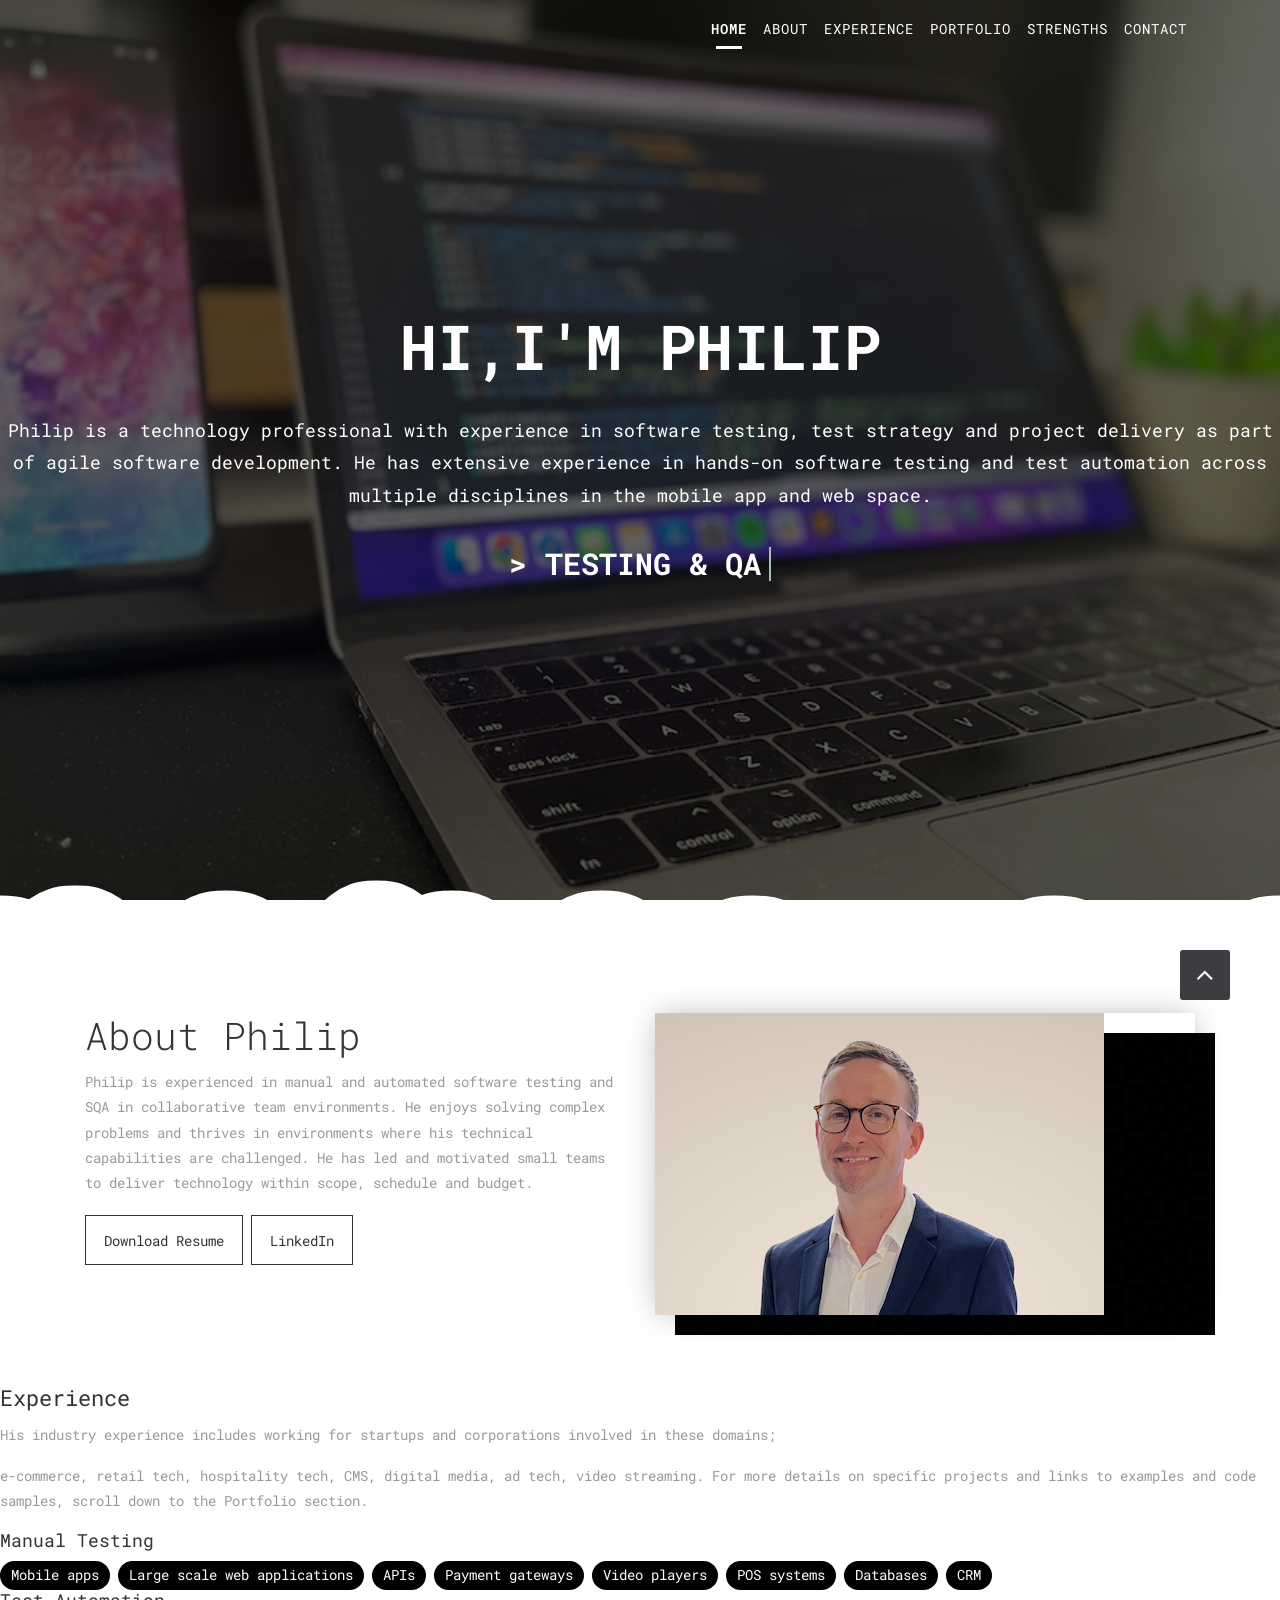
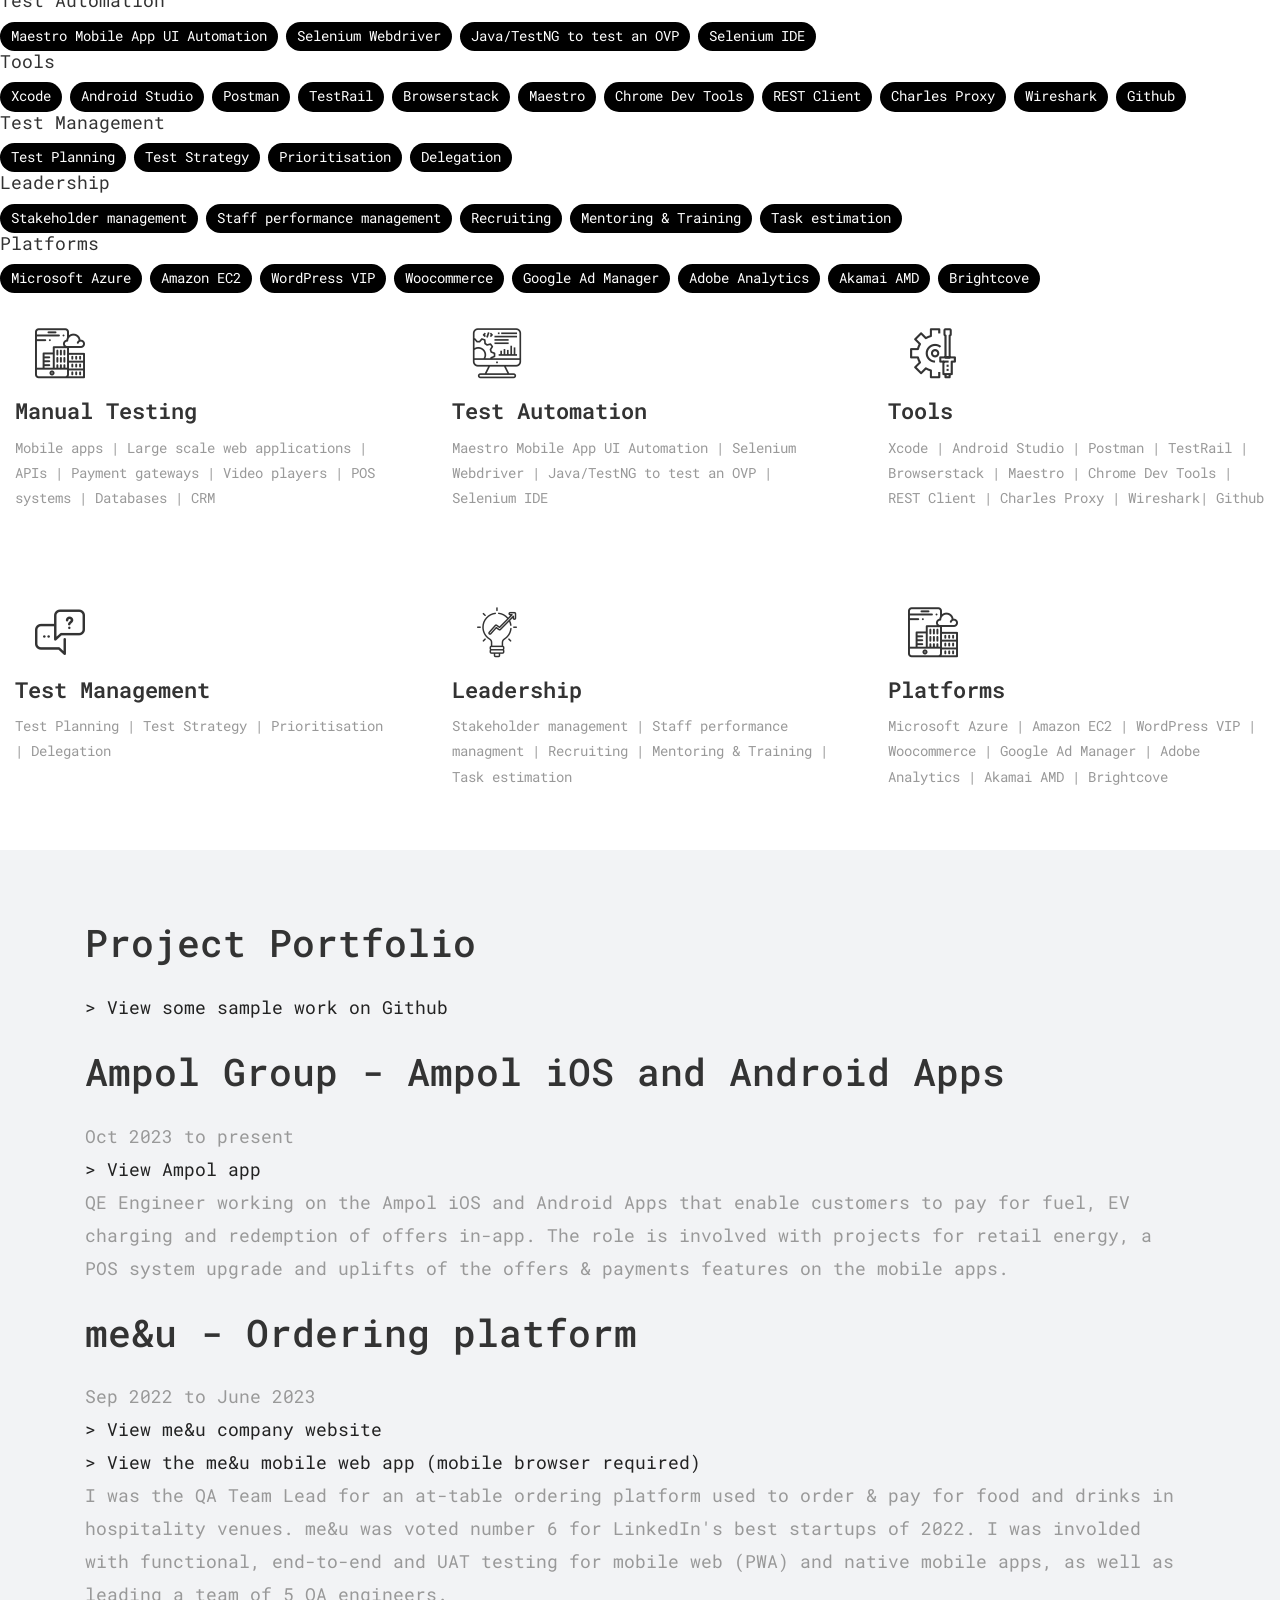
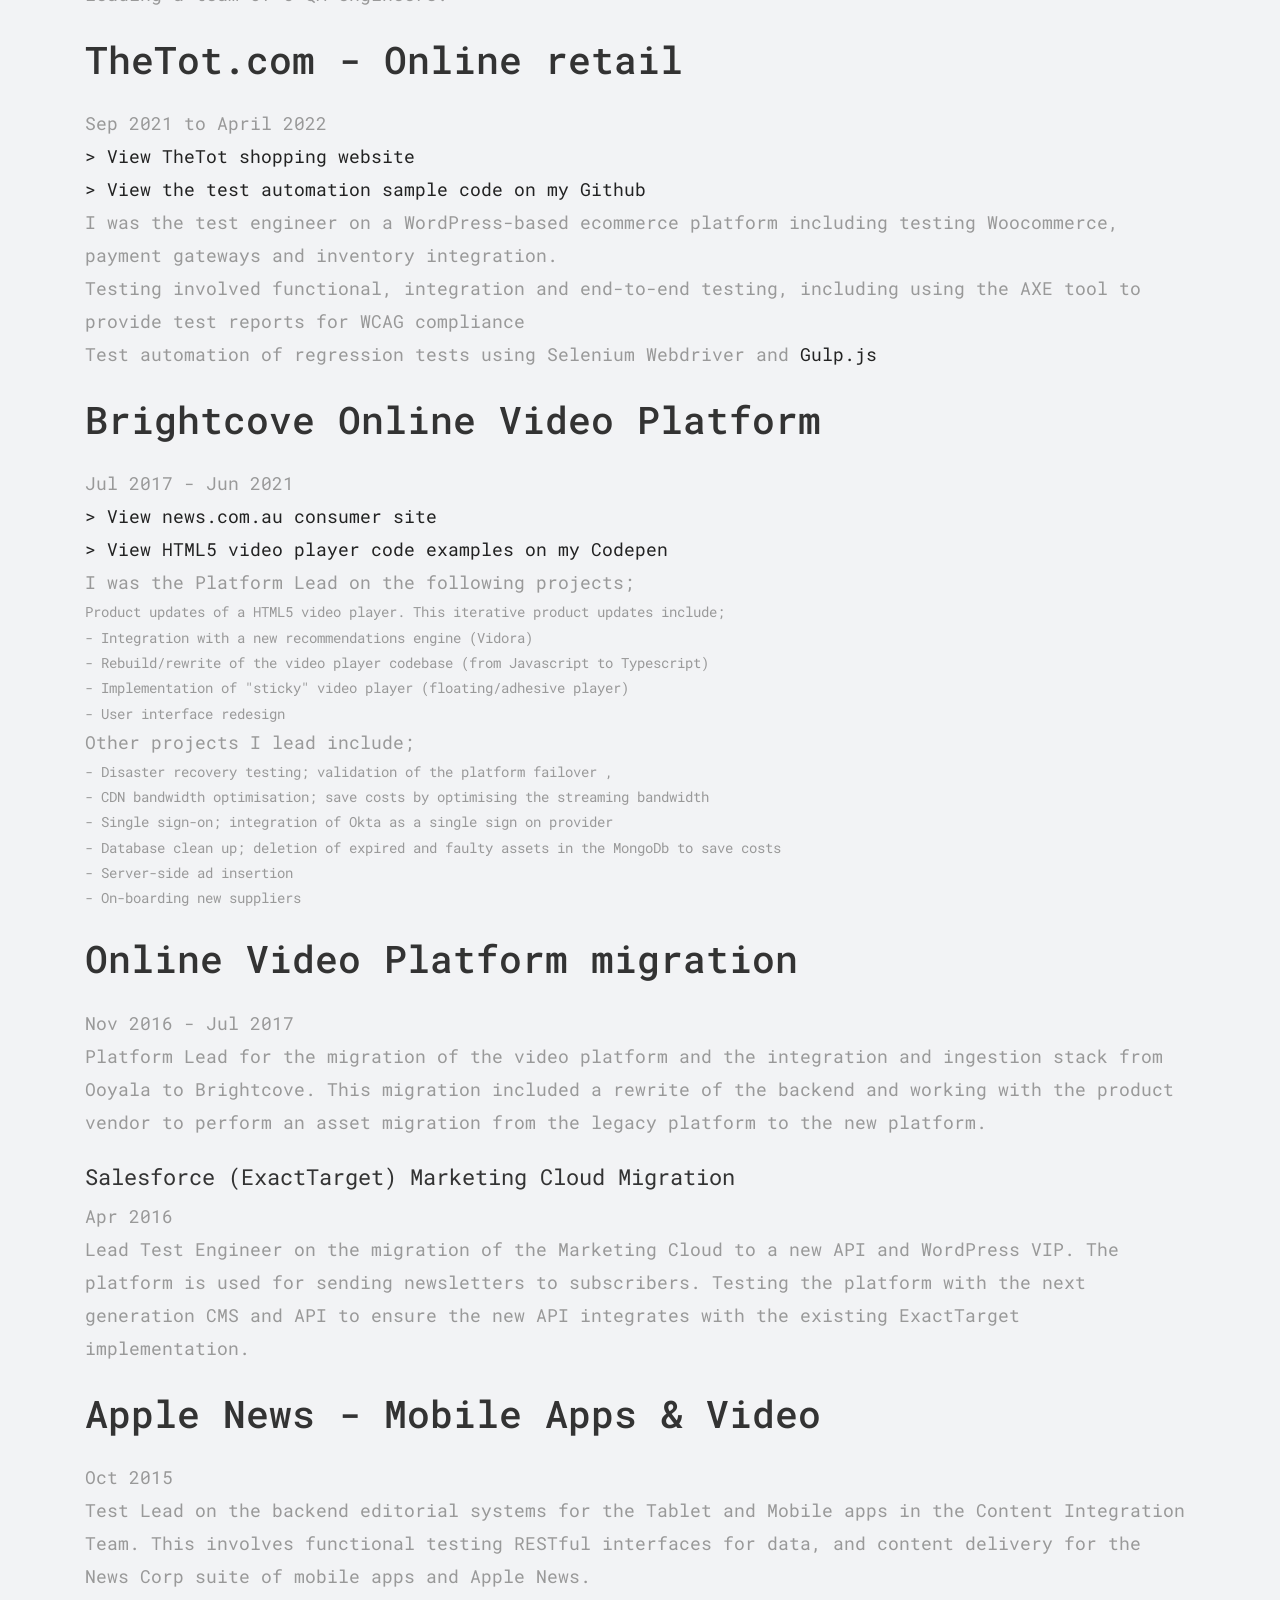
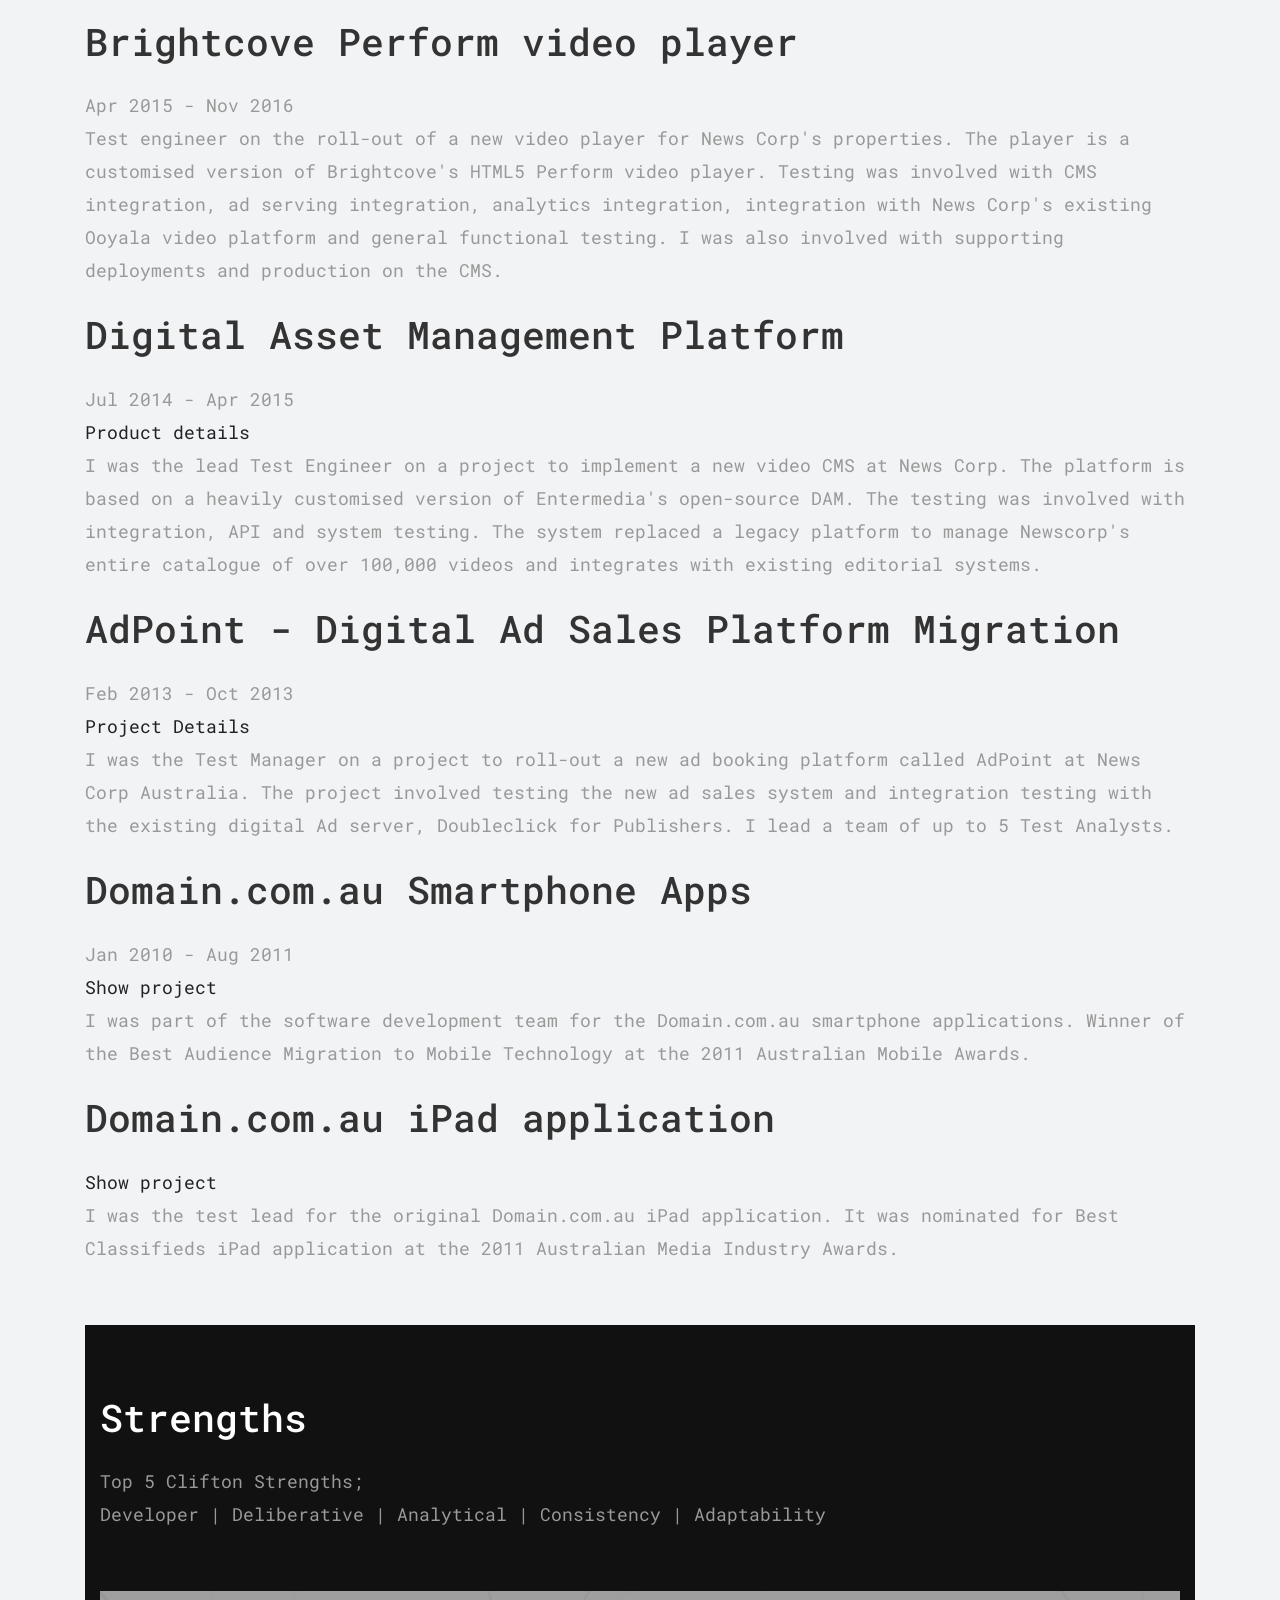
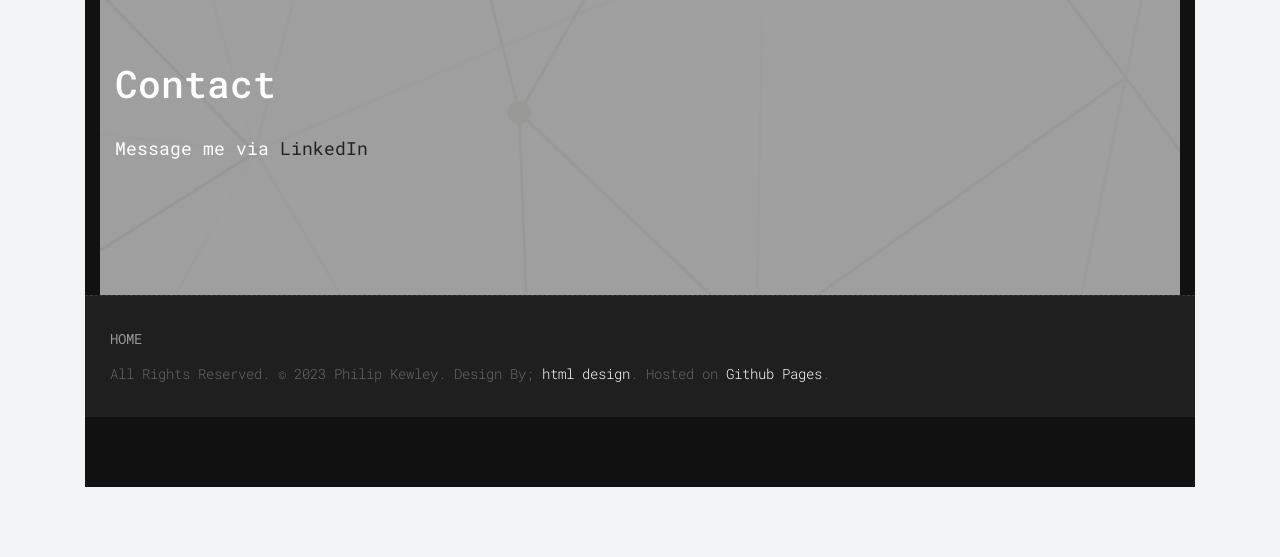
==== index_new.html @ 48ebae48 "Update meta tags and content in index_new.html" ====
<!DOCTYPE html>
<html lang="en">
<head>
	
    <!-- Basic -->
    <meta charset="utf-8">
    <meta http-equiv="X-UA-Compatible" content="IE=edge">   
   
    <!-- Mobile Metas -->
    <meta name="viewport" content="width=device-width, minimum-scale=1.0, maximum-scale=1.0, user-scalable=no">
 
     <!-- Site Metas -->
    <title>Philip Kewley | IT Professional in Sydney</title>  
    <meta name="keywords" content="Philip, Kewley, Sydney, test, qa, engineer, resume, cv, LinkedIn">
    <meta name="description" content="Philip Kewley IT Professional Sydney">
    <meta name="robots" content="index,nofollow">	
    <meta name="author" content="">

    <!-- Site Icons -->
    <link rel="icon" type="image/x-icon" href="images/favicon.ico">
    <link rel="apple-touch-icon" href="images/apple-touch-icon.png">

    <!-- Bootstrap CSS -->
    <link rel="stylesheet" href="css/bootstrap.min.css">
    <!-- Site CSS -->
    <link rel="stylesheet" href="style.css">
    <!-- Responsive CSS -->
    <link rel="stylesheet" href="css/responsive.css">
    <!-- Custom CSS -->
    <link rel="stylesheet" href="css/custom.css">
	<script src="js/modernizr.js"></script> <!-- Modernizr -->

     <!-- Google Site names for mobile -->	
     <script type="application/ld+json">
     {
      "@context" : "https://schema.org",
      "@type" : "WebSite",
      "name" : "Philip Kewley IT Professional",
      "url" : "https://philipkewley.me/"
     }
     </script>
      <!-- END Google Site names for mobile -->
	
    <!--[if lt IE 9]>
      <script src="https://oss.maxcdn.com/libs/html5shiv/3.7.0/html5shiv.js"></script>
      <script src="https://oss.maxcdn.com/libs/respond.js/1.4.2/respond.min.js"></script>
    <![endif]-->

</head>
<body id="page-top" class="politics_version">

    <!-- LOADER -->
    <div id="preloader">
        <div id="main-ld">
			<div id="loader"></div>  
		</div>
    </div><!-- end loader -->
    <!-- END LOADER -->
	
    <!-- Navigation -->
    <nav class="navbar navbar-expand-lg navbar-dark fixed-top" id="mainNav">
      <div class="container">
        <a class="navbar-brand js-scroll-trigger" href="#page-top">
	<!--		<img class="img-fluid" src="images/logo.png" alt="" />
	-->	</a>
        <button class="navbar-toggler navbar-toggler-right" type="button" data-toggle="collapse" data-target="#navbarResponsive" aria-controls="navbarResponsive" aria-expanded="false" aria-label="Toggle navigation">
          Menu
          <i class="fa fa-bars"></i>
        </button>
        <div class="collapse navbar-collapse" id="navbarResponsive">
          <ul class="navbar-nav text-uppercase ml-auto">
            <li class="nav-item">
              <a class="nav-link js-scroll-trigger active" href="#home">Home</a>
            </li>
            <li class="nav-item">
              <a class="nav-link js-scroll-trigger" href="#about">About</a>
            </li>
            <li class="nav-item">
            <a class="nav-link js-scroll-trigger" href="#Experience">Experience</a>
          </li>
           <li class="nav-item">
              <a class="nav-link js-scroll-trigger" href="#portfolio">Portfolio</a>
            </li>
            <li class="nav-item">
 <!--              <a class="nav-link js-scroll-trigger" href="#testimonials">Testimonials</a>
   -->           </li>
			<li class="nav-item">
              <a class="nav-link js-scroll-trigger" href="#strengths">Strengths</a>
            </li>
			<li class="nav-item">
              <a class="nav-link js-scroll-trigger" href="#contact">Contact</a>
            </li>
          </ul>
        </div>
      </div>
    </nav>
	
	<section id="home" class="main-banner parallaxie" style="background: url('uploads/banner-01.jpg')">
		<div class="heading">
			<h1>Hi,I'm Philip</h1>
			<p>Philip is a technology professional with experience in software testing, test strategy and project delivery as part of agile software development. He has extensive experience in hands-on software testing and test automation across multiple disciplines in the mobile app and web space. </p>
            <h3 class="cd-headline clip is-full-width">
				  <!--  <span></span>  -->
				<span class="cd-words-wrapper">
					<b class="is-visible">> Testing & QA</b>
					<b>> Test automation</b>
					<b>> Leadership</b>
					<b>> QA planning & strategy</b>
				
					
				</span>
			</h3>
		</div>
	</section>	
</div>
	</section>

	<svg id="clouds" class="hidden-xs" xmlns="http://www.w3.org/2000/svg" version="1.1" width="100%" height="100" viewBox="0 0 85 100" preserveAspectRatio="none">
        <path d="M-5 100 Q 0 20 5 100 Z
            M0 100 Q 5 0 10 100
            M5 100 Q 10 30 15 100
            M10 100 Q 15 10 20 100
            M15 100 Q 20 30 25 100
            M20 100 Q 25 -10 30 100
            M25 100 Q 30 10 35 100
            M30 100 Q 35 30 40 100
            M35 100 Q 40 10 45 100
            M40 100 Q 45 50 50 100
            M45 100 Q 50 20 55 100
            M50 100 Q 55 40 60 100
            M55 100 Q 60 60 65 100
            M60 100 Q 65 50 70 100
            M65 100 Q 70 20 75 100
            M70 100 Q 75 45 80 100
            M75 100 Q 80 30 85 100
            M80 100 Q 85 20 90 100
            M85 100 Q 90 50 95 100
            M90 100 Q 95 25 100 100
            M95 100 Q 100 15 105 100 Z">
        </path>
    </svg>

    <div id="about" class="section wb">
        <div class="container">
            <div class="row">
                <div class="col-md-6">
                    <div class="message-box">                        
                        <h2>About Philip</h2>
                        <p>Philip is experienced in manual and automated software testing and SQA in collaborative team environments. 
			He enjoys solving complex problems and thrives in environments where his technical capabilities are challenged.
			He has led and motivated small teams to deliver technology within scope, schedule and budget. </p>
						<p></p>

                        <a href="Philip_Kewley_Resume.pdf" class="sim-btn btn-hover-new" data-text="Download Resume"><span>Download Resume</span></a>
                        <a href="https://www.linkedin.com/in/philipkewley/" class="sim-btn btn-hover-new" data-text="LinkedIn"><span>LinkedIn</span></a>
                    </div><!-- end messagebox -->
                </div><!-- end col -->

                <div class="col-md-6">
                    <div class="right-box-pro wow fadeIn">
                        <img src="uploads/philip_kewley.jpg" alt="Philip Kewley" class="img-fluid img-rounded">
                    </div><!-- end media -->
                </div><!-- end col -->
            </div><!-- end row -->
        </div><!-- end container -->
    </div><!-- end section -->
	

<!-- Experience -->
<section id="experience">
    <header class="major">
        <h2>Experience</h2>
    </header>

    <p>
        His industry experience includes working for startups and corporations
        involved in these domains;
    </p>

    <p>
        e-commerce, retail tech, hospitality tech, CMS, digital media, ad tech,
        video streaming. For more details on specific projects and links to
        examples and code samples, scroll down to the Portfolio section.
    </p>

    <h3>Manual Testing</h3>

    <div class="experience-pills">
        <span>Mobile apps</span>
        <span>Large scale web applications</span>
        <span>APIs</span>
        <span>Payment gateways</span>
        <span>Video players</span>
        <span>POS systems</span>
        <span>Databases</span>
        <span>CRM</span>
    </div>


    <h3>Test Automation</h3>

    <div class="experience-pills">
        <span>Maestro Mobile App UI Automation</span>
        <span>Selenium Webdriver</span>
        <span>Java/TestNG to test an OVP</span>
        <span>Selenium IDE</span>
    </div>


    <h3>Tools</h3>

    <div class="experience-pills">
        <span>Xcode</span>
        <span>Android Studio</span>
        <span>Postman</span>
        <span>TestRail</span>
        <span>Browserstack</span>
        <span>Maestro</span>
        <span>Chrome Dev Tools</span>
        <span>REST Client</span>
        <span>Charles Proxy</span>
        <span>Wireshark</span>
        <span>Github</span>
    </div>


    <h3>Test Management</h3>

    <div class="experience-pills">
        <span>Test Planning</span>
        <span>Test Strategy</span>
        <span>Prioritisation</span>
        <span>Delegation</span>
    </div>


    <h3>Leadership</h3>

    <div class="experience-pills">
        <span>Stakeholder management</span>
        <span>Staff performance management</span>
        <span>Recruiting</span>
        <span>Mentoring &amp; Training</span>
        <span>Task estimation</span>
    </div>


    <h3>Platforms</h3>

    <div class="experience-pills">
        <span>Microsoft Azure</span>
        <span>Amazon EC2</span>
        <span>WordPress VIP</span>
        <span>Woocommerce</span>
        <span>Google Ad Manager</span>
        <span>Adobe Analytics</span>
        <span>Akamai AMD</span>
        <span>Brightcove</span>
    </div>
</section>


<!-- manual testing -->
            <div class="row">
				<div class="col-md-4">
                    <div class="services-inner-box">
						<div class="ser-icon">
							<i class="flaticon-development"></i>
						</div>
						<h2>Manual Testing</h2>
						<p> Mobile apps | Large scale web applications | APIs | Payment gateways | Video players | POS systems | Databases | CRM</p>
					</div>
                </div><!-- end col -->

<!-- test automation -->                
            <div class="col-md-4">
                    <div class="services-inner-box">
						<div class="ser-icon">
							<i class="flaticon-seo"></i>
						</div>
						<h2>Test Automation</h2>
						<p>Maestro Mobile App UI Automation | Selenium Webdriver | Java/TestNG to test an OVP | Selenium IDE </p>
					</div>
                </div><!-- end col -->

<!-- tools -->				
                <div class="col-md-4">
                    <div class="services-inner-box">
						<div class="ser-icon">
							<i class="flaticon-process"></i>
						</div>
						<h2>Tools</h2>
						<p>Xcode | Android Studio | Postman | TestRail | Browserstack | Maestro | Chrome Dev Tools | REST Client | Charles Proxy | Wireshark| Github</p>
					</div>
                </div><!-- end col -->

<!-- Test Management -->
    
                <div class="col-md-4">
                    <div class="services-inner-box">
						<div class="ser-icon">
							<i class="flaticon-discuss-issue"></i>
						</div>
						<h2>Test Management</h2>
						<p>Test Planning | Test Strategy | Prioritisation | Delegation</p>
					</div>
                </div><!-- end col -->

<!-- Leadership -->	
    			<div class="col-md-4">
                    <div class="services-inner-box">
						<div class="ser-icon">
							<i class="flaticon-idea"></i>
						</div>
						<h2>Leadership</h2>
						<p>Stakeholder management | Staff performance managment | Recruiting | Mentoring & Training | Task estimation 
                        </p>
					</div>
                </div><!-- end col -->


<!-- platforms -->				   
                <div class="col-md-4">
                    <div class="services-inner-box">
						<div class="ser-icon">
							<i class="flaticon-development"></i>
						</div>
						<h2>Platforms</h2>
						<p>Microsoft Azure | Amazon EC2 | WordPress VIP | Woocommerce | Google Ad Manager | Adobe Analytics | Akamai AMD | Brightcove</p>
					</div>
                </div><!-- end col -->

          </div><!-- end row -->
       </div><!-- end container -->
   </div><!-- end section -->
	
	<div id="portfolio" class="section lb">
		<div class="container">
			<div class="section-title text-left">
                <h3>Project Portfolio</h3>
		<p><a href="https://github.com/kewlep" target="_blank" rel="noopener">> View some sample work on Github</a></p><br>
		<h3>Ampol Group - Ampol iOS and Android Apps</h3>
<p>Oct 2023 to present</p>
<p><a href="https://www.ampol.com.au/app" target="_blank" rel="noopener">> View Ampol app</a></p>

<p> QE Engineer working on the Ampol iOS and Android Apps that enable customers to pay for fuel, EV charging and redemption of offers in-app. The role is involved with projects for retail energy, a POS system upgrade and uplifts of the offers & payments features on the mobile apps.</p>
<br>

				
		<h3>me&u - Ordering platform</h3>
<p>Sep 2022 to June 2023</p>
<p><a href="http://www.meandu.com" target="_blank" rel="noopener">> View me&u company website</a></p>
<p><a href="https://app.meandu.com/order/meandu-opera?r=au" target="_blank" rel="noopener">> View the me&u mobile web app (mobile browser required)</a></p>

<p>I was the QA Team Lead for an at-table ordering platform used to order & pay for food and drinks in hospitality venues. me&u was voted number 6 for LinkedIn's best startups of 2022. I was involded with functional, end-to-end and UAT testing for mobile web (PWA) and native mobile apps, as well as leading a team of 5 QA engineers.</p>
<br>		
				
				
               <h3>TheTot.com - Online retail</h3>
<p>Sep 2021 to April 2022</p>
<p><a href="http://www.thetot.com" target="_blank" rel="noopener">> View TheTot shopping website</a></p>
<p><a href="https://github.com/kewlep" target="_blank" rel="noopener">> View the test automation sample code on my Github</a></p>
<p>I was the test engineer on a WordPress-based ecommerce platform including testing Woocommerce, payment gateways and inventory integration.</p>
<p>Testing involved functional, integration and end-to-end testing, including using the AXE tool to provide test reports for WCAG compliance</p>   
<p>Test automation of regression tests using Selenium Webdriver and <a href="https://gulpjs.com/" target="_blank" rel="noopener">Gulp.js</a></p>
</p>
<br>
<h3>Brightcove Online Video Platform </h3>
<p>Jul 2017 - Jun 2021</p>
<p><a href="https://www.news.com.au/video" target="_blank" rel="noopener">> View news.com.au consumer site</a></p>
<p><a href="https://codepen.io/philqley" target="_blank" rel="noopener">> View HTML5 video player code examples on my Codepen</a></p>
<p>I was the Platform Lead on the following projects;</p>
<ul>
<li>Product updates of a HTML5 video player. This iterative product updates include;</li>
</ul>
<ul>
<li>- Integration with a new recommendations engine (Vidora)</li>
<li>- Rebuild/rewrite of the video player codebase (from Javascript to Typescript)</li>
<li>- Implementation of "sticky" video player (floating/adhesive player)</li>
<li>- User interface redesign</li>
</ul>
<p>Other projects I lead include;</p>
<ul>
<li>- Disaster recovery testing; validation of the platform failover ,&nbsp;</li>
<li>- CDN bandwidth optimisation; save costs by optimising the streaming bandwidth</li>
<li>- Single sign-on; integration of Okta as a single sign on provider</li>
<li>- Database clean up; deletion of expired and faulty assets in the MongoDb to save costs</li>
<li>- Server-side ad insertion</li>
<li>- On-boarding new suppliers</li>
<br>
</ul>
<h3>Online Video Platform migration</h3>
<p>Nov 2016 - Jul 2017</p>
<p>Platform Lead for the migration of the video platform and the integration and ingestion stack from Ooyala to Brightcove. This migration included a rewrite of the backend and working with the product vendor to perform an asset migration from the legacy platform to the new platform.</p>
<br>
<h2>Salesforce (ExactTarget) Marketing Cloud Migration</h2>
<p>Apr 2016</p>
<p>Lead Test Engineer on the migration of the Marketing Cloud to a new API and WordPress VIP. The platform is used for sending newsletters to subscribers. Testing the platform with the next generation CMS and API to ensure the new API integrates with the existing ExactTarget implementation.</p>
<br>
<h3>Apple News - Mobile Apps &amp; Video</h3>
<p>Oct 2015</p>
<p>Test Lead on the backend editorial systems for the Tablet and Mobile apps in the Content Integration Team. This involves functional testing RESTful interfaces for data, and content delivery for the News Corp suite of mobile apps and Apple News.</p>
<br>
<h3>Brightcove Perform video player</h3>
<p>Apr 2015 - Nov 2016</p>
<p>Test engineer on the roll-out of a new video player for News Corp's properties. The player is a customised version of Brightcove's HTML5 Perform video player. Testing was involved with CMS integration, ad serving integration, analytics integration, integration with News Corp's existing Ooyala video platform and general functional testing. I was also involved with supporting deployments and production on the CMS.</p>
<br>
<h3>Digital Asset Management Platform</h3>
<p>Jul 2014 - Apr 2015</p>
<p><a href="http://entermediasoftware.com/" target="_blank" rel="noopener">Product details</a></p>
<p>I was the lead Test Engineer on a project to implement a new video CMS at News Corp. The platform is based on a heavily customised version of Entermedia's open-source DAM. The testing was involved with integration, API and system testing. The system replaced a legacy platform to manage Newscorp's entire catalogue of over 100,000 videos and integrates with existing editorial systems.</p>
<br>
<h3>AdPoint - Digital Ad Sales Platform Migration</h3>
<p>Feb 2013 - Oct 2013</p>
<p><a href="http://www.adoperationsonline.com/2013/10/09/news-corp-australia-goes-live-with-lineup-systems-adpoint-to-drive-digital-sales/" target="_blank" rel="noopener">Project Details</a></p>
<p>I was the Test Manager on a project to roll-out a new ad booking platform called AdPoint at News Corp Australia. The project involved testing the new ad sales system and integration testing with the existing digital Ad server, Doubleclick for Publishers. I lead a team of up to 5 Test Analysts.</p>
<br>
<h3>Domain.com.au Smartphone Apps</h3>
<p>Jan 2010 - Aug 2011</p>
<p><a href="http://mobileawards.com.au/MA2011/entry_details.asp?ID=10222&amp;Category_ID=4620" target="_blank" rel="noopener">Show project</a></p>
<p>I was part of the software development team for the Domain.com.au smartphone applications. Winner of the Best Audience Migration to Mobile Technology at the 2011 Australian Mobile Awards.</p>
<br>
<h3>Domain.com.au iPad application</h3>
<p><a href="http://www.aimia.com.au/
	/awards/aimia-awards/hall-of-fame/18th-aimia-awards/18th-aimia-awards-finalists/best-classifieds" target="_blank" rel="noopener">Show project</a></p>
<p>I was the test lead for the original Domain.com.au iPad application. It was nominated for Best Classifieds iPad application at the 2011 Australian Media Industry Awards.</p>

</div><!-- end title -->
			



<!--			<div class="gallery-menu row">
				<div class="col-md-12">
					<div class="button-group filter-button-group text-left">
						<button class="active" data-filter="*">All</button>
						<button data-filter=".gal_a">Video</button>
						<button data-filter=".gal_b">Media</button>
						<button data-filter=".gal_c">Ecommerce</button>
					</div>
				</div>
			</div>
			
			<div class="gallery-list row">
				<div class="col-md-4 col-sm-6 gallery-grid gal_a gal_b">
					<div class="gallery-single fix">
						<img src="uploads/gallery_img-01.jpg" class="img-fluid" alt="Image">
						<div class="img-overlay">
							<a href="uploads/gallery_img-01.jpg" data-rel="prettyPhoto[gal]" class="hoverbutton global-radius"><i class="fa fa-picture-o"></i></a>
						</div>
					</div>
				</div>
				
				<div class="col-md-4 col-sm-6 gallery-grid gal_c gal_b">
					<div class="gallery-single fix">
						<img src="uploads/gallery_img-02.jpg" class="img-fluid" alt="Image">
						<div class="img-overlay">
							<a href="uploads/gallery_img-02.jpg" data-rel="prettyPhoto[gal]" class="hoverbutton global-radius"><i class="fa fa-picture-o"></i></a>
						</div>
					</div>
				</div>
				
				<div class="col-md-4 col-sm-6 gallery-grid gal_a gal_c">
					<div class="gallery-single fix">
						<img src="uploads/gallery_img-03.jpg" class="img-fluid" alt="Image">
						<div class="img-overlay">
							<a href="uploads/gallery_img-03.jpg" data-rel="prettyPhoto[gal]" class="hoverbutton global-radius"><i class="fa fa-picture-o"></i></a>
						</div>
					</div>
				</div>
				
				<div class="col-md-4 col-sm-6 gallery-grid gal_b gal_a">
					<div class="gallery-single fix">
						<img src="uploads/gallery_img-04.jpg" class="img-fluid" alt="Image">
						<div class="img-overlay">
							<a href="uploads/gallery_img-04.jpg" data-rel="prettyPhoto[gal]" class="hoverbutton global-radius"><i class="fa fa-picture-o"></i></a>
						</div>
					</div>
				</div>
				
				<div class="col-md-4 col-sm-6 gallery-grid gal_a gal_c">
					<div class="gallery-single fix">
						<img src="uploads/gallery_img-05.jpg" class="img-fluid" alt="Image">
						<div class="img-overlay">
							<a href="uploads/gallery_img-05.jpg" data-rel="prettyPhoto[gal]" class="hoverbutton global-radius"><i class="fa fa-picture-o"></i></a>
						</div>
					</div>
				</div>
				
				<div class="col-md-4 col-sm-6 gallery-grid gal_c gal_a">
					<div class="gallery-single fix">
						<img src="uploads/gallery_img-06.jpg" class="img-fluid" alt="Image">
						<div class="img-overlay">
							<a href="uploads/gallery_img-06.jpg" data-rel="prettyPhoto[gal]" class="hoverbutton global-radius"><i class="fa fa-picture-o"></i></a>
						</div>
					</div>
				</div>
			</div>
			</div>
		</div>
	</div>
	
<!--	 <div id="testimonials" class="section wb">
        <div class="container">
            <div class="section-title text-left">
                <h3>Testimonials</h3>
                <p>We thanks for all our awesome testimonials! There are hundreds of our happy customers! </p>
            </div> end title -->

<!--            <div class="row">
                <div class="col-md-12 col-sm-12">
                    <div class="testi-carousel owl-carousel owl-theme">
                        <div class="testimonial clearfix">
                            <div class="desc">
                                <h3><i class="fa fa-quote-left"></i> Wonderful Support!</h3>
                                <p class="lead">They have got my project on time with the competition with a sed highly skilled, and experienced & professional team.</p>
                            </div>
                            <div class="testi-meta">
                                <img src="uploads/testi_01.png" alt="" class="img-fluid alignleft">
                                <h4>James Fernando <small>- Manager of Racer</small></h4>
                            </div>
                         

                        <div class="testimonial clearfix">
                            <div class="desc">
                                <h3><i class="fa fa-quote-left"></i> Awesome Services!</h3>
                                <p class="lead">Explain to you how all this mistaken idea of denouncing pleasure and praising pain was born and I will give you completed.</p>
                            </div>
                            <div class="testi-meta">
                                <img src="uploads/testi_02.png" alt="" class="img-fluid alignleft">
                                <h4>Jacques Philips <small>- Designer</small></h4>
                            </div>
                             end testi-meta -->
 <!--                       </div>
                         end testimonial -->

 <!--                       <div class="testimonial clearfix">
                            <div class="desc">
                                <h3><i class="fa fa-quote-left"></i> Great & Talented Team!</h3>
                                <p class="lead">The master-builder of human happines no one rejects, dislikes avoids pleasure itself, because it is very pursue pleasure. </p>
                            </div>
                            <div class="testi-meta">
                                <img src="uploads/testi_03.png" alt="" class="img-fluid alignleft">
                                <h4>Venanda Mercy <small>- Newyork City</small></h4>
                            </div>
                            end testi-meta -->
       <div id="blog" class="section db">
        <div class="container">
            <div class="section-title text-left">
                <h3>Strengths</h3>
               
                <p>  Top 5 Clifton Strengths; </p>
		    
		   <p> 
            <!-- Top 5 <a href="https://www.gallup.com/cliftonstrengths/en/253715/34-cliftonstrengths-themes.aspx">Clifton strengths</a> results from survey; end title -->
		    </p>
		    			<p> Developer | Deliberative | Analytical | Consistency | Adaptability
            </div><!-- end title -->

    <div id="contact" class="section db">
        <div class="container">
            <div class="section-title text-left">
                <h3>Contact</h3>
               
		    
		    
<!-- 		    <p>Email; 
		    
		    
			<p> Email address <id="email"></p> -->
            <p> Message me via <a href="https://www.linkedin.com/in/philipkewley/">LinkedIn</a></p>
            </div><!-- end title -->

<!--            <div class="row">
                <div class="col-md-12">
                    <div class="contact_form">
                        <div id="message"></div>
                        <form id="contactForm" name="sentMessage" novalidate="novalidate">
							<div class="row">
								<div class="col-md-6">
									<div class="form-group">
										<input class="form-control" id="name" type="text" placeholder="Your Name" required="required" data-validation-required-message="Please enter your name.">
										<p class="help-block text-danger"></p>
									</div>
									<div class="form-group">
										<input class="form-control" id="email" type="email" placeholder="Your Email" required="required" data-validation-required-message="Please enter your email address.">
										<p class="help-block text-danger"></p>
									</div>
									<div class="form-group">
										<input class="form-control" id="phone" type="tel" placeholder="Your Phone" required="required" data-validation-required-message="Please enter your phone number.">
										<p class="help-block text-danger"></p>
									</div>
								</div>
								<div class="col-md-6">
									<div class="form-group">
										<textarea class="form-control" id="message" placeholder="Your Message" required="required" data-validation-required-message="Please enter a message."></textarea>
										<p class="help-block text-danger"></p>
									</div>
								</div>
								<div class="clearfix"></div>
								<div class="col-lg-12 text-center">
									<div id="success"></div>
									<button id="sendMessageButton" class="sim-btn btn-hover-new" data-text="Send Message" type="submit">Send Message</button>
								</div>
							</div>
						</form>
                    </div>
                </div> end col -->
            </div><!-- end row -->
        </div><!-- end container -->
   </div><!-- end section -->

    <div class="copyrights">
        <div class="container">
            <div class="footer-distributed">
                <div class="footer-left">
                    <p class="footer-links">
                        <a href="#">Home</a>
                        
                    </p>
                    <p class="footer-company-name">All Rights Reserved. &copy; 2023 Philip Kewley. Design By; 
					<a href="https://html.design/">html design</a>. Hosted on <a href="https://github.com/kewlep">Github Pages</a>.</p>
                </div>
            </div>
        </div><!-- end container -->
    </div><!-- end copyrights -->

    <a href="#" id="scroll-to-top" class="dmtop global-radius"><i class="fa fa-angle-up"></i></a>

    <!-- ALL JS FILES -->
    <script src="js/all.js"></script>
	<!-- Camera Slider -->
	<script src="js/jquery.mobile.customized.min.js"></script>
	<script src="js/jquery.easing.1.3.js"></script> 
	<script src="js/parallaxie.js"></script>
	<script src="js/headline.js"></script>
	<!-- Contact form JavaScript -->
    <script src="js/jqBootstrapValidation.js"></script>
    <script src="js/contact_me.js"></script>
    <!-- ALL PLUGINS -->
    <script src="js/custom.js"></script>
    <script src="js/jquery.vide.js"></script>

</body>
</html>
---- style.css ----
/*------------------------------------------------------------------
    Version: 1.0
-------------------------------------------------------------------*/

/*------------------------------------------------------------------
    IMPORT FONTS
-------------------------------------------------------------------*/

@import url('https://fonts.googleapis.com/css?family=Roboto+Mono:300,400,500,700');

/*------------------------------------------------------------------
    IMPORT FILES
-------------------------------------------------------------------*/

@import url(css/animate.css);
@import url(css/camera.css);
@import url(css/flaticon.css);
@import url(css/prettyPhoto.css);
@import url(css/owl.carousel.css);
@import url(css/font-awesome.min.css);

/*------------------------------------------------------------------
    SKELETON
-------------------------------------------------------------------*/

body {
    color: #999999;
    font-size: 14px;
    font-family: 'Roboto Mono', monospace;
    line-height: 1.80857;
}

html, body{
	height: 100%;
}

body.demos .section {
    background: url(images/bg.png) repeat top center #f2f3f5;
}

body.demos .section-title img {
    max-width: 280px;
    display: block;
    margin: 10px auto;
}

body.demos .service-widget h3 {
    border-bottom: 1px solid #ededed;
    font-size: 18px;
    padding: 20px 0;
    background-color: #ffffff;
}

body.demos .service-widget {
    margin: 0 0 30px;
    padding: 30px;
    background-color: #fff
}

body.demos .container-fluid {
    max-width: 1080px
}

a {
    color: #1f1f1f;
    text-decoration: none !important;
    outline: none !important;
    -webkit-transition: all .3s ease-in-out;
    -moz-transition: all .3s ease-in-out;
    -ms-transition: all .3s ease-in-out;
    -o-transition: all .3s ease-in-out;
    transition: all .3s ease-in-out;
}

h1,
h2,
h3,
h4,
h5,
h6 {
    letter-spacing: 0;
    font-weight: normal;
    position: relative;
    padding: 0 0 10px 0;
    font-weight: normal;
    line-height: 120% !important;
    color: #333333;
    margin: 0
}

h1 {
    font-size: 24px
}

h2 {
    font-size: 22px
}

h3 {
    font-size: 18px
}

h4 {
    font-size: 16px
}

h5 {
    font-size: 14px
}

h6 {
    font-size: 13px
}

h1 a,
h2 a,
h3 a,
h4 a,
h5 a,
h6 a {
    color: #212121;
    text-decoration: none!important;
    opacity: 1
}

h1 a:hover,
h2 a:hover,
h3 a:hover,
h4 a:hover,
h5 a:hover,
h6 a:hover {
    opacity: .8
}

a {
    color: #222222;
    text-decoration: none;
    outline: none;
}

a,
.btn {
    text-decoration: none !important;
    outline: none !important;
    -webkit-transition: all .3s ease-in-out;
    -moz-transition: all .3s ease-in-out;
    -ms-transition: all .3s ease-in-out;
    -o-transition: all .3s ease-in-out;
    transition: all .3s ease-in-out;
}

.btn-custom {
    margin-top: 20px;
    background-color: transparent !important;
    border: 2px solid #ddd;
    padding: 12px 40px;
    font-size: 16px;
}

.lead {
    font-size: 18px;
    line-height: 30px;
    color: #767676;
    margin: 0;
    padding: 0;
}

blockquote {
    margin: 20px 0 20px;
    padding: 30px;
}

ul, li, ol{
	margin: 0px;
	list-style: none;
	padding: 0px;
}


/*------------------------------------------------------------------
    WP CORE
-------------------------------------------------------------------*/

.first {
    clear: both
}

.last {
    margin-right: 0
}

.alignnone {
    margin: 5px 20px 20px 0;
}

.aligncenter,
div.aligncenter {
    display: block;
    margin: 5px auto 5px auto;
}

.alignright {
    float: right;
    margin: 10px 0 20px 20px;
}

.alignleft {
    float: left;
    margin: 10px 20px 20px 0;
}

a img.alignright {
    float: right;
    margin: 10px 0 20px 20px;
}

a img.alignnone {
    margin: 10px 20px 20px 0;
}

a img.alignleft {
    float: left;
    margin: 10px 20px 20px 0;
}

a img.aligncenter {
    display: block;
    margin-left: auto;
    margin-right: auto
}

.wp-caption {
    background: #fff;
    border: 1px solid #f0f0f0;
    max-width: 96%;
    /* Image does not overflow the content area */
    padding: 5px 3px 10px;
    text-align: center;
}

.wp-caption.alignnone {
    margin: 5px 20px 20px 0;
}

.wp-caption.alignleft {
    margin: 5px 20px 20px 0;
}

.wp-caption.alignright {
    margin: 5px 0 20px 20px;
}

.wp-caption img {
    border: 0 none;
    height: auto;
    margin: 0;
    max-width: 98.5%;
    padding: 0;
    width: auto;
}

.wp-caption p.wp-caption-text {
    font-size: 11px;
    line-height: 17px;
    margin: 0;
    padding: 0 4px 5px;
}


/* Text meant only for screen readers. */

.screen-reader-text {
    clip: rect(1px, 1px, 1px, 1px);
    position: absolute !important;
    height: 1px;
    width: 1px;
    overflow: hidden;
}

.screen-reader-text:focus {
    background-color: #f1f1f1;
    border-radius: 3px;
    box-shadow: 0 0 2px 2px rgba(0, 0, 0, 0.6);
    clip: auto !important;
    color: #21759b;
    display: block;
    font-size: 14px;
    font-size: 0.875rem;
    font-weight: bold;
    height: auto;
    left: 5px;
    line-height: normal;
    padding: 15px 23px 14px;
    text-decoration: none;
    top: 5px;
    width: auto;
    z-index: 100000;
    /* Above WP toolbar. */
}


/*------------------------------------------------------------------
    HEADER
-------------------------------------------------------------------*/

.navbar-dark{
	
}

.navbar-dark .navbar-nav .nav-link{
	color: #ffffff;
	letter-spacing: 1px;
	font-size: 14px;
	position: relative;
}
.navbar-dark .navbar-nav .nav-link:hover{
	color: #ffffff;
}
.navbar-dark .navbar-nav .nav-link.active{
	font-weight: 600;
}
.navbar-dark .navbar-nav .nav-link::after {
    content: '';
    width: 0;
    height: 3px;
    background: #ffffff;
    position: absolute;
    bottom: 0;
    left: 0;
	right: 0;
	text-align: center;
	margin: 0 auto;
    border-radius: 0px;
    -webkit-transition: all .5s;
    transition: all .5s;
    z-index: -1;
}
.navbar-dark .navbar-nav .nav-link.active::after {
	width: 50%;
}

/*------------------------------------------------------------------
    SECTIONS
-------------------------------------------------------------------*/

.main-banner{
	height: 100%;
	position: relative;
}

.main-banner{
	display: table;
    width: 100%;
	text-align: center;
}
.main-banner::after {
    content: " ";
    position: absolute;
    top: 0;
    bottom: 0;
    left: 0;
    right: 0;
    background-color: #000;
    z-index: 0;
    opacity: .6;
}
.heading{
	color: #fff;
	display: table-cell;
	vertical-align: middle;
	position: relative;
	z-index: 1;
}
.heading h1{
	color: #ffffff;
	font-weight: 700;
	font-size: 62px;
	text-transform: uppercase;
}
.heading p{
	font-size: 18px;
	padding: 20px 0px;
}

.heading h3{
	color: ffffff;
}

.cd-words-wrapper {
  display: inline-block;
  position: relative;
  text-align: left;
}
.cd-words-wrapper b {
  display: inline-block;
  position: absolute;
  white-space: nowrap;
  left: 0;
  top: 0;
}
.cd-words-wrapper b.is-visible {
  position: relative;
}
.no-js .cd-words-wrapper b {
  opacity: 0;
}
.no-js .cd-words-wrapper b.is-visible {
  opacity: 1;
}

/* -------------------------------- 

xclip 

-------------------------------- */
.cd-headline.clip span {
  display: inline-block;
  padding: .2em 0;
  color: #ffffff;
  font-size: 30px;
}
.cd-headline.clip span b{
	text-transform: uppercase;
}
.cd-headline.clip .cd-words-wrapper {
  overflow: hidden;
  vertical-align: top;
}
.cd-headline.clip .cd-words-wrapper::after {
  /* line */
  content: '';
  position: absolute;
  top: 0;
  right: 0;
  width: 2px;
  height: 100%;
  background-color: #aebcb9;
}
.cd-headline.clip b {
  opacity: 0;
}
.cd-headline.clip b.is-visible {
  opacity: 1;
}


#mainNav.navbar-shrink {
    padding-top: 10px;
    padding-bottom: 10px;
    background-color: #333333;
}

#clouds{
	margin-top: -5%;
	position: relative;
	z-index: 1;
}
#clouds path {
    fill: #ffffff;
    bottom: -10px;
    overflow: hidden;
    stroke: #ffffff;
}

.section {
    display: block;
    position: relative;
    overflow: hidden;
    padding: 70px 0;
}

.noover {
    overflow: visible;
}

.noover .btn-dark {
    border: 0 !important;
}

.nopad {
    padding: 0;
}

.nopadtop {
    padding-top: 0;
}

.section.wb {
    background-color: #ffffff;
}

.section.lb {
    background-color: #f2f3f5;
}

.section.db {
    background-color: #111111;
}

.section.color1 {
    background-color: #448AFF;
}

.first-section {
    display: block;
    position: relative;
    overflow: hidden;
    padding: 16em 0 13em;
}

.first-section h2 {
    color: #ffffff;
    font-size: 68px;
    font-weight: 300;
    text-transform: capitalize;
    display: block;
    margin: 0;
    padding: 0 0 30px;
    position: relative;
}

.first-section .lead {
    font-size: 21px;
    font-weight: 300;
    padding: 0 0 40px;
    margin: 0;
    line-height: inherit;
    color: #ffffff;
}

.macbookright {
    width: 980px;
    position: absolute;
    right: -15%;
    bottom: -6%;
}

.section-title {
    display: block;
    position: relative;
    margin-bottom: 60px;
}

.section-title p {
    color: #999;
    font-weight: 400;
    font-size: 18px;
    line-height: 33px;
    margin: 0;
}

.section-title h3 {
    font-size: 38px;
    font-weight: 500;
    line-height: 62px;
    margin: 0 0 25px;
    padding: 0;
    text-transform: none;
}

.section.colorsection p,
.section.colorsection h3,
.section.db h3 {
    color: #ffffff;
}



.btn-hover-new{
	color: #333333;
	-webkit-transition: all 0.5s;
	-moz-transition: all 0.5s;
	-o-transition: all 0.5s;
	transition: all 0.5s;
	position: relative;
	border: 1px solid #333333;
	overflow: hidden;
	padding: 0px 18px;
	display: inline-block;
}

.sim-btn{
	line-height: 50px;
	height: 50px;
	text-align: center;
	margin-right: auto;
	margin-left: auto;
	margin-top: 0px;
	cursor: pointer;
}

.btn-hover-new::after {
    content: attr(data-text);
    position: absolute;
    width: 100%;
    height: 100%;
    top: 0;
    left: 0;
    opacity: 0;
    -webkit-transform: translate(-30%, 0);
    transform: translate(-30%, 0);
    -webkit-transition: all 0.3s;
    -moz-transition: all 0.3s;
    -o-transition: all 0.3s;
    transition: all 0.3s;
}

.btn-hover-new span {
    -webkit-transition: all 0.3s;
    -moz-transition: all 0.3s;
    -o-transition: all 0.3s;
    transition: all 0.3s;
}

.btn-hover-new:hover{
	color: #ffffff;
	background-color: #333333;
}
.btn-hover-new:hover > span {
    opacity: 0;
    -webkit-transform: translate(0px,40px);
    transform: translate(0px,40px);
}
.btn-hover-new:hover::after {
    opacity: 1;
    -webkit-transform: translate(0, 0);
    transform: translate(0, 0);
}




.right-box-pro{
	position: relative;
	-webkit-box-shadow: 0px 0px 30px -4px rgba(0, 0, 0, 0.3);
	box-shadow: 0px 0px 30px -4px rgba(0, 0, 0, 0.3);
}
.right-box-pro img{
	position: relative;
	z-index: 2;
}
.right-box-pro::before {
    content: "";
    background: url(images/country-quilt-dark.png);
    width: 100%;
    height: 100%;
    position: absolute;
    bottom: -20px;
    right: -20px;
    z-index: 0;
}



.services-inner-box{
	padding: 15px;
	background: #ffffff;
	margin-bottom: 30px;
}
.ser-icon{
	width: 90px;
	height: 90px;
	text-align: center;
	line-height: 90px;
}
.ser-icon i{
	font-size: 50px;
	color: #333333;
}
.services-inner-box h2{
	font-size: 22px;
	font-weight: 600;
}


/*------------------------------------------------------------------
    PORTFOLIO
-------------------------------------------------------------------*/

.item-h2,
.item-h1 {
    height: 100% !important;
    height: auto !important;
}

.isotope-item {
    z-index: 2;
    padding: 0;
}

.isotope-hidden.isotope-item {
    pointer-events: none;
    z-index: 1;
}

.isotope,
.isotope .isotope-item {
    /* change duration value to whatever you like */
    -webkit-transition-duration: 0.8s;
    -moz-transition-duration: 0.8s;
    transition-duration: 0.8s;
}

.isotope {
    -webkit-transition-property: height, width;
    -moz-transition-property: height, width;
    transition-property: height, width;
}

.isotope .isotope-item {
    -webkit-transition-property: -webkit-transform, opacity;
    -moz-transition-property: -moz-transform, opacity;
    transition-property: transform, opacity;
}

.portfolio-filter ul {
    padding: 0;
    z-index: 2;
    display: block;
    position: relative;
    margin: 0;
}

.portfolio-filter ul li {
    border-radius: 0;
    display: inline-block;
    margin: 0 5px 0 0;
    text-decoration: none;
    text-transform: uppercase;
    vertical-align: middle;
}

.portfolio-filter ul li:last-child:after {
    content: "";
}

.portfolio-filter ul li .btn-dark {
    box-shadow: none;
    background-color: transparent;
    border: 1px solid #e6e7e6 !important;
    color: #1f1f1f;
    font-weight: 400;
    font-size: 13px;
    padding: 10px 30px;
}

.da-thumbs {
    list-style: none;
    position: relative;
    padding: 0;
}

.da-thumbs .pitem {
    margin: 0;
    padding: 15px;
    position: relative;
}

.da-thumbs .pitem a,
.da-thumbs .pitem a img {
    display: block;
    position: relative;
}

.da-thumbs .pitem a {
    overflow: hidden;
}

.da-thumbs .pitem a div {
    position: absolute;
    background-color: rgba(0, 0, 0, 0.8);
    width: 100%;
    height: 100%;
}

.da-thumbs .pitem a div h3 {
    display: block;
    color: #ffffff;
    font-size: 20px;
    padding: 30px 15px;
    text-transform: capitalize;
    font-weight: normal;
}

.da-thumbs .pitem a div h3 small {
    display: block;
    color: #ffffff;
    margin-top: 5px;
    font-size: 13px;
    font-weight: 300;
}

.da-thumbs .pitem a div i {
    background-color: #1f1f1f;
    position: absolute;
    color: #ffffff !important;
    bottom: 0;
    font-size: 15px;
    z-index: 12;
    right: 0;
    width: 40px;
    height: 40px;
    line-height: 40px;
    text-align: center;
}


/*------------------------------------------------------------------
    TESTIMONIALS
-------------------------------------------------------------------*/

.logos img {
    margin: auto;
    display: block;
    text-align: center;
    width: 100%;
    opacity: 0.3;
}

.logos img:hover {
    opacity: 0.5;
}

.desc h3 i {
    color: #cccccc;
    font-size: 37px;
    vertical-align: middle;
    margin-right: 12px;
}

.desc {
    padding: 30px;
    position: relative;
    background: #000;
    border: 1px solid #111111;
}

.testi-meta {
    display: block;
    margin-top: 20px;
}

.testimonial h4 {
    font-size: 18px;
    color: #333333;
    padding: 13px 0 0;
}

.testimonial img {
    max-width: 55px;
}

.testimonial small {
    margin-top: 7px;
    font-size: 16px;
    display: block;
}

.testimonial {
    background-color: transparent;
}

.testimonial h3 {
    padding: 0 0 10px;
    font-size: 20px;
    font-weight: 600;
	color: #ffffff;
}

.testimonial small,
.testimonial .lead {
    background-color: transparent;
    color: #aaa;
    display: block;
    font-size: 16px;
    font-style: normal;
    line-height: 30px;
    margin: 0;
    padding: 0;
    position: relative;
}

.testimonial p:after {
    display: none;
}


/*------------------------------------------------------------------
    PRICING TABLES
-------------------------------------------------------------------*/

.pricing-table {
    margin: 50px 0 0 0;
    background: #fff;
    box-shadow: 0 5px 14px rgba(0, 0, 0, 0.1);
}

.pricing-table i {
    width: 30px;
    color: #c2c2c2;
    display: inline-block;
    margin-right: 10px;
    padding-right: 5px;
    border-right: 1px solid #ececec;
}

.pricing-table .btn-dark {
    padding: 10px 24px;
    font-size: 15px;
}

.pricing-table strong {
    font-weight: 600;
    margin-right: 6px;
    color: #1f1f1f;
}

.pricing-table-header {
    padding: 30px 0 25px 0;
    background: #ffffff;
}

.pricing-table-header h2 {
    font-size: 31px;
    margin: 0;
    padding: 0;
    font-weight: 300;
}

.pricing-table-header h3 {
    font-size: 15px;
    font-weight: 600;
    color: #aaaaaa;
    margin-top: 10px;
    text-transform: uppercase;
}

.pricing-table-space {
    height: 10px;
}

.pricing-table-text {
    margin: 15px 30px 0 30px;
    padding: 0 10px 15px 10px;
    border-bottom: 1px solid #ececec;
    font-weight: 300;
    line-height: 30px;
    color: #c2c2c2;
    font-size: 16px;
}

.pricing-table-text p {
    font-weight: 400;
}

.pricing-table-features {
    margin: 15px 30px 0 30px;
    padding: 0 10px 15px 30px;
    border-bottom: 1px solid #ececec;
    text-align: left;
    line-height: 30px;
    font-size: 16px;
    color: #c2c2c2;
}

.pricing-table-highlighted h3,
.pricing-table-highlighted h2 {
    color: #ffffff !important;
}

.pricing-table-sign-up {
    margin-top: 25px;
    padding-bottom: 30px;
}


/* Highlighted table */

.pricing-table-highlighted {
    margin-top: 0;
}

.m130 {
    margin-top: 130px;
}

.nav-pills {
    border: 1px solid #e1e1e1;
}

.nav-pills > li {
    width: 50%;
    padding: 10px;
    float: left;
    margin: 0 !important;
}

.nav-pills > li > a {
    margin: 0!important;
    text-align: center;
    background-color: #f4f4f4;
}


/*------------------------------------------------------------------
    ICON BOXES
-------------------------------------------------------------------*/

.icon-wrapper {
    position: relative;
    cursor: pointer;
    display: block;
    z-index: 1;
}

.icon-wrapper i {
    width: 75px;
    height: 75px;
    text-align: center;
    line-height: 75px;
    font-size: 28px;
    background-color: #f2f3f5;
    color: #1f1f1f;
    margin-top: 0;
}

.small-icons.icon-wrapper:hover i,
.small-icons.icon-wrapper:hover i:hover,
.small-icons.icon-wrapper i {
    width: auto !important;
    height: auto !important;
    line-height: 1 !important;
    padding: 0 !important;
    color: #e3e3e3 !important;
    background-color: transparent !important;
    background: none !important;
    margin-right: 10px !important;
    vertical-align: middle;
    font-size: 24px !important;
}

.small-icons.icon-wrapper h3 {
    font-size: 18px;
    padding-bottom: 5px;
}

.small-icons.icon-wrapper p {
    padding: 0;
    margin: 0;
}

.icon-wrapper h3 {
    font-size: 21px;
    padding: 0 0 15px;
    margin: 0;
}

.icon-wrapper p {
    margin-bottom: 0;
    padding-left: 95px;
}

.icon-wrapper p small {
    display: block;
    color: #999;
    margin-top: 10px;
    text-transform: none;
    font-weight: 600;
    font-size: 16px;
}

.icon-wrapper p small:after {
    content: "\f105";
    font-family: FontAwesome;
    margin-left: 5px;
    font-size: 11px;
}


/*------------------------------------------------------------------
    MESSAGE BOXES
-------------------------------------------------------------------*/

.event_dit{
	margin-top: 20px;
}
.event_dit ul {
	float: left;
	width: 100%;
	padding-bottom: 15px;
	margin-bottom: 0px;
	position: relative;
	line-height: 12px;
}
.event_dit ul li{
	float: left;
	position: relative;
}

.event_dit ul li a{
	padding: 0px 5px;
	font-size: 14px;
	line-height: 25px;
	transition: all 0.3s ease-in-out;
	-webkit-transition: all 0.3s ease-in-out;
	-moz-transition: all 0.3s ease-in-out;
	-o-transition: all 0.3s ease-in-out;
	-moz-transition: all 0.3s ease-in-out;
}

.event_dit ul li a:hover{
	color: #333333;
}

.service-widget h3 {
    font-size: 21px;
    color: #ffffff;
    padding: 20px 0 12px;
    margin: 0;
}

.participate-wrap figure{
	overflow: hidden;
	position: relative;
}
.participate-wrap figure::before{
	background-color: #333333;
	content: "";
	position: absolute;
	border-radius: 100%;
	top: 0px;
	left: 0px;
	right: 0px;
	bottom: 0px;
	margin: auto;
	width: 0px;
	height: 0px;
	opacity: 0.7;
	transition: all 0.3s ease-in-out;
	-webkit-transition: all 0.3s ease-in-out;
	-moz-transition: all 0.3s ease-in-out;
	-o-transition: all 0.3s ease-in-out;
	-moz-transition: all 0.3s ease-in-out;
}

.participate-wrap figure figcaption{
	position: absolute;
	width: 100%;
	top: 0px;
	text-align: center;
	margin-top: -20px;
	opacity: 0;
	transition: all 0.3s ease-in-out;
	-webkit-transition: all 0.3s ease-in-out;
	-moz-transition: all 0.3s ease-in-out;
	-o-transition: all 0.3s ease-in-out;
	-moz-transition: all 0.3s ease-in-out;
}

.participate-wrap figure figcaption .global-radius{
	background: #ffffff;
	width: 38px;
	height: 38px;
	display: inline-block;
	text-align: center;
	line-height: 38px;
}

.participate-wrap:hover figure::before{
	width: 100%;
	height: 100%;
	border-radius: 0px;
}

.participate-wrap:hover figure figcaption {
	top: 50%;
	opacity: 1;
}

.service-widget h3 a,
.section.wb .service-widget h3,
.section.lb .service-widget h3 {
    color: #1f1f1f;
}

.service-widget p {
    margin-bottom: 0;
    padding-bottom: 0;
}

.message-box h4 {
    text-transform: uppercase;
    padding: 0;
    margin: 0 0 5px;
    font-weight: 600;
    letter-spacing: 0.5px;
    font-size: 15px;
    color: #999;
}

.message-box h2 {
    font-size: 38px;
    font-weight: 300;
    padding: 0 0 10px;
    margin: 0;
    line-height: 62px;
    margin-top: 0;
    text-transform: none;
}

.message-box p {
    margin-bottom: 20px;
}

.message-box .lead {
    padding-top: 10px;
	font-size: 16px;
	font-style: italic;
	color: #999;
	padding-bottom: 10px;
	padding-left: 15px;
}

.post-media {
    position: relative;
}

.post-media img {
    width: 100%;
}

.post-media_pp{
	overflow: hidden;
	position: relative;
}

.service-widget{
	margin-bottom: 30px;
}

.hover-up{
	background: #076799;
}

.service-widget .post-media_pp .hover-up{
	padding: 30px;
	position: absolute;
	left: 110%;
	width: 100%;
	top: 0;
	height: 100%;
	transition: all .35s ease-in-out;
	opacity: 0;
}
.service-widget .post-media_pp:hover .hover-up{
	opacity: 1;
	left: 0;
}

.section.wb .hover-up h3{
	font-size: 32px;
	color: #ffffff;
}

.section.wb .hover-up p{
	color: #cccccc;
}

.playbutton {
    position: absolute;
    color: #ffffff !important;
    top: 40%;
    font-size: 60px;
    z-index: 12;
    left: 0;
    right: 0;
    text-align: center;
    margin: -20px auto;
}

.hoverbutton {
    background-color: #333333;
    position: absolute;
    color: #ffffff !important;
    top: 70%;
    font-size: 21px;
    z-index: 12;
    left: 0;
    opacity: 0;
    right: 0;
    width: 50px;
    height: 50px;
    line-height: 50px;
    text-align: center;
    margin: -20px auto;
}

.service-widget:hover .hoverbutton {
    opacity: 1;
}

hr.hr1 {
    position: relative;
    margin: 60px 0;
    border: 1px dashed #f2f3f5;
}

hr.hr2 {
    position: relative;
    margin: 17px 0;
    border: 1px dashed #f2f3f5;
}

hr.hr3 {
    position: relative;
    margin: 25px 0 30px 0;
    border: 1px dashed #f2f3f5;
}

hr.invis {
    border-color: transparent;
}

hr.invis1 {
    margin: 10px 0;
    border-color: transparent;
}

.section.parallax hr.hr1 {
    border-color: rgba(255, 255, 255, 0.1);
}

.sep1 {
    display: block;
    position: absolute;
    content: '';
    width: 40px;
    height: 40px;
    bottom: -20px;
    left: 50%;
    margin-left: -14px;
    background-color: #1f1f1f;
    -ms-transform: rotate(45deg);
    -webkit-transform: rotate(45deg);
    transform: rotate(45deg);
    z-index: 1;
}

.sep2 {
    display: block;
    position: absolute;
    content: '';
    width: 40px;
    height: 40px;
    top: -20px;
    left: 50%;
    margin-left: -14px;
    background-color: #1f1f1f;
    -ms-transform: rotate(45deg);
    -webkit-transform: rotate(45deg);
    transform: rotate(45deg);
    z-index: 1;
}


/* Divider Styles */

.divider-wrapper {
    width: 100%;
    box-shadow: 0 5px 14px rgba(0, 0, 0, 0.1);
    height: 540px;
    margin: 0 auto;
    position: relative;
}

.divider-wrapper:hover {
    cursor: none;
}

.divider-bar {
    position: absolute;
    width: 10px;
    left: 50%;
    top: -10px;
    bottom: -15px;
}

.code-wrapper {
    border: 1px solid #ffffff;
    display: block;
    overflow: hidden;
    width: 100%;
    height: 100%;
    position: relative;
    background: url("uploads/code.jpg") no-repeat;
}

.design-wrapper {
    overflow: hidden;
    position: absolute;
    top: 0;
    left: 0;
    right: 0;
    bottom: 0;
    -webkit-transform: translateX(50%);
    transform: translateX(50%);
}

.design-image {
    display: block;
    width: 100%;
    height: 100%;
    position: relative;
    -webkit-transform: translateX(-50%);
    transform: translateX(-50%);
    background: url("uploads/design.jpg") no-repeat;
}

.filter-button-group{
	border: 1px solid #e4e4e4;
	border-radius: 0px;
	margin: 10px 0px;
	display: inline-block;
}

.filter-button-group button.active{
	background: #333333;
	color: #fff;
	box-shadow: 2px 20px 45px 5px rgba(0,0,0,.2);	
}

.filter-button-group button{
	color: #333;
	letter-spacing: 1px;
	text-transform: uppercase;
	font-weight: 600;
	font-size: 14px;
	cursor: pointer;
	background: #fff;
	padding: 12px 40px;
	border: none;
	border-radius: 0px;
}


.gallery-single{
	margin: 30px 15px;;
}

.gallery-single {
	position: relative;
	overflow: hidden;
	-webkit-box-shadow: 0 0 10px #ccc;
	box-shadow: 0 0 10px #ccc;
}

.gallery-list .img-overlay {
    position: absolute;
    top: 10px;
    left: 10px;
    right: 10px;
    bottom: 10px;
    background: rgba(51, 51, 51, 0.80);
    color: #35424C;
    opacity: 0;
    -webkit-transition: all .5s;
    transition: all .5s;
    z-index: 2;
    -webkit-transform: translateY(10px);
    transform: translateY(10px);
}

.gallery-list .gallery-single:hover .img-overlay {
    opacity: 1;
    -webkit-transform: translateY(0);
    transform: translateY(0);
}

.gallery-list .gallery-single:hover .img-overlay .hoverbutton{
	opacity: 1;
	top: 50%;
}


.post-box .date{
	display: inline-block;
	position: absolute;
	top: 15px;
	right: 15px;
	background: #333333;
	color: #fff;
	padding: 10px 15px;
	text-align: center;
}

.post-thumb{
	position: relative;
}

.post-box{
	-webkit-box-shadow: 0px 5px 35px 0px rgba(148, 146, 245, 0.15);
	box-shadow: 0px 5px 35px 0px rgba(148, 146, 245, 0.15);
	background: #ffffff;
}

.post-box:hover .post-thumb::before{
	opacity: .6;
	-webkit-transform: translateY(0);
	transform: translateY(0);
}


.post-box .post-thumb::before{
	content: "";
	position: absolute;
	top: 0;
	right: 0;
	bottom: 0;
	left: 0;
	background-color: rgba(51, 51, 51, 0.80);
	opacity: 0;
	-webkit-transition: all .5s;
	transition: all .5s;
	-webkit-transform: translateY(10px);
	transform: translateY(10px);
}

.post-info{
	padding: 0px 15px 40px 15px;
	background: #ffffff;
	text-align: left;
	margin-top: 40px;
}

.post-info p{
	margin: 0px;
}

.post-info h4{
	font-size: 20px;
	font-weight: 700;
}

.post-info ul{
	display: block;
	text-align: center;
	margin-bottom: 15px;
}
.post-info ul li{
	display: inline-block;
	text-align: center;
}


/*------------------------------------------------------------------
    FEATURES
-------------------------------------------------------------------*/

.customwidget h1 {
    font-size: 44px;
    color: #ffffff;
    padding: 15px 0 25px;
    margin: 0;
    line-height: 1 !important;
    font-weight: 300;
}

.customwidget ul {
    padding: 0;
    display: block;
    margin-bottom: 30px;
}

.customwidget li i {
    margin-right: 5px;
}

.customwidget li {
    color: #ffffff;
    margin-right: 10px;
}

.image-center img {
    position: relative;
    margin: 0 0 -208px;
    z-index: 10;
    padding-right: 30px;
    text-align: center;
}

.customwidget p {
    font-style: italic;
    font-size: 18px;
    padding: 0 0 10px;
}

.img-center img {
    width: 100%;
    box-shadow: 0 5px 14px rgba(0, 0, 0, 0.1);
}

.img-center {
    margin: auto;
}

#features li p {
    margin-bottom: 0;
    padding-bottom: 0;
}

#features li {
    display: table;
    width: 100%;
    margin: 35px 0;
    cursor: pointer;
}

.features-left,
.features-right {
    padding: 0 10px;
}

.features-right li:last-child,
.features-left li:last-child {
    margin-bottom: 0px;
    padding-bottom: 0 !important;
}

.features-right li i,
.features-left li i {
    width: 68px;
    height: 68px;
    line-height: 68px;
    display: table;
    border-radius: 50%;
    font-size: 26px;
    background-color: #f2f3f5;
    margin: 0 auto 22px;
    position: relative;
    text-align: center;
    z-index: 55;
    transition: .4s;
    padding: 0;
}

#features i img {
    display: table;
    margin: 0 auto;
}

.features-left li i:before,
.features-right li i:before {
    text-align: center;
}

.features-right li i .ico-current,
.features-left li i .ico-current {
    opacity: 1;
    transition: .4s;
    visibility: visible;
}

.features-right li i .ico-hover,
.features-left li i .ico-hover {
    opacity: 0;
    transition: .4s;
    visibility: hidden;
    top: 19px;
}

.features-right li:hover .ico-current,
.features-left li:hover .ico-current {
    opacity: 0;
    transition: .4s;
    visibility: hidden;
}

.features-right li:hover .ico-hover,
.features-left li:hover .ico-hover {
    opacity: 1;
    transition: .4s;
    visibility: visible;
}

.features-right i {
    float: left;
}

.fr-inner {
    margin-left: 90px;
}

.features-left i {
    float: right;
}

.fl-inner {
    text-align: right;
    margin-right: 90px;
}

#features h4 {
    text-transform: capitalize;
    margin: 0;
    font-size: 19px;
}


/*------------------------------------------------------------------
    CONTACT
-------------------------------------------------------------------*/

.bootstrap-select {
    width: 100% \0;
    /*IE9 and below*/
}

.bootstrap-select > .dropdown-toggle {
    width: 100%;
    padding-right: 25px;
}

.has-error .bootstrap-select .dropdown-toggle,
.error .bootstrap-select .dropdown-toggle {
    border-color: #b94a48;
}

.bootstrap-select.fit-width {
    width: auto !important;
}

.bootstrap-select:not([class*="col-"]):not([class*="form-control"]):not(.input-group-btn) {
    width: 100%;
}

.bootstrap-select .dropdown-toggle:focus {
    outline: thin dotted #333333 !important;
    outline: 5px auto -webkit-focus-ring-color !important;
    outline-offset: -2px;
}

.bootstrap-select.form-control {
    margin-bottom: 0;
    padding: 0;
    border: none;
}

.bootstrap-select.form-control:not([class*="col-"]) {
    width: 100%;
}

.bootstrap-select.form-control.input-group-btn {
    z-index: auto;
}

.bootstrap-select.btn-group:not(.input-group-btn),
.bootstrap-select.btn-group[class*="col-"] {
    float: none;
    display: inline-block;
    margin-left: 0;
}

.bootstrap-select.btn-group.dropdown-menu-right,
.bootstrap-select.btn-group[class*="col-"].dropdown-menu-right,
.row .bootstrap-select.btn-group[class*="col-"].dropdown-menu-right {
    float: right;
}

.form-inline .bootstrap-select.btn-group,
.form-horizontal .bootstrap-select.btn-group,
.form-group .bootstrap-select.btn-group {
    margin-bottom: 0;
}

.form-group-lg .bootstrap-select.btn-group.form-control,
.form-group-sm .bootstrap-select.btn-group.form-control {
    padding: 0;
}

.form-inline .bootstrap-select.btn-group .form-control {
    width: 100%;
}

.bootstrap-select.btn-group.disabled,
.bootstrap-select.btn-group > .disabled {
    cursor: not-allowed;
}

.bootstrap-select.btn-group.disabled:focus,
.bootstrap-select.btn-group > .disabled:focus {
    outline: none !important;
}

.bootstrap-select.btn-group .dropdown-toggle .filter-option {
    display: inline-block;
    overflow: hidden;
    width: 100%;
    text-align: left;
}

.bootstrap-select.btn-group .dropdown-toggle .fa-angle-down {
    position: absolute;
    top: 30% !important;
    right: -5px;
    vertical-align: middle;
}

.bootstrap-select.btn-group[class*="col-"] .dropdown-toggle {
    width: 100%;
}

.bootstrap-select.btn-group .dropdown-menu {
    border: 1px solid #ededed;
    box-shadow: none;
    box-sizing: border-box;
    min-width: 100%;
    padding: 20px 10px;
    z-index: 1035;
}

.dropdown-menu > li > a {
    background-color: transparent !important;
    color: #bcbcbc !important;
    font-size: 15px;
    padding: 10px 20px;
}

.bootstrap-select.btn-group .dropdown-menu.inner {
    position: static;
    float: none;
    border: 0;
    padding: 0;
    margin: 0;
    border-radius: 0;
    -webkit-box-shadow: none;
    box-shadow: none;
}

.bootstrap-select.btn-group .dropdown-menu li {
    position: relative;
}

.bootstrap-select.btn-group .dropdown-menu li.active small {
    color: #fff;
}

.bootstrap-select.btn-group .dropdown-menu li.disabled a {
    cursor: not-allowed;
}

.bootstrap-select.btn-group .dropdown-menu li a {
    cursor: pointer;
}

.bootstrap-select.btn-group .dropdown-menu li a.opt {
    position: relative;
    padding-left: 2.25em;
}

.bootstrap-select.btn-group .dropdown-menu li a span.check-mark {
    display: none;
}

.bootstrap-select.btn-group .dropdown-menu li a span.text {
    display: inline-block;
}

.bootstrap-select.btn-group .dropdown-menu li small {
    padding-left: 0.5em;
}

.bootstrap-select.btn-group .dropdown-menu .notify {
    position: absolute;
    bottom: 5px;
    width: 96%;
    margin: 0 2%;
    min-height: 26px;
    padding: 3px 5px;
    background: #f5f5f5;
    border: 1px solid #e3e3e3;
    -webkit-box-shadow: inset 0 1px 1px rgba(0, 0, 0, 0.05);
    box-shadow: inset 0 1px 1px rgba(0, 0, 0, 0.05);
    pointer-events: none;
    opacity: 0.9;
    -webkit-box-sizing: border-box;
    -moz-box-sizing: border-box;
    box-sizing: border-box;
}

.bootstrap-select.btn-group .no-results {
    padding: 3px;
    background: #f5f5f5;
    margin: 0 5px;
    white-space: nowrap;
}

.bootstrap-select.btn-group.fit-width .dropdown-toggle .filter-option {
    position: static;
}

.bootstrap-select.btn-group.fit-width .dropdown-toggle .caret {
    position: static;
    top: auto;
    margin-top: 4px;
}

.bootstrap-select.btn-group.show-tick .dropdown-menu li.selected a span.check-mark {
    position: absolute;
    display: inline-block;
    right: 15px;
    margin-top: 5px;
}

.bootstrap-select.btn-group.show-tick .dropdown-menu li a span.text {
    margin-right: 34px;
}

.bootstrap-select.show-menu-arrow.open > .dropdown-toggle {
    z-index: 1036;
}

.bootstrap-select.show-menu-arrow .dropdown-toggle:before {
    content: '';
    border-left: 7px solid transparent;
    border-right: 7px solid transparent;
    border-bottom: 7px solid rgba(204, 204, 204, 0.2);
    position: absolute;
    bottom: -4px;
    left: 9px;
    display: none;
}

.bootstrap-select.show-menu-arrow .dropdown-toggle:after {
    content: '';
    border-left: 6px solid transparent;
    border-right: 6px solid transparent;
    border-bottom: 6px solid white;
    position: absolute;
    bottom: -4px;
    left: 10px;
    display: none;
}

.bootstrap-select.show-menu-arrow.dropup .dropdown-toggle:before {
    bottom: auto;
    top: -3px;
    border-top: 7px solid rgba(204, 204, 204, 0.2);
    border-bottom: 0;
}

.bootstrap-select.show-menu-arrow.dropup .dropdown-toggle:after {
    bottom: auto;
    top: -3px;
    border-top: 6px solid white;
    border-bottom: 0;
}

.bootstrap-select.show-menu-arrow.pull-right .dropdown-toggle:before {
    right: 12px;
    left: auto;
}

.bootstrap-select.show-menu-arrow.pull-right .dropdown-toggle:after {
    right: 13px;
    left: auto;
}

.bootstrap-select.show-menu-arrow.open > .dropdown-toggle:before,
.bootstrap-select.show-menu-arrow.open > .dropdown-toggle:after {
    display: block;
}

.bs-searchbox,
.bs-actionsbox,
.bs-donebutton {
    padding: 4px 8px;
}

.bs-actionsbox {
    float: left;
    width: 100%;
    -webkit-box-sizing: border-box;
    -moz-box-sizing: border-box;
    box-sizing: border-box;
}

.bs-actionsbox .btn-group button {
    width: 50%;
}

.bs-donebutton {
    float: left;
    width: 100%;
    -webkit-box-sizing: border-box;
    -moz-box-sizing: border-box;
    box-sizing: border-box;
}

.bs-donebutton .btn-group button {
    width: 100%;
}

.bs-searchbox + .bs-actionsbox {
    padding: 0 8px 4px;
}

.bs-searchbox .form-control {
    margin-bottom: 0;
    width: 100%;
}

select.bs-select-hidden,
select.selectpicker {
    display: none !important;
}

select.mobile-device {
    position: absolute !important;
    top: 0;
    left: 0;
    display: block !important;
    width: 100%;
    height: 100% !important;
    opacity: 0;
}


/*# sourceMappingURL=bootstrap-select.css.map */

.bootstrap-select > .btn {
    background: rgba(0, 0, 0, 0) none repeat scroll 0 0;
    font-size: 15px;
    height: 33px;
    box-shadow: none !important;
    border: 0 !important;
    padding: 0;
    width: 100%;
    color: #bcbcbc !important;
}

.contact_form {
    border: 1px solid #ededed;
    box-shadow: 0 5px 14px rgba(0, 0, 0, 0.1);
    background-color: #f2f3f5;
    padding: 40px 30px;
}

.contact_form .form-control {
    background-color: #333333;
    margin-bottom: 30px;
    border: 1px solid #ebebeb;
    box-sizing: border-box;
    color: #bcbcbc;
    font-size: 16px;
    outline: 0 none;
    padding: 10px 25px;
    height: 55px;
    resize: none;
    box-shadow: none !important;
    width: 100%;
	border-radius: 0px;
}

.contact_form textarea {
    color: #bcbcbc;
    padding: 20px 25px !important;
    height: 160px !important;
}

.contact_form .form-control::-webkit-input-placeholder {
    color: #bcbcbc;
}

.contact_form .form-control::-moz-placeholder {
    opacity: 1;
    color: #bcbcbc;
}

.contact_form .form-control::-ms-input-placeholder {
    color: #bcbcbc;
}

#contact {
    background: url(images/bg.png) no-repeat center center #333333;
}


#contact .section-title p{
	color: #ffffff;
}

.contact_form textarea.form-control{
	min-height: 225px;
}

.form-group{
	position: relative;
}

.help-block{
	position: absolute;
	top: 100%;
	left: 0px;
}

/*------------------------------------------------------------------
    FOOTER
-------------------------------------------------------------------*/

.cac {
    background-color: #232323;
    -webkit-transition: all .3s ease-in-out;
    -moz-transition: all .3s ease-in-out;
    -ms-transition: all .3s ease-in-out;
    -o-transition: all .3s ease-in-out;
    transition: all .3s ease-in-out;
}

.cac:hover a h3 {
    color: #fff !important;
}

.cac a h3 {
    color: #999;
}

.cac h3 {
    padding: 60px 0;
    margin: 0;
    font-weight: 400;
    font-size: 20px;
    text-transform: capitalize;
    line-height: !important;
}

.footer {
    padding: 90px 0 80px !important;
    color: #999;
    background-color: #1f1f1f;
}

.footer .widget-title {
    position: relative;
    display: block;
    margin-bottom: 30px;
}

.footer .widget-title small {
    color: #999;
    display: block;
    padding: 0 58px;
    text-transform: uppercase;
}

.footer .widget-title h3 {
    color: #fff;
    font-weight: 300;
    font-size: 21px;
    padding: 0;
    margin: 0;
    line-height: 1 !important;
}

.footer-links {
    list-style: none;
    padding: 0;
}

.footer-links a {
    color: #999;
}

.footer-links a:hover,
.footer a:hover {
    color: #333333 !important;
}

.footer-links li {
    margin-bottom: 10px;
    display: block;
    width: 100%;
    border-bottom: 1px dashed rgba(255, 255, 255, 0.1);
    padding-bottom: 10px;
}

.twitter-widget li {
    margin-bottom: 0;
    border: 0 !important;
}

.twitter-widget li i {
    border-right: 0 !important;
    margin-right: 0;
}

.footer-links li:last-child {
    margin-bottom: 0;
    padding-bottom: 0;
    border: 0;
}

.footer-links i {
    display: inline-block;
    width: 25px;
    margin-right: 10px;
    border-right: 1px dashed rgba(255, 255, 255, 0.1);
}

.copyrights {
    border-top: 1px dashed rgba(255, 255, 255, 0.1);
    background-color: #1f1f1f;
    box-sizing: border-box;
    width: 100%;
    text-align: left;
    padding: 30px 0px;
    overflow: hidden;
}


/* Footer left */

.footer-distributed .footer-left {
    float: left;
}

.footer-distributed .footer-links {
    margin: 0 0 10px;
    text-transform: uppercase;
    padding: 0;
}

.footer-distributed .footer-links a {
    display: inline-block;
    line-height: 1.8;
    margin: 0 10px 0 10px;
    text-decoration: none;
}

.footer-distributed .footer-company-name {
    font-weight: 300;
    margin: 0 10px;
    color: #666;
    padding: 0;
}


/* Footer right */

.footer-distributed .footer-right {
    float: right;
}


/* The search form */

.footer-distributed form {
    position: relative;
}

.footer-distributed form input {
    display: block;
    border-radius: 3px;
    box-sizing: border-box;
    background-color: #181818;
    border: none;
    font: inherit;
    font-size: 15px;
    font-weight: normal;
    color: #999;
    width: 400px;
    padding: 18px 50px 18px 18px;
}

.footer-distributed form input:focus {
    outline: none;
}


/* Changing the placeholder color */

.footer-distributed form input::-webkit-input-placeholder {
    color: #999;
}

.footer-distributed form input::-moz-placeholder {
    opacity: 1;
    color: #999;
}

.footer-distributed form input:-ms-input-placeholder {
    color: #999;
}


/* The magnify glass icon */

.footer-distributed form i {
    width: 18px;
    height: 18px;
    position: absolute;
    top: 16px;
    right: 18px;
    color: #999;
    font-size: 18px;
    margin-top: 6px;
}

.footer-distributed .footer-company-name a{
	color: #ffffff;
}

.footer-distributed .footer-company-name a:hover{
	color: #cccccc;
}

/*------------------------------------------------------------------
    MISC
-------------------------------------------------------------------*/

.dmtop.show {
    bottom: 50px;
}

.progress {
    background-color: #f2f3f5;
    border-radius: 0;
    box-shadow: none;
    height: 5px;
    margin-bottom: 20px;
    overflow: hidden;
}

.skills h3 {
    color: #999999;
    font-size: 15px;
}

.dmtop {
    background-color: #3C3D41;
    z-index: 100;
    width: 50px;
    height: 50px;
    line-height: 47px;
    position: fixed;
    bottom: -100px;
    border-radius: 3px;
    right: 50px;
    text-align: center;
    font-size: 28px;
    color: #ffffff !important;
    cursor: pointer;
    -webkit-transition: all .7s ease-in-out;
    -moz-transition: all .7s ease-in-out;
    -o-transition: all .7s ease-in-out;
    -ms-transition: all .7s ease-in-out;
    transition: all .7s ease-in-out;
}

.icon_wrap {
    background-color: #1f1f1f;
    width: 100px;
    height: 100px;
    display: block;
    line-height: 100px;
    font-size: 34px;
    color: #ffffff;
    margin: 0 auto;
    text-align: center;
    padding: 0 !important;
    border: 0 !important;
}

.stat-wrap h3 {
    font-size: 18px;
    font-weight: 400;
    color: #999 !important;
    margin: 0 !important;
    padding: 0 !important;
    line-height: 1 !important:
}

.stat-wrap p {
    font-size: 38px;
    color: #ffffff;
    margin: 0;
    font-weight: 300;
    padding: 4px 0 0;
    line-height: 1 !important:
}

#preloader {
    width: 100%;
    height: 100%;
    top: 0;
    right: 0;
    bottom: 0;
    left: 0;
    background: #333333;
    z-index: 11000;
    position: fixed;
    display: block
}


#main-ld {
  width: 70px;
  height: 70px;
  overflow: hidden;
  position: absolute;
  top: calc(50% - 17px);
  left: calc(50% - 35px);
}
#loader {
  width: 70px;
  height: 70px;
  border-style: solid;
  border-top-color: #FFF;
  border-right-color: #FFF;
  border-left-color: transparent;
  border-bottom-color: transparent;
  border-radius: 50%;
  box-sizing: border-box;
  animation: rotate 3s ease-in-out infinite;
  transform: rotate(-200deg)
}
@keyframes rotate {
  0% { border-width: 10px; }
  25% { border-width: 3px; }
  50% { 
    transform: rotate(115deg); 
    border-width: 10px;
  }
  75% { border-width: 3px;}
  100% { border-width: 10px;}
}

/*------------------------------------------------------------------
    BUTTONS
-------------------------------------------------------------------*/

.navbar-default .btn-light {
    padding: 0 20px;
    margin-left: 15px;
}

.btn {
    border: 0 !important;
}

.btn-light {
    padding: 10px 40px;
    font-size: 18px;
    border: 2px solid #ffffff !important;
    color: #ffffff;
    background-color: transparent;
}

.btn-dark {
    padding: 13px 40px;
    font-size: 18px;
    border: 1px solid #ececec !important;
    color: #1f1f1f;
    background-color: transparent;
}

.btn-light:hover,
.btn-light:focus {
    border-color: rgba(255, 255, 255, 0.6);
    color: rgba(255, 255, 255, 0.6);
}

.experience-pills span {
    display: inline-block;
    background: #000;
    color: #fff;
    padding: 5px 11px;
    border-radius: 999px;
    font-size: 0.85rem;
    line-height: 1.4;
    white-space: nowrap;
    transition: background-color 0.2s ease, transform 0.2s ease;
}

.experience-pills span:hover {
    background: #333;
    transform: translateY(-1px);
}
---- css/responsive.css ----
/******************************************
    Version: 1.0
/****************************************** */

@media only screen and (min-width: 992px) and (max-width: 1199px) {}
@media (min-width: 768px) and (max-width: 991px) {
	#mainNav {
		background-color: #333333;
	}
	.navbar-dark .navbar-brand{
		width: 55%;
	}
	.navbar-dark .navbar-nav .nav-link::after{
		display: none;
	}
	.navbar-dark .navbar-toggler{
		color: rgba(255,255,255);
		border-color: rgba(255,255,255);
	}
	.heading h1{
		font-size: 28px;
	}
	.heading p{
		font-size: 14px;
	}
	.cd-headline.clip span{
		font-size: 20px;
	}
	.section-title h3{
		font-size: 28px;
	}
	.section-title p{
		font-size: 14px;
	}
	#clouds{
		margin-top: -35%;
	}
	.message-box{
		margin-bottom: 30px;
	}
	.filter-button-group button{
		padding: 12px 27px;
	}
	.filter-button-group{
		text-align: center !important;
	}
	.post-box{
		margin-bottom: 30px;
	}
	.footer-distributed .footer-left{
		text-align: center;
	}
}
@media (max-width: 767px) {
	#mainNav {
		background-color: #333333;
	}
	.navbar-dark .navbar-brand{
		width: 55%;
	}
	.navbar-dark .navbar-nav .nav-link::after{
		display: none;
	}
	.navbar-dark .navbar-toggler{
		color: rgba(255,255,255);
		border-color: rgba(255,255,255);
	}
	.heading h1{
		font-size: 28px;
	}
	.heading p{
		font-size: 14px;
	}
	.cd-headline.clip span{
		font-size: 20px;
	}
	.section-title h3{
		font-size: 28px;
	}
	.section-title p{
		font-size: 14px;
	}
	#clouds{
		margin-top: -35%;
	}
	.message-box{
		margin-bottom: 30px;
	}
	.filter-button-group button{
		padding: 12px 27px;
	}
	.filter-button-group{
		text-align: center !important;
	}
	.post-box{
		margin-bottom: 30px;
	}
	.footer-distributed .footer-left{
		text-align: center;
	}
}
@media only screen and (min-width: 280px) and (max-width: 599px) {
	#mainNav {
		background-color: #333333;
	}
	.navbar-dark .navbar-brand{
		width: 55%;
	}
	.navbar-dark .navbar-nav .nav-link::after{
		display: none;
	}
	.navbar-dark .navbar-toggler{
		color: rgba(255,255,255);
		border-color: rgba(255,255,255);
	}
	.heading h1{
		font-size: 28px;
	}
	.heading p{
		font-size: 14px;
	}
	.cd-headline.clip span{
		font-size: 20px;
	}
	.section-title h3{
		font-size: 28px;
	}
	.section-title p{
		font-size: 14px;
	}
	#clouds{
		margin-top: -35%;
	}
	.message-box{
		margin-bottom: 30px;
	}
	.filter-button-group button{
		padding: 12px 27px;
	}
	.filter-button-group{
		text-align: center !important;
	}
	.post-box{
		margin-bottom: 30px;
	}
	.footer-distributed .footer-left{
		text-align: center;
	}
	
}
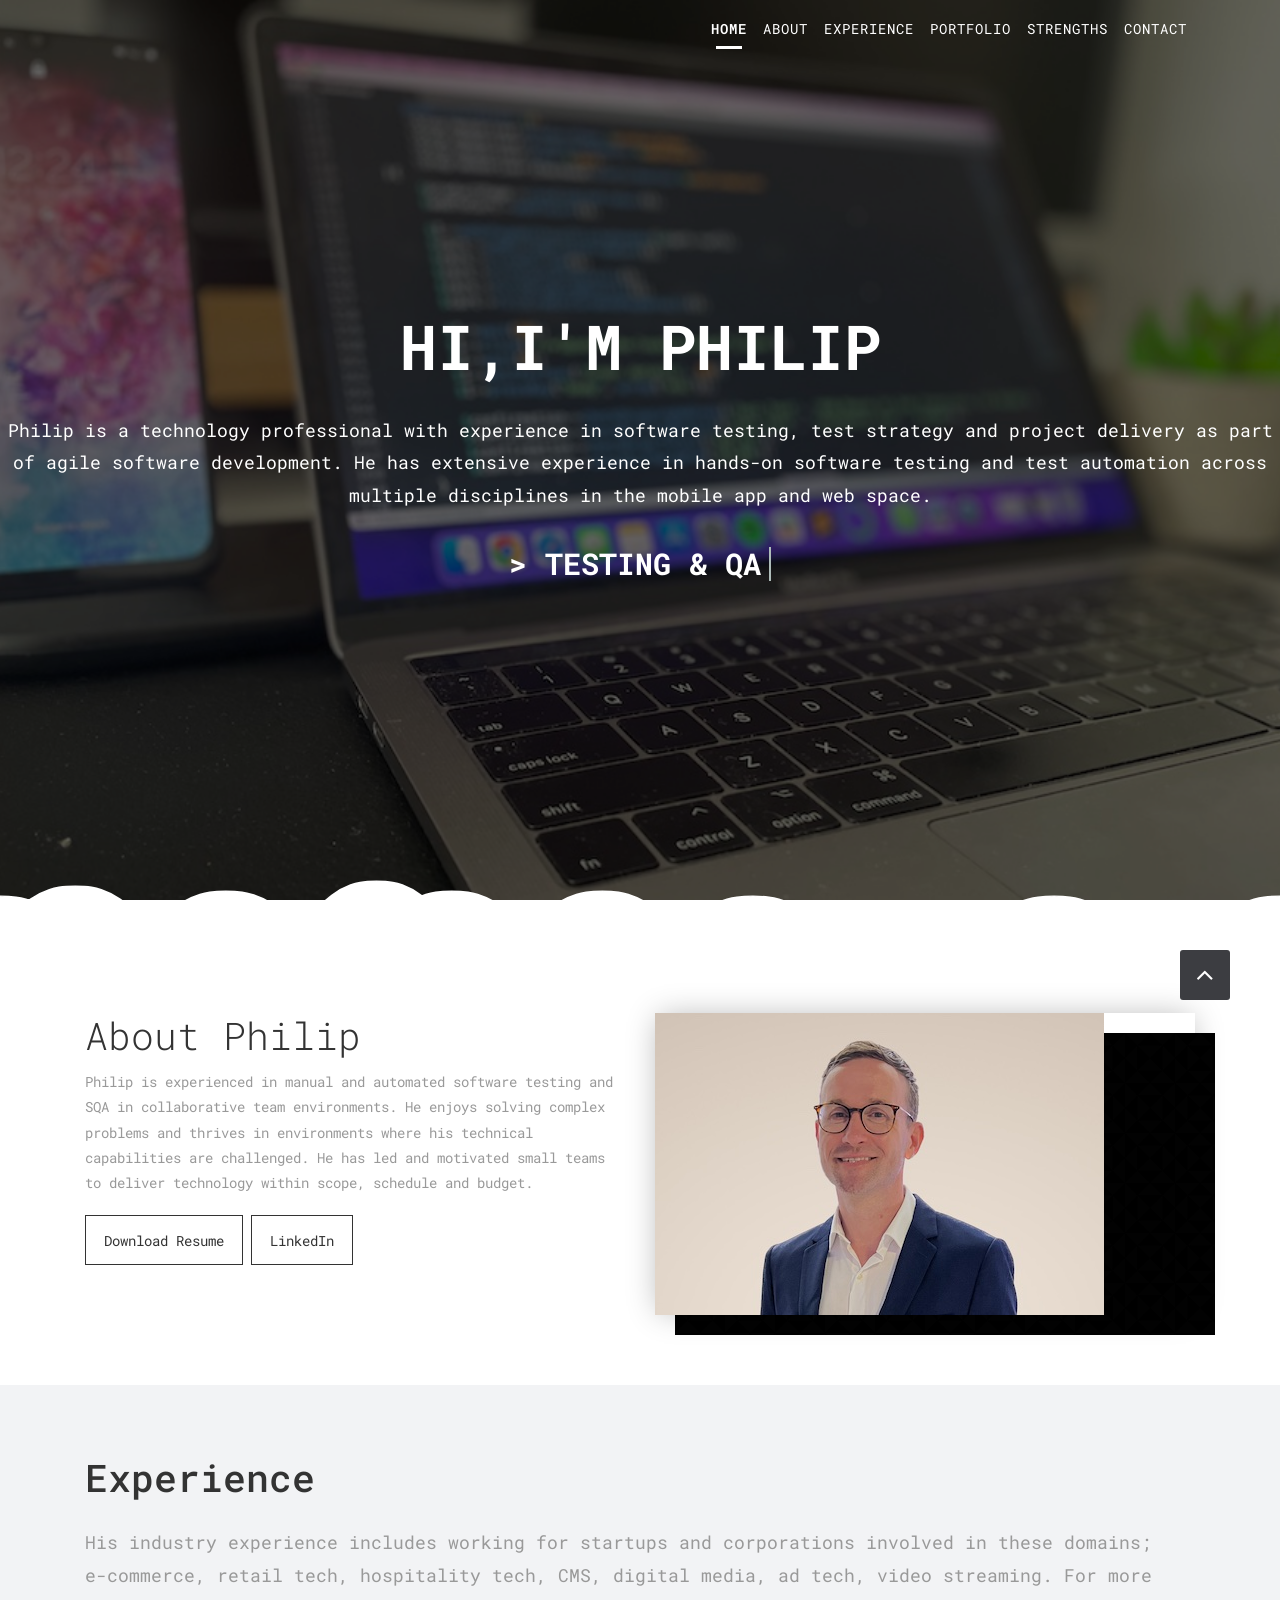
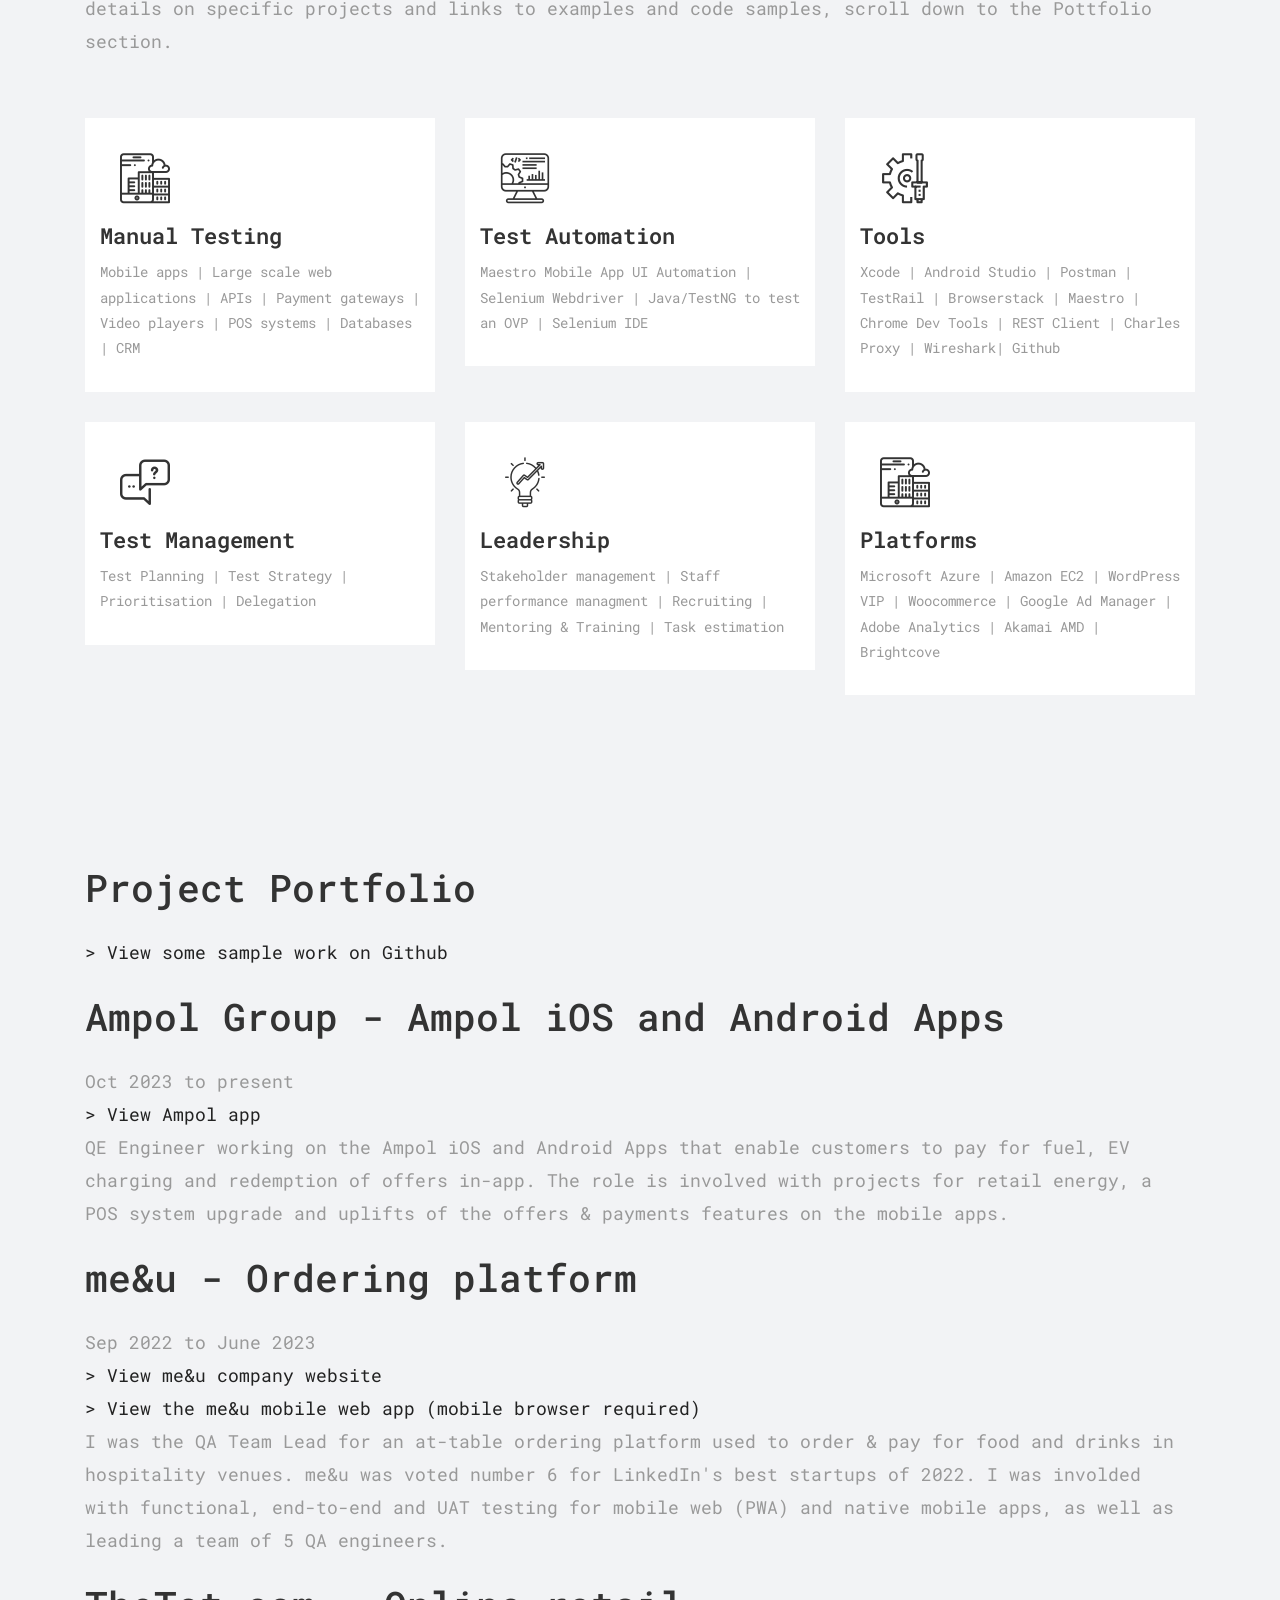
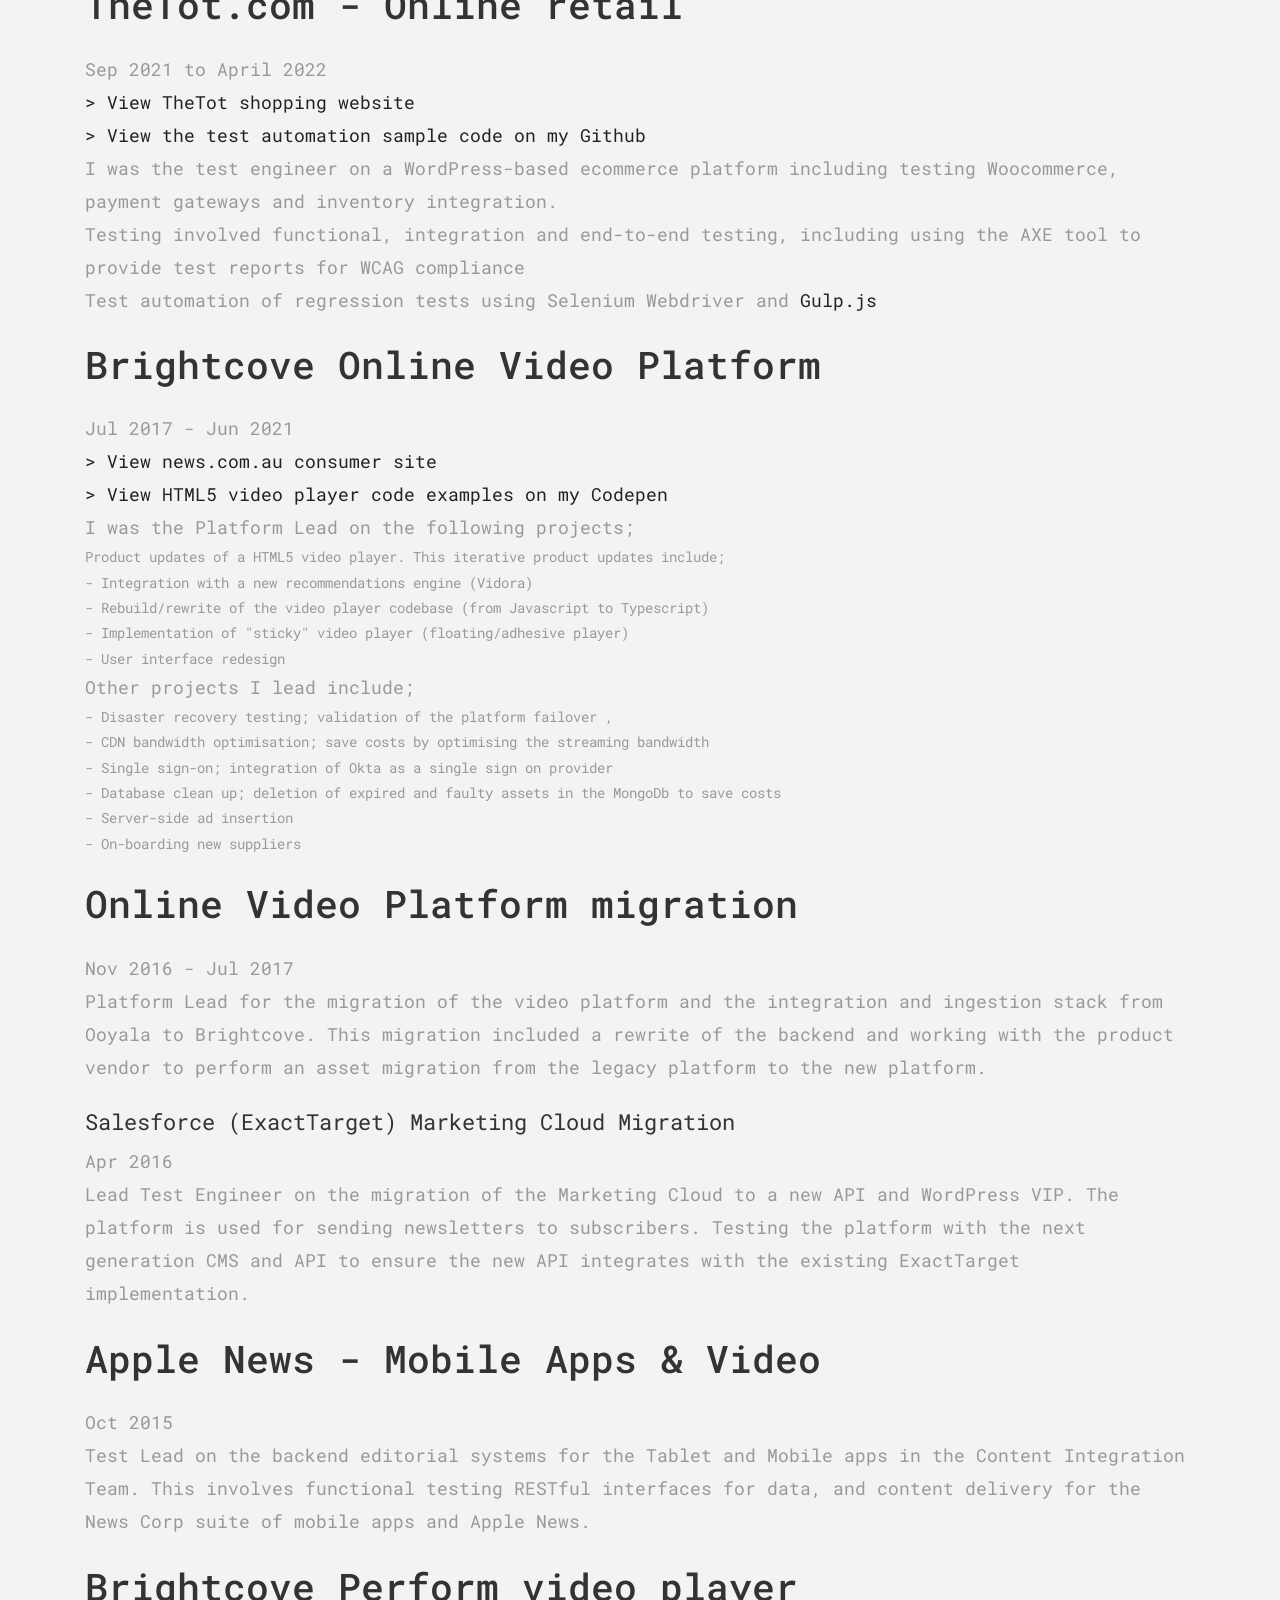
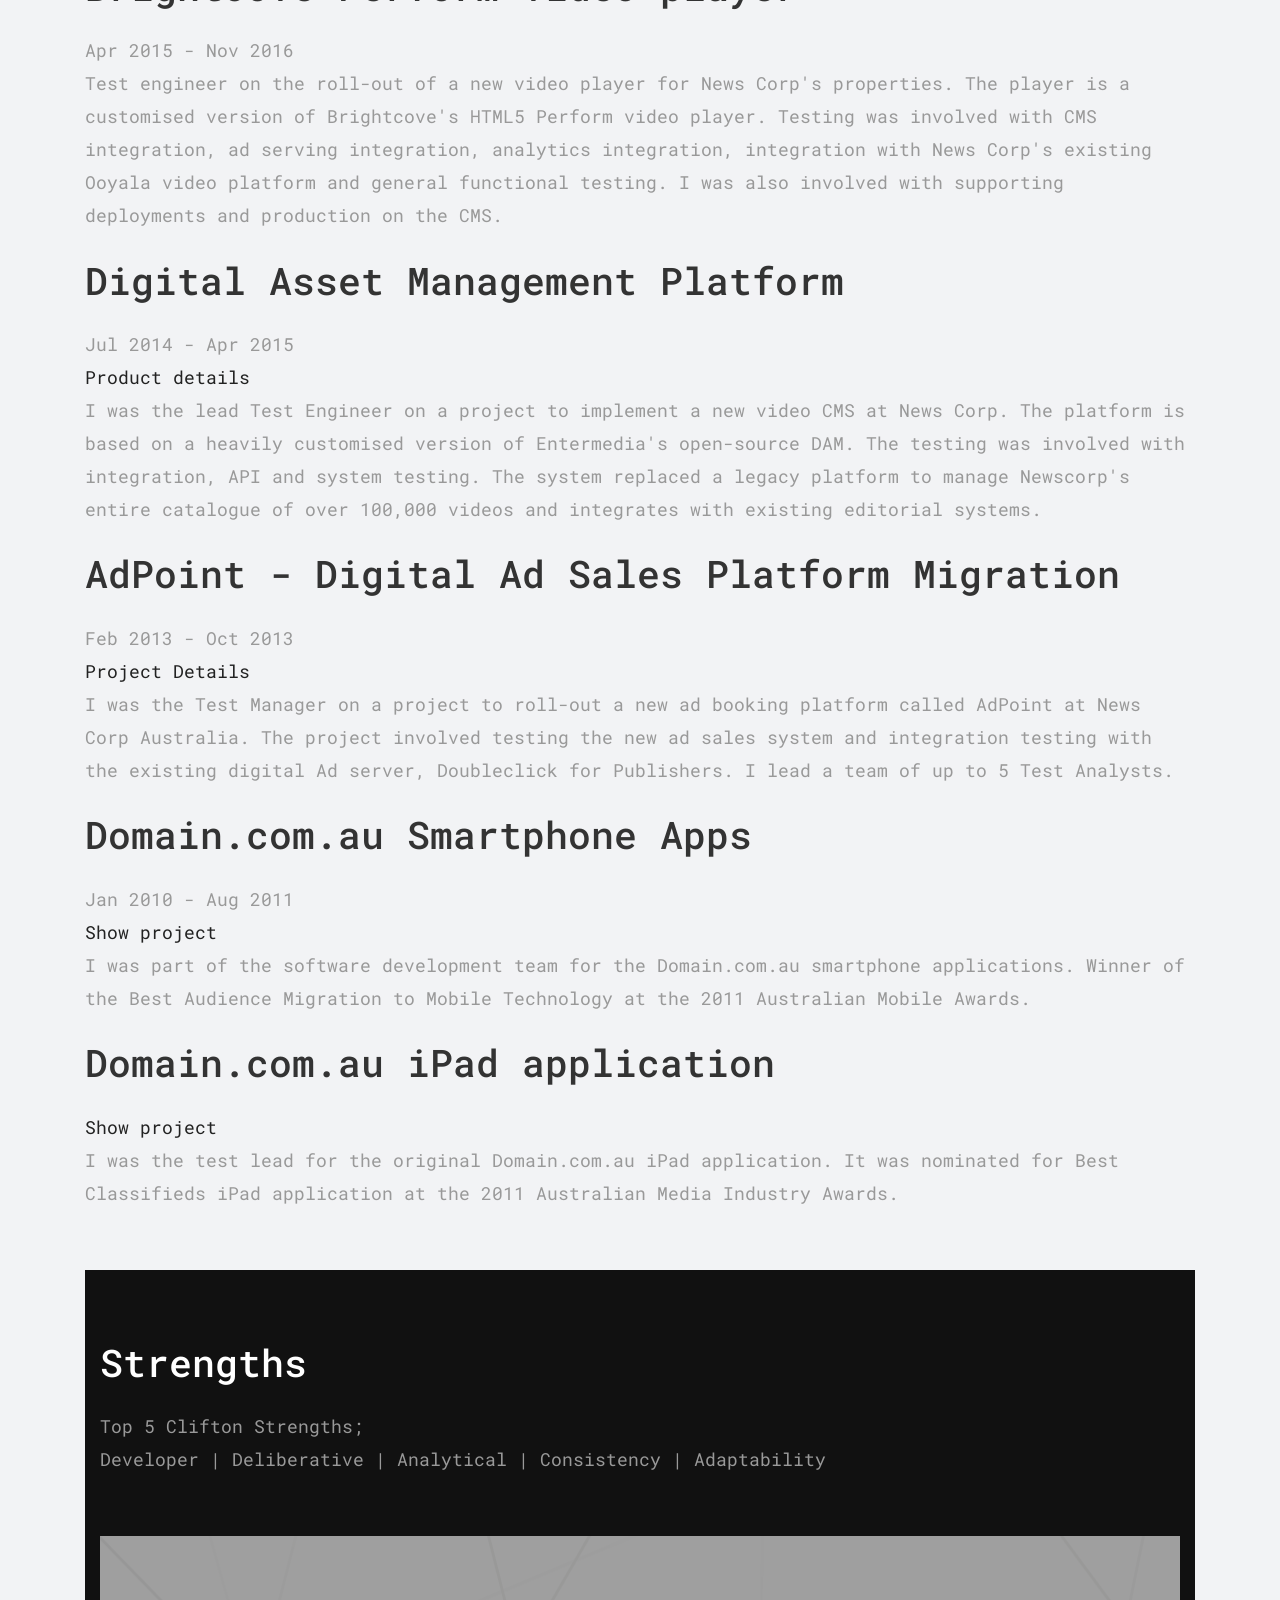
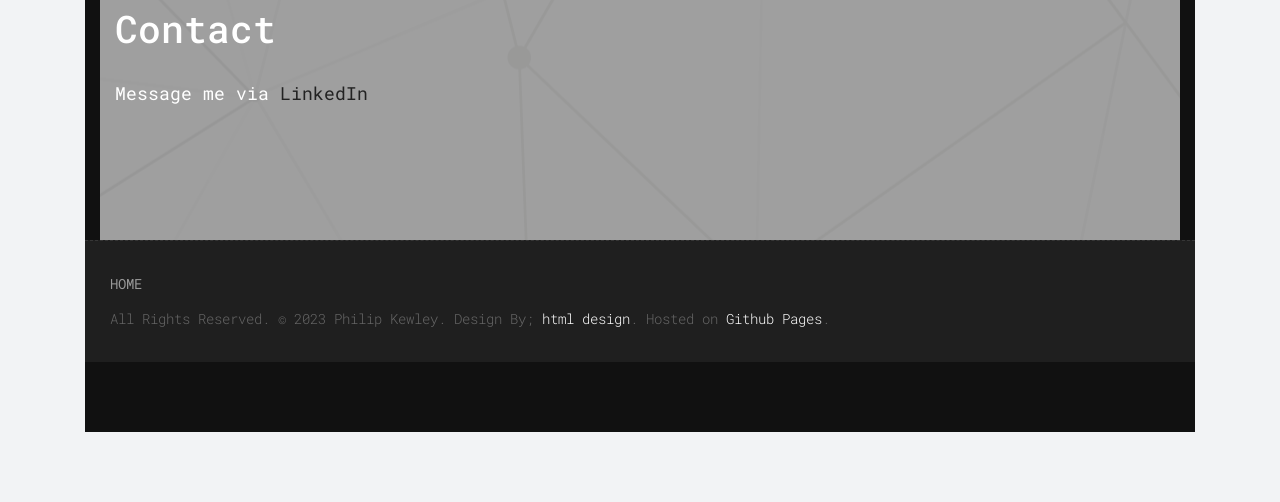
==== commit 963ee564: "Replace experience section with updated content Removed the old experience section and added a new o" ====
--- a/index_new.html
+++ b/index_new.html
@@ -165,100 +165,14 @@
         </div><!-- end container -->
     </div><!-- end section -->
 	
-
-<!-- Experience -->
-<section id="experience">
-    <header class="major">
-        <h2>Experience</h2>
-    </header>
-
-    <p>
-        His industry experience includes working for startups and corporations
-        involved in these domains;
-    </p>
-
-    <p>
-        e-commerce, retail tech, hospitality tech, CMS, digital media, ad tech,
-        video streaming. For more details on specific projects and links to
-        examples and code samples, scroll down to the Portfolio section.
-    </p>
-
-    <h3>Manual Testing</h3>
-
-    <div class="experience-pills">
-        <span>Mobile apps</span>
-        <span>Large scale web applications</span>
-        <span>APIs</span>
-        <span>Payment gateways</span>
-        <span>Video players</span>
-        <span>POS systems</span>
-        <span>Databases</span>
-        <span>CRM</span>
-    </div>
-
-
-    <h3>Test Automation</h3>
-
-    <div class="experience-pills">
-        <span>Maestro Mobile App UI Automation</span>
-        <span>Selenium Webdriver</span>
-        <span>Java/TestNG to test an OVP</span>
-        <span>Selenium IDE</span>
-    </div>
-
-
-    <h3>Tools</h3>
-
-    <div class="experience-pills">
-        <span>Xcode</span>
-        <span>Android Studio</span>
-        <span>Postman</span>
-        <span>TestRail</span>
-        <span>Browserstack</span>
-        <span>Maestro</span>
-        <span>Chrome Dev Tools</span>
-        <span>REST Client</span>
-        <span>Charles Proxy</span>
-        <span>Wireshark</span>
-        <span>Github</span>
-    </div>
-
-
-    <h3>Test Management</h3>
-
-    <div class="experience-pills">
-        <span>Test Planning</span>
-        <span>Test Strategy</span>
-        <span>Prioritisation</span>
-        <span>Delegation</span>
-    </div>
-
-
-    <h3>Leadership</h3>
-
-    <div class="experience-pills">
-        <span>Stakeholder management</span>
-        <span>Staff performance management</span>
-        <span>Recruiting</span>
-        <span>Mentoring &amp; Training</span>
-        <span>Task estimation</span>
-    </div>
-
-
-    <h3>Platforms</h3>
-
-    <div class="experience-pills">
-        <span>Microsoft Azure</span>
-        <span>Amazon EC2</span>
-        <span>WordPress VIP</span>
-        <span>Woocommerce</span>
-        <span>Google Ad Manager</span>
-        <span>Adobe Analytics</span>
-        <span>Akamai AMD</span>
-        <span>Brightcove</span>
-    </div>
-</section>
-
+ <!--    Experience Title -->
+    <div id="Experience" class="section lb">
+        <div class="container">
+            <div class="section-title text-left">
+                <h3>Experience</h3>
+                <p>His industry experience includes working for startups and corporations involved in these domains;</p>
+                <p>e-commerce, retail tech, hospitality tech, CMS, digital media, ad tech, video streaming. For more details on specific projects and links to examples and code samples, scroll down to the Pottfolio section.</p>
+            </div><!-- end title -->
 
 <!-- manual testing -->
             <div class="row">
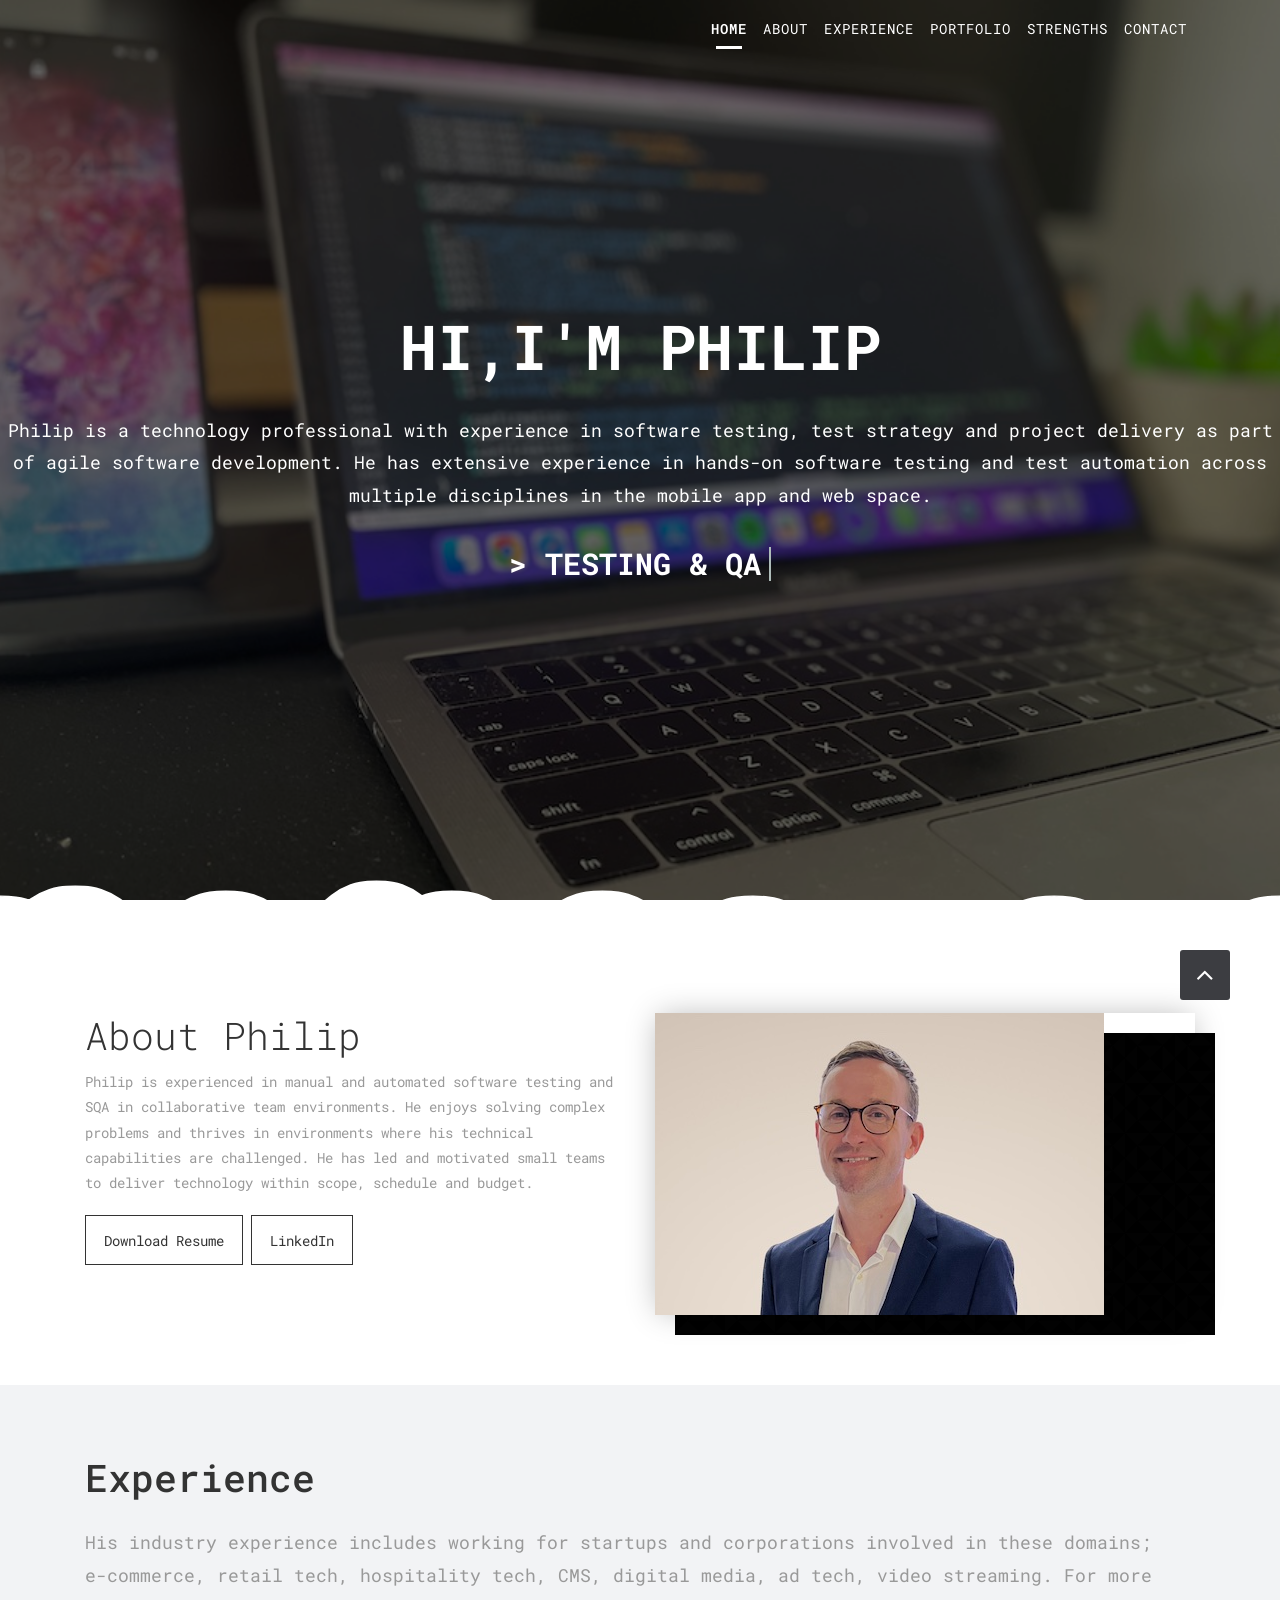
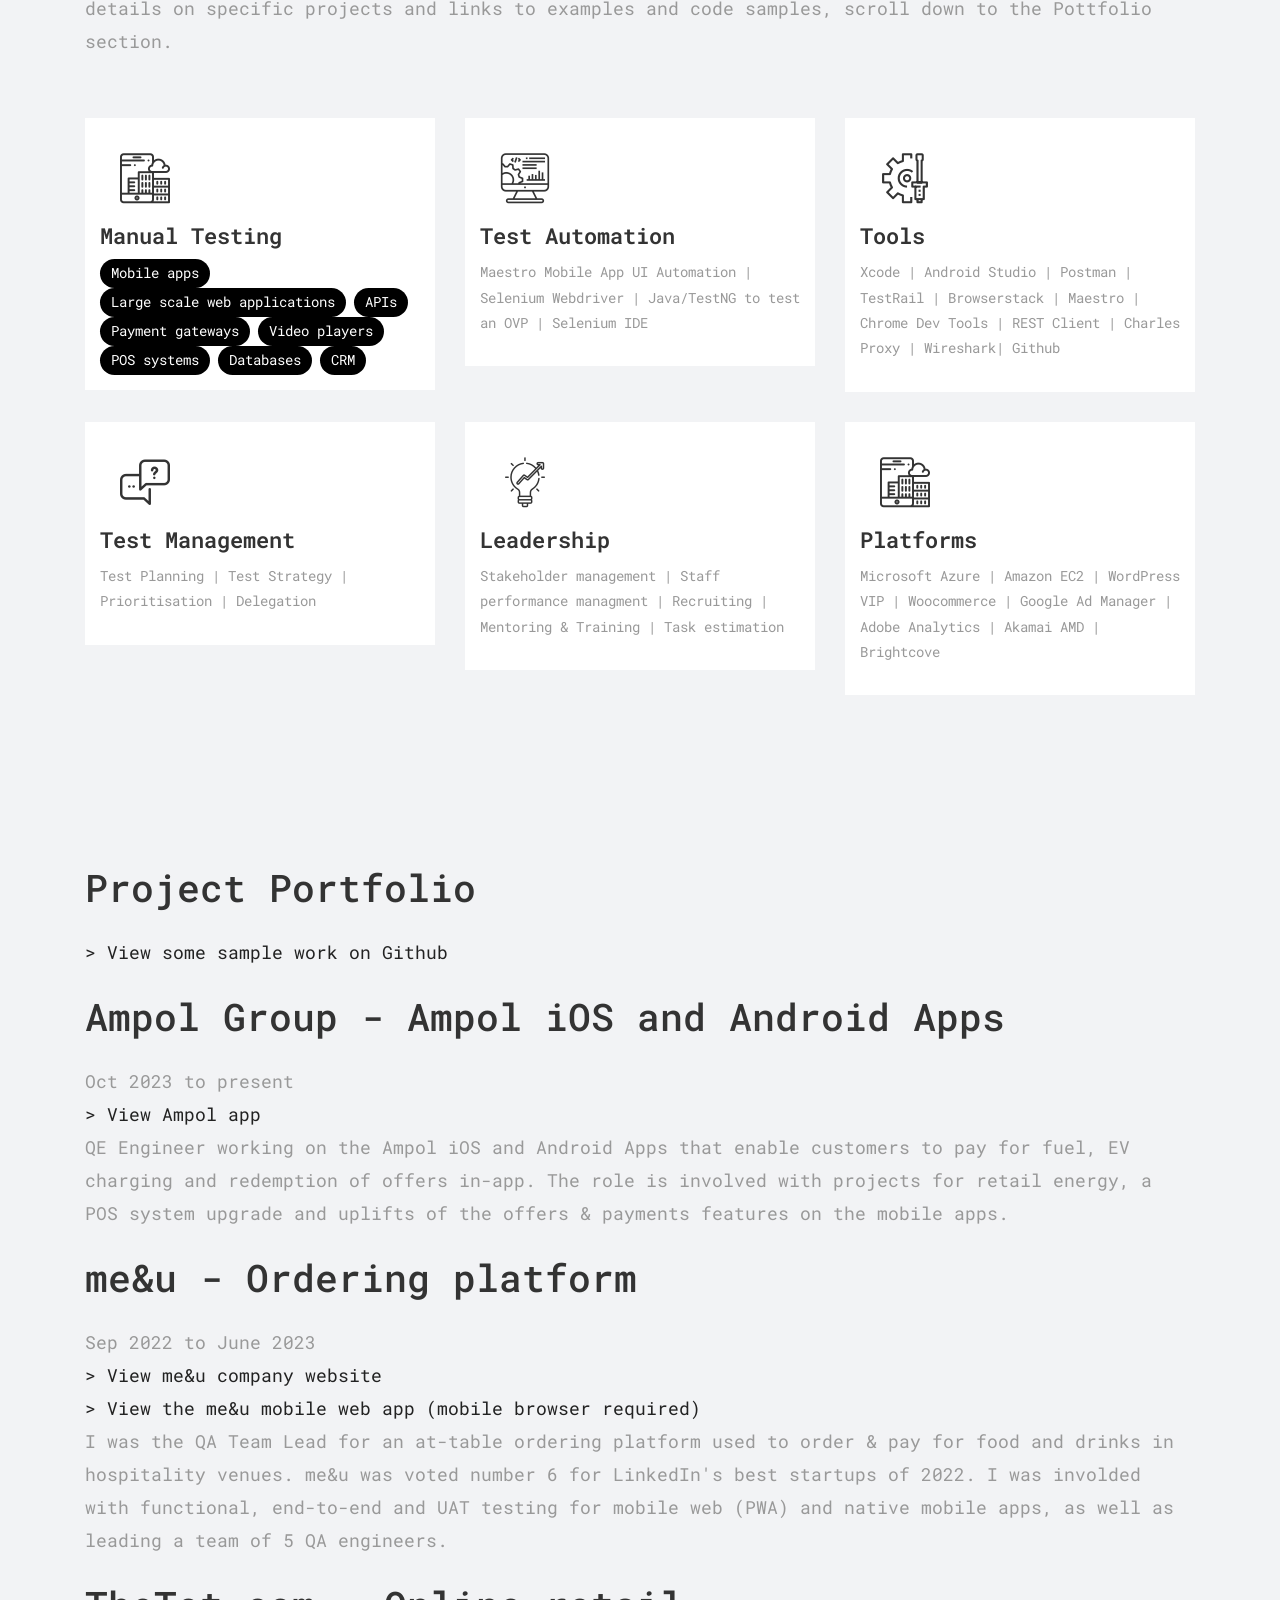
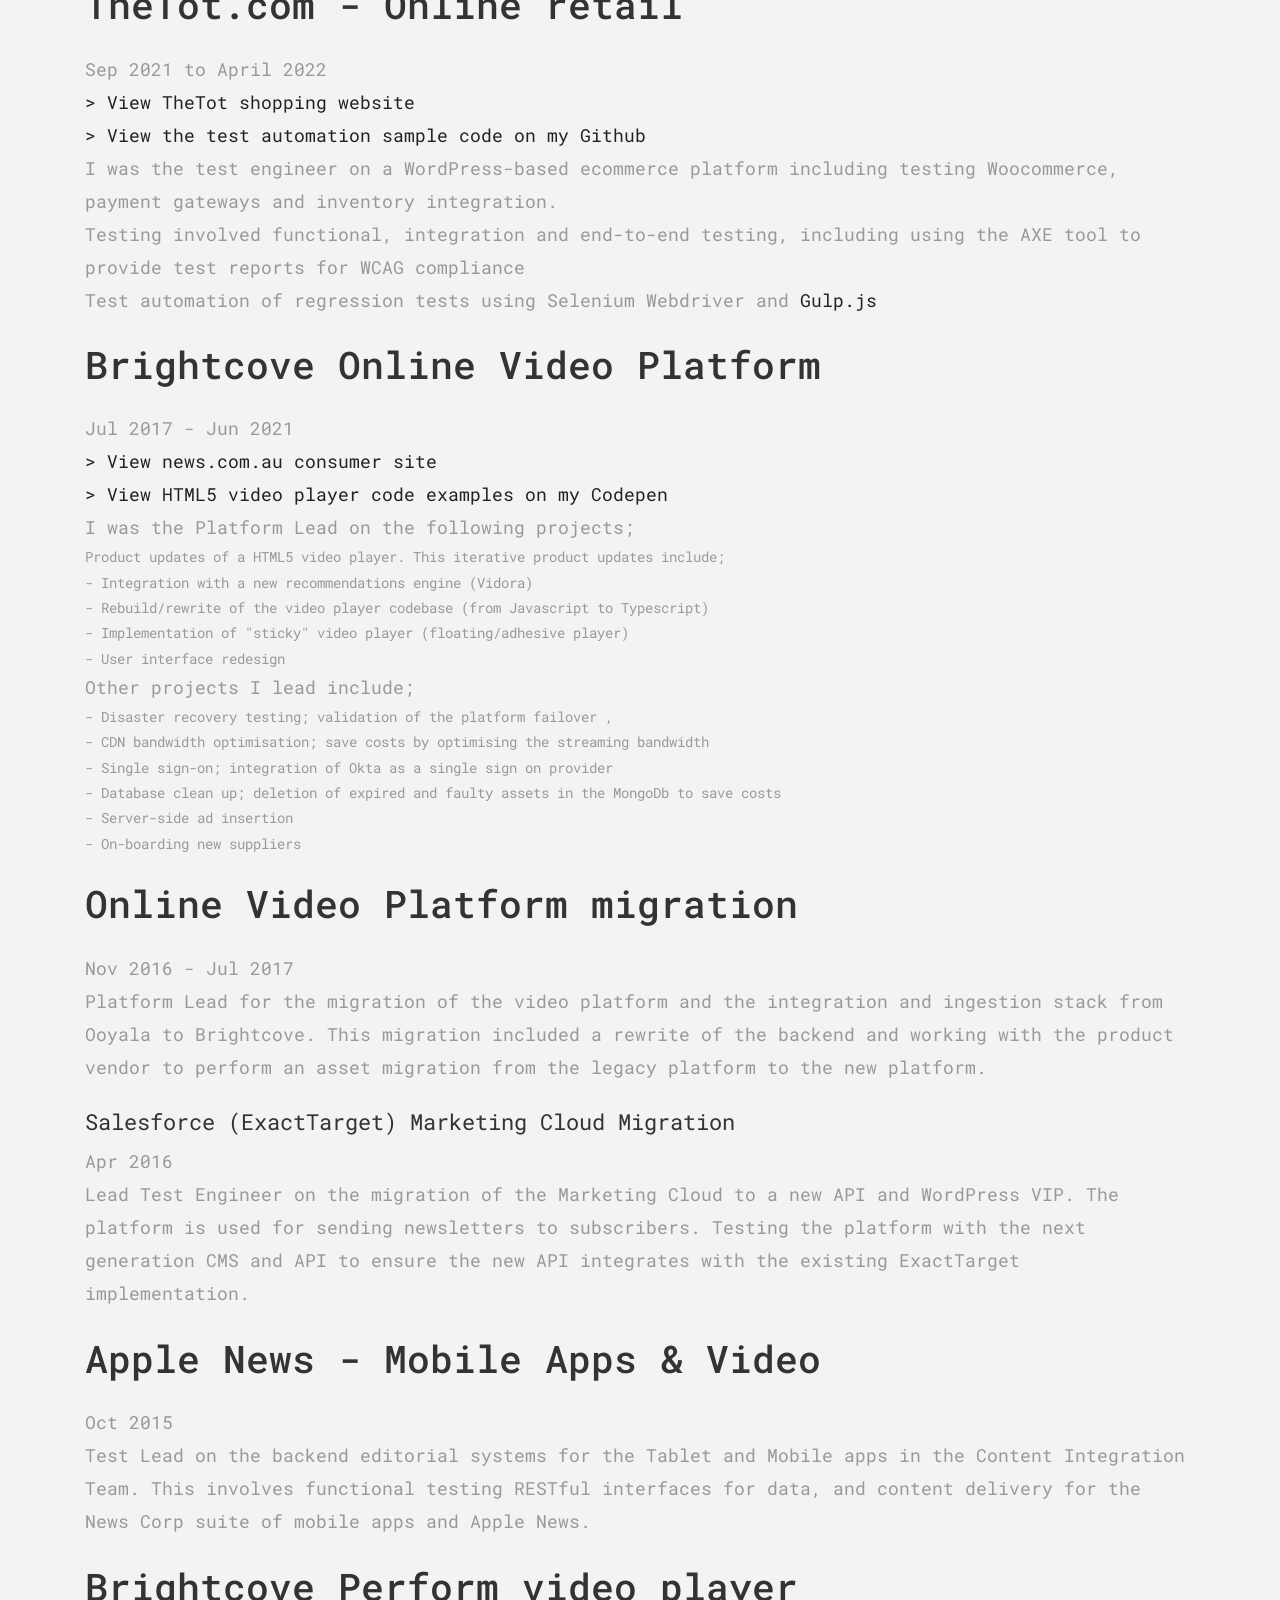
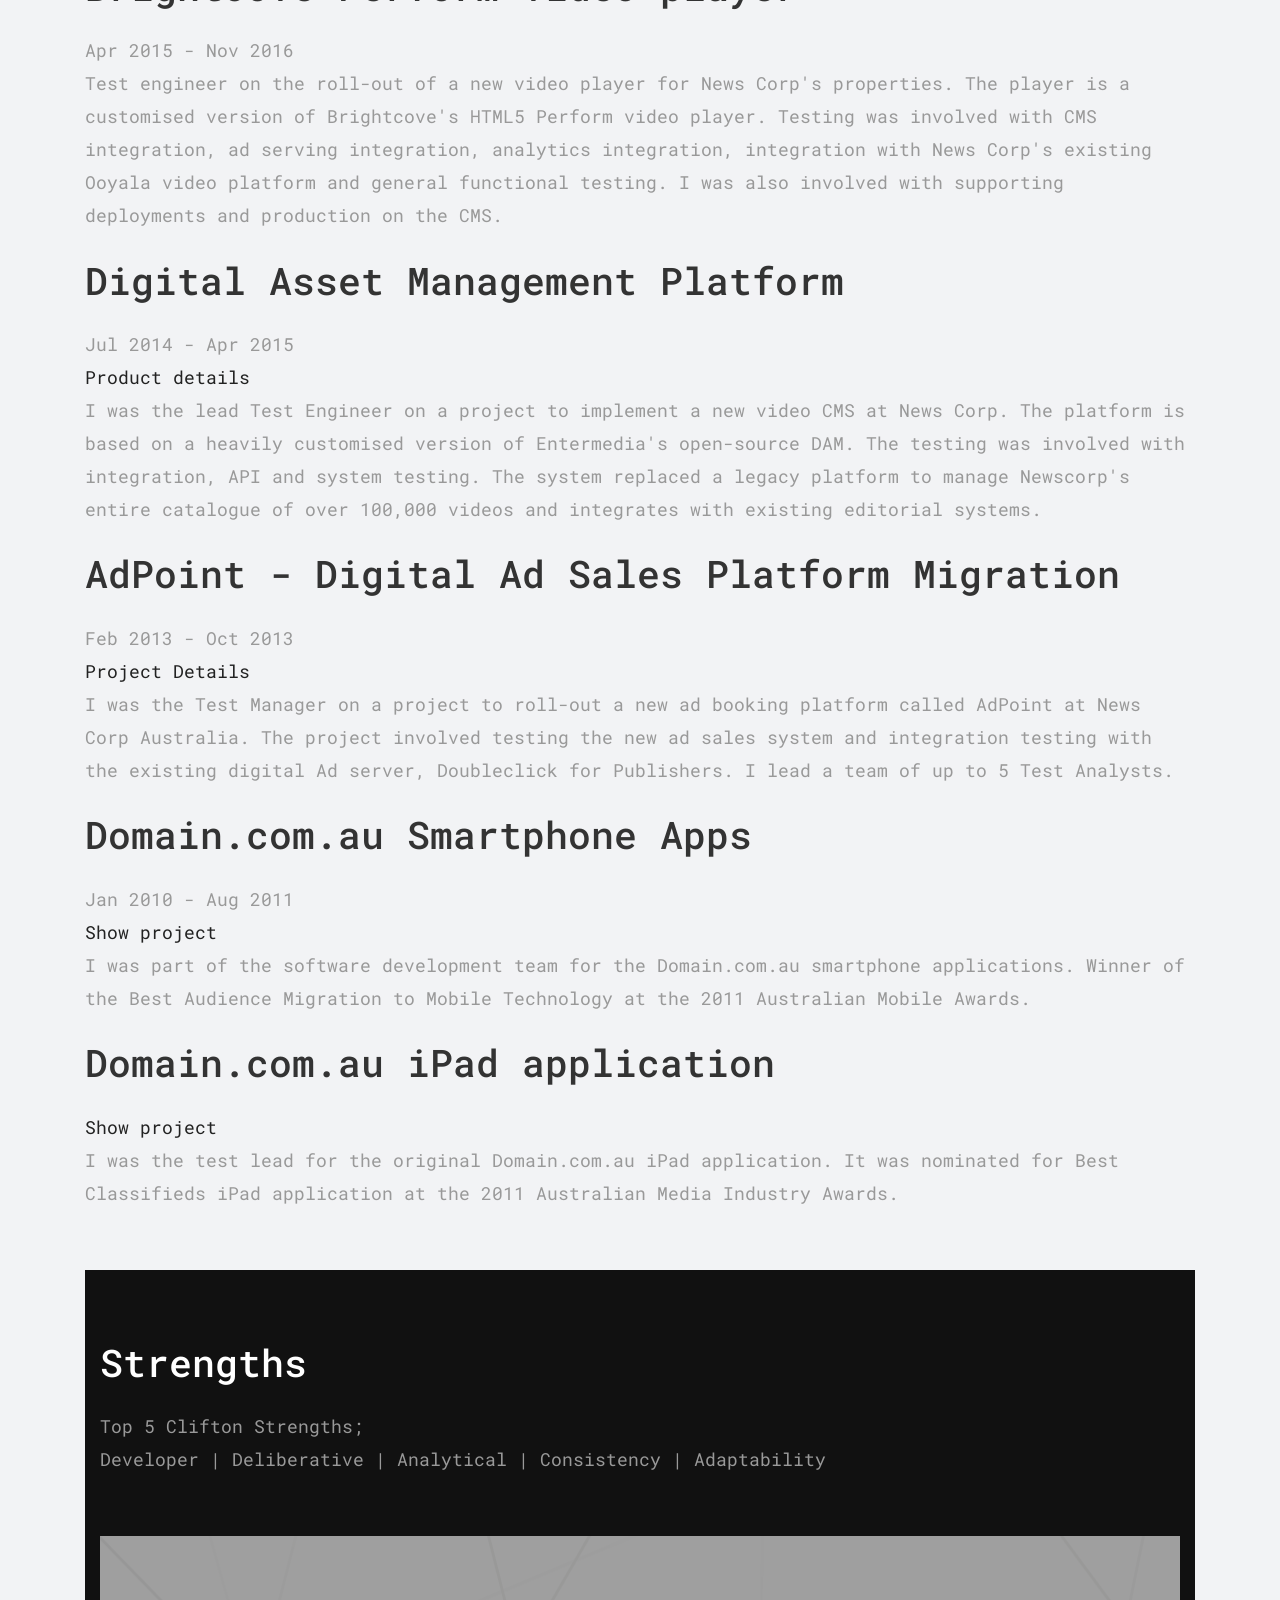
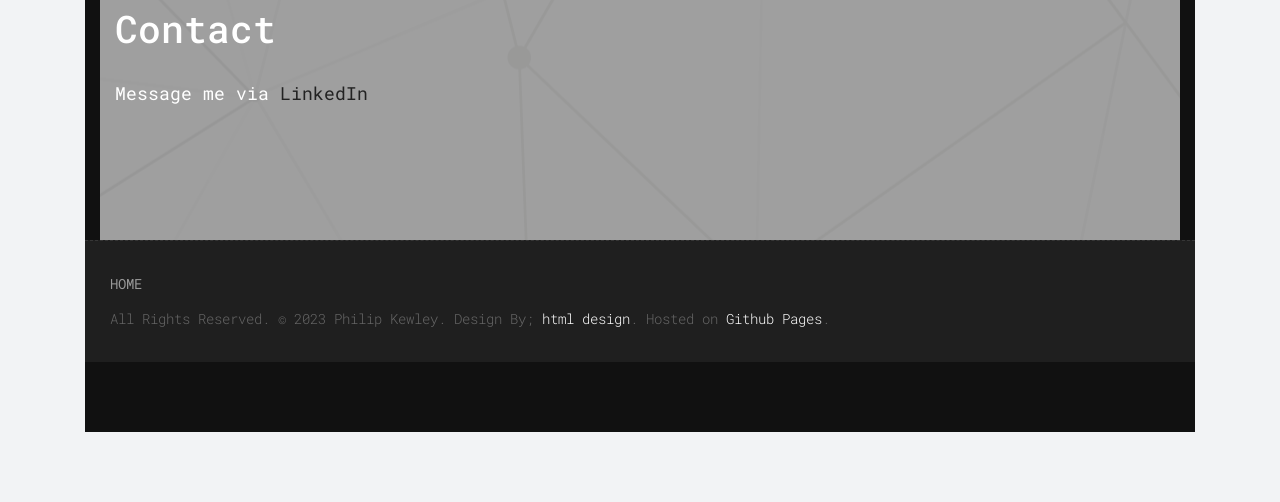
==== commit 26434f46: "Update manual testing section with experience pills Replaced paragraph with experience pills for bet" ====
--- a/index_new.html
+++ b/index_new.html
@@ -181,8 +181,17 @@
 						<div class="ser-icon">
 							<i class="flaticon-development"></i>
 						</div>
+
+
+
+						
 						<h2>Manual Testing</h2>
-						<p> Mobile apps | Large scale web applications | APIs | Payment gateways | Video players | POS systems | Databases | CRM</p>
+
+<div class="experience-pills"> <span>Mobile apps</span> <span>Large scale web applications</span> <span>APIs</span> <span>Payment gateways</span> <span>Video players</span> <span>POS systems</span> <span>Databases</span> <span>CRM</span> </div>
+
+
+
+						
 					</div>
                 </div><!-- end col -->
 
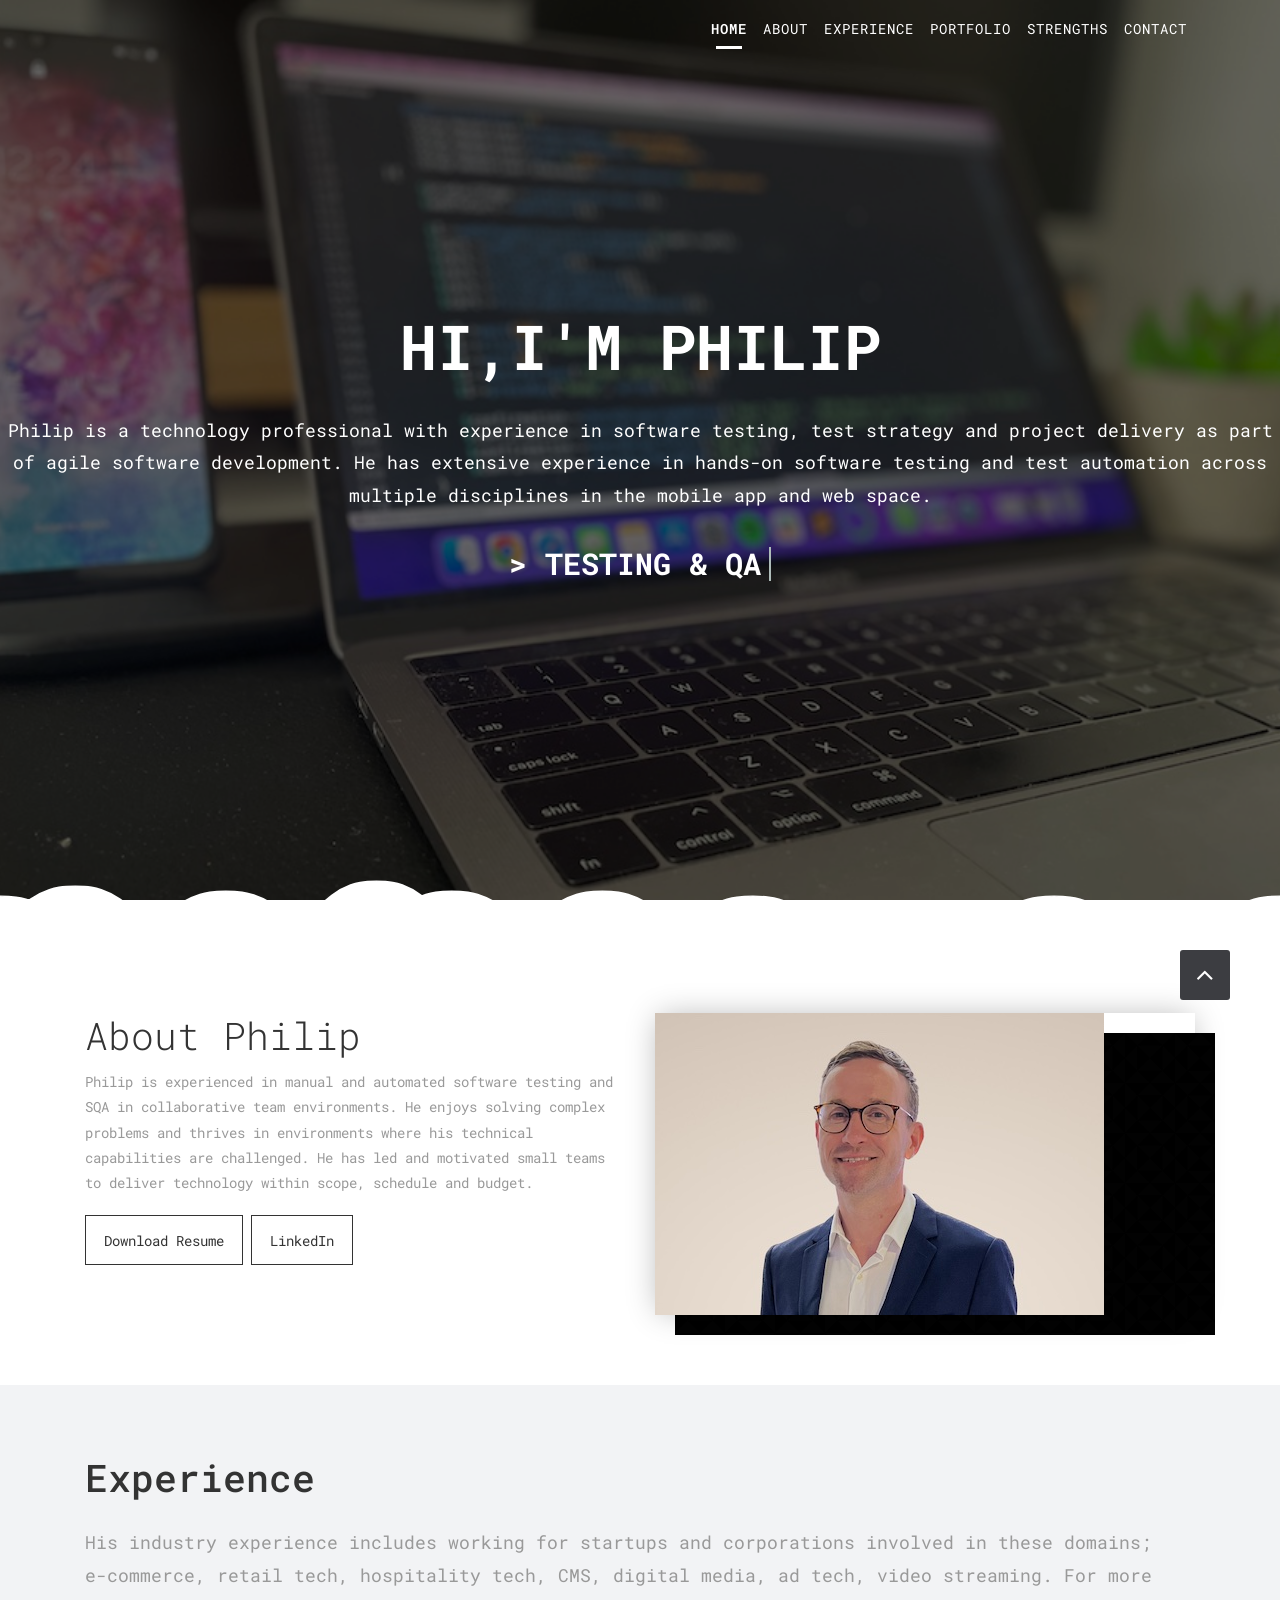
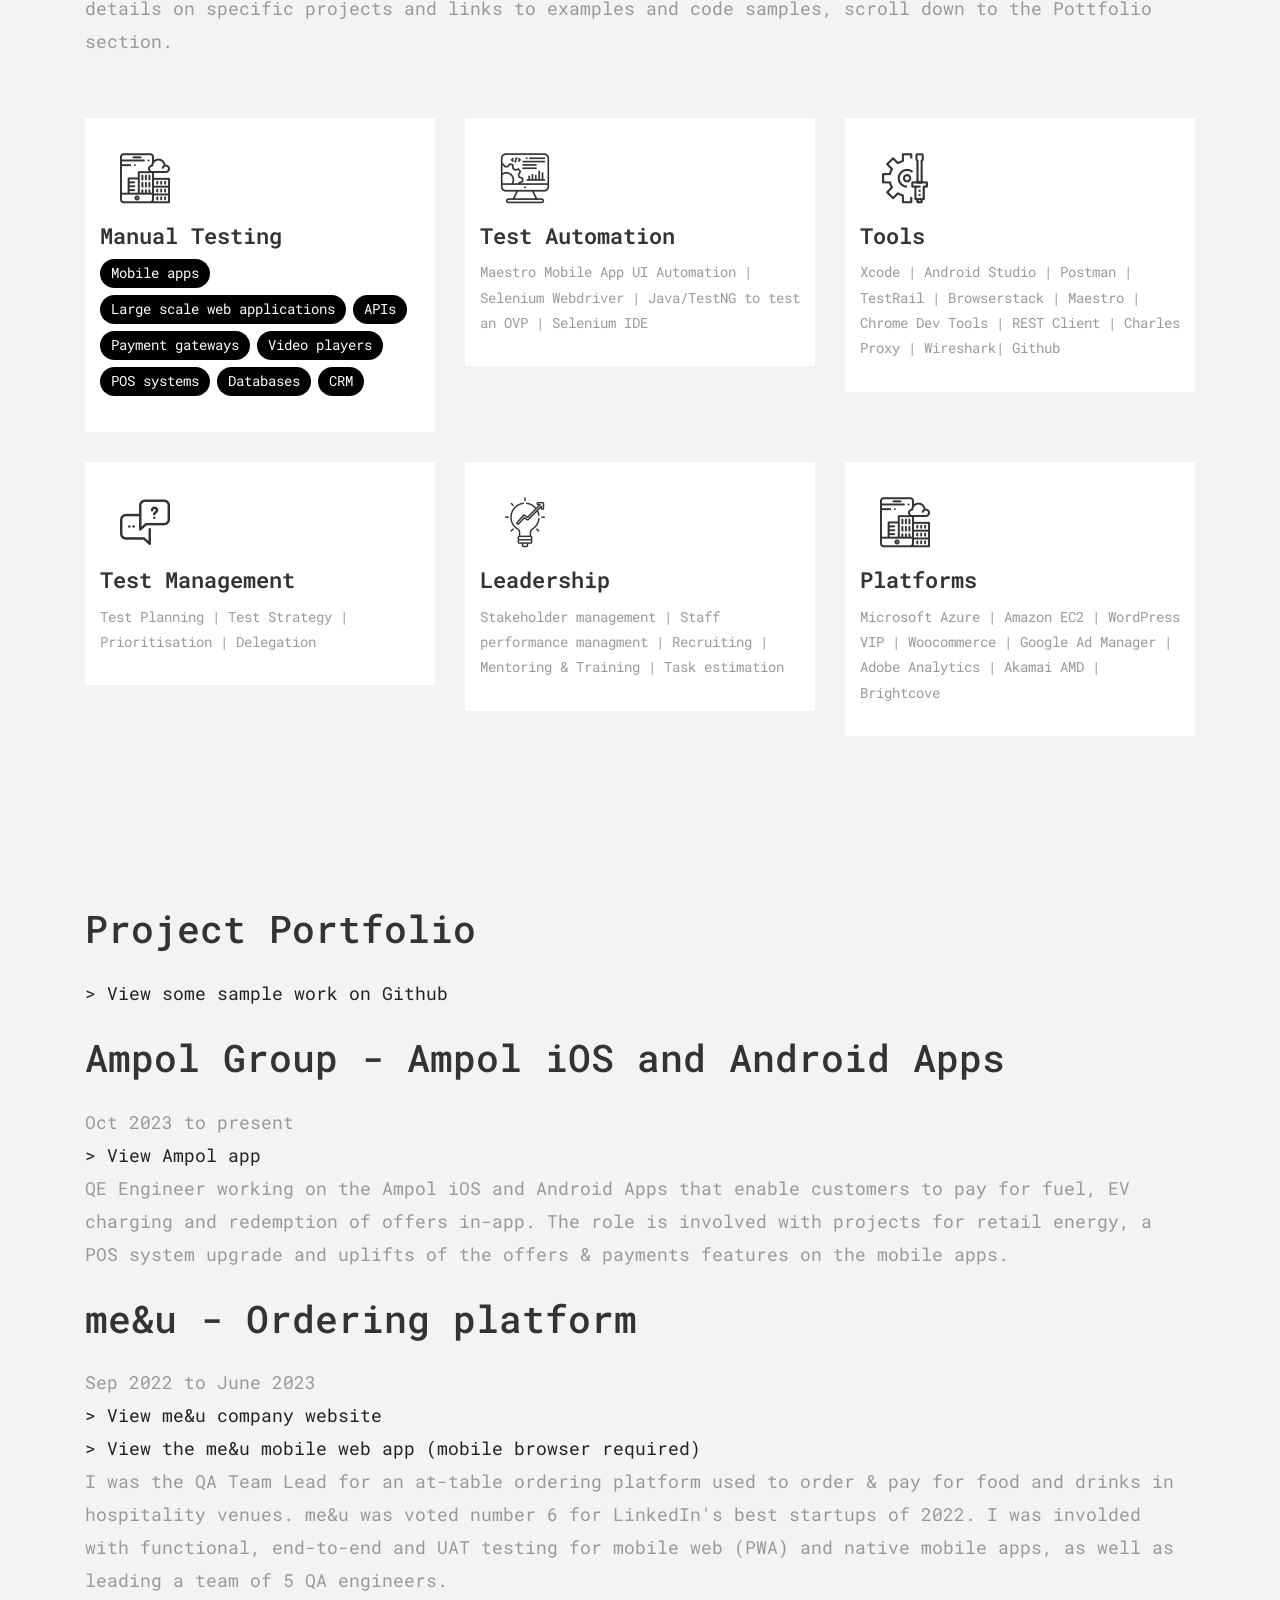
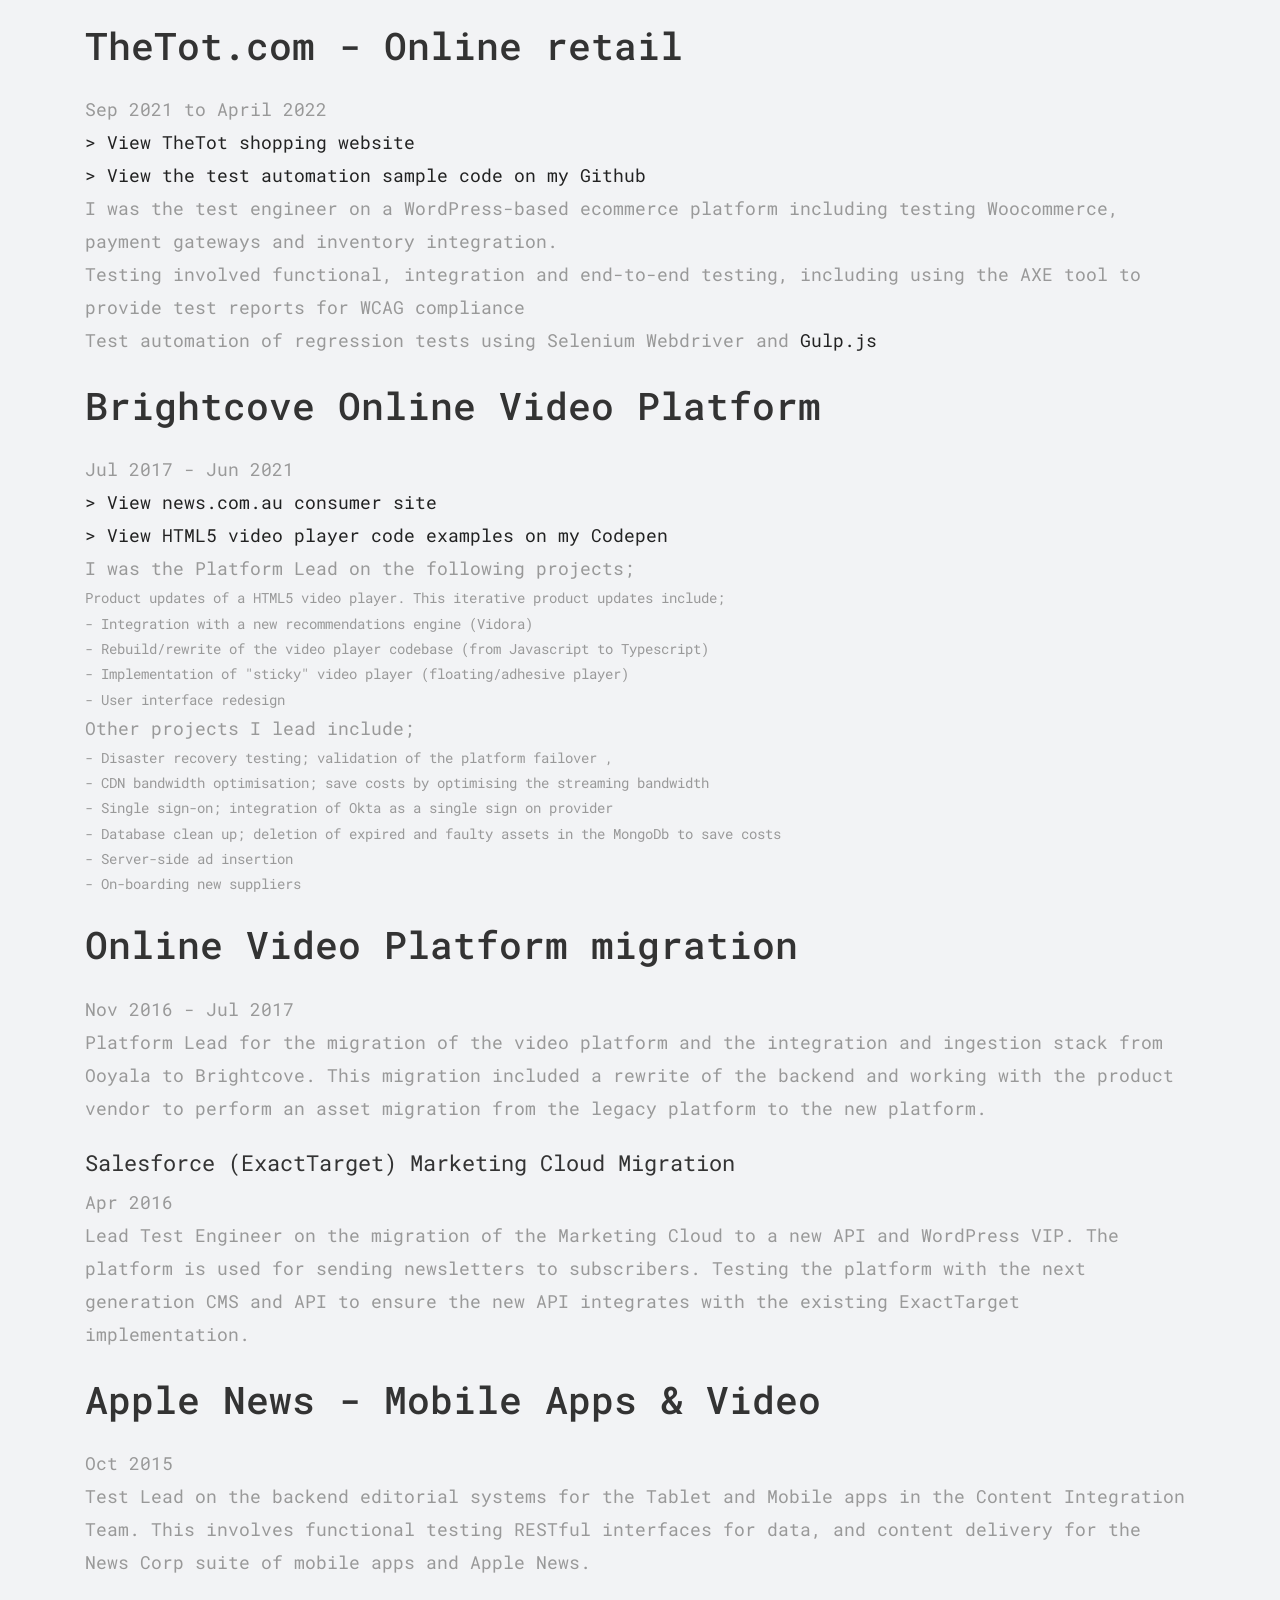
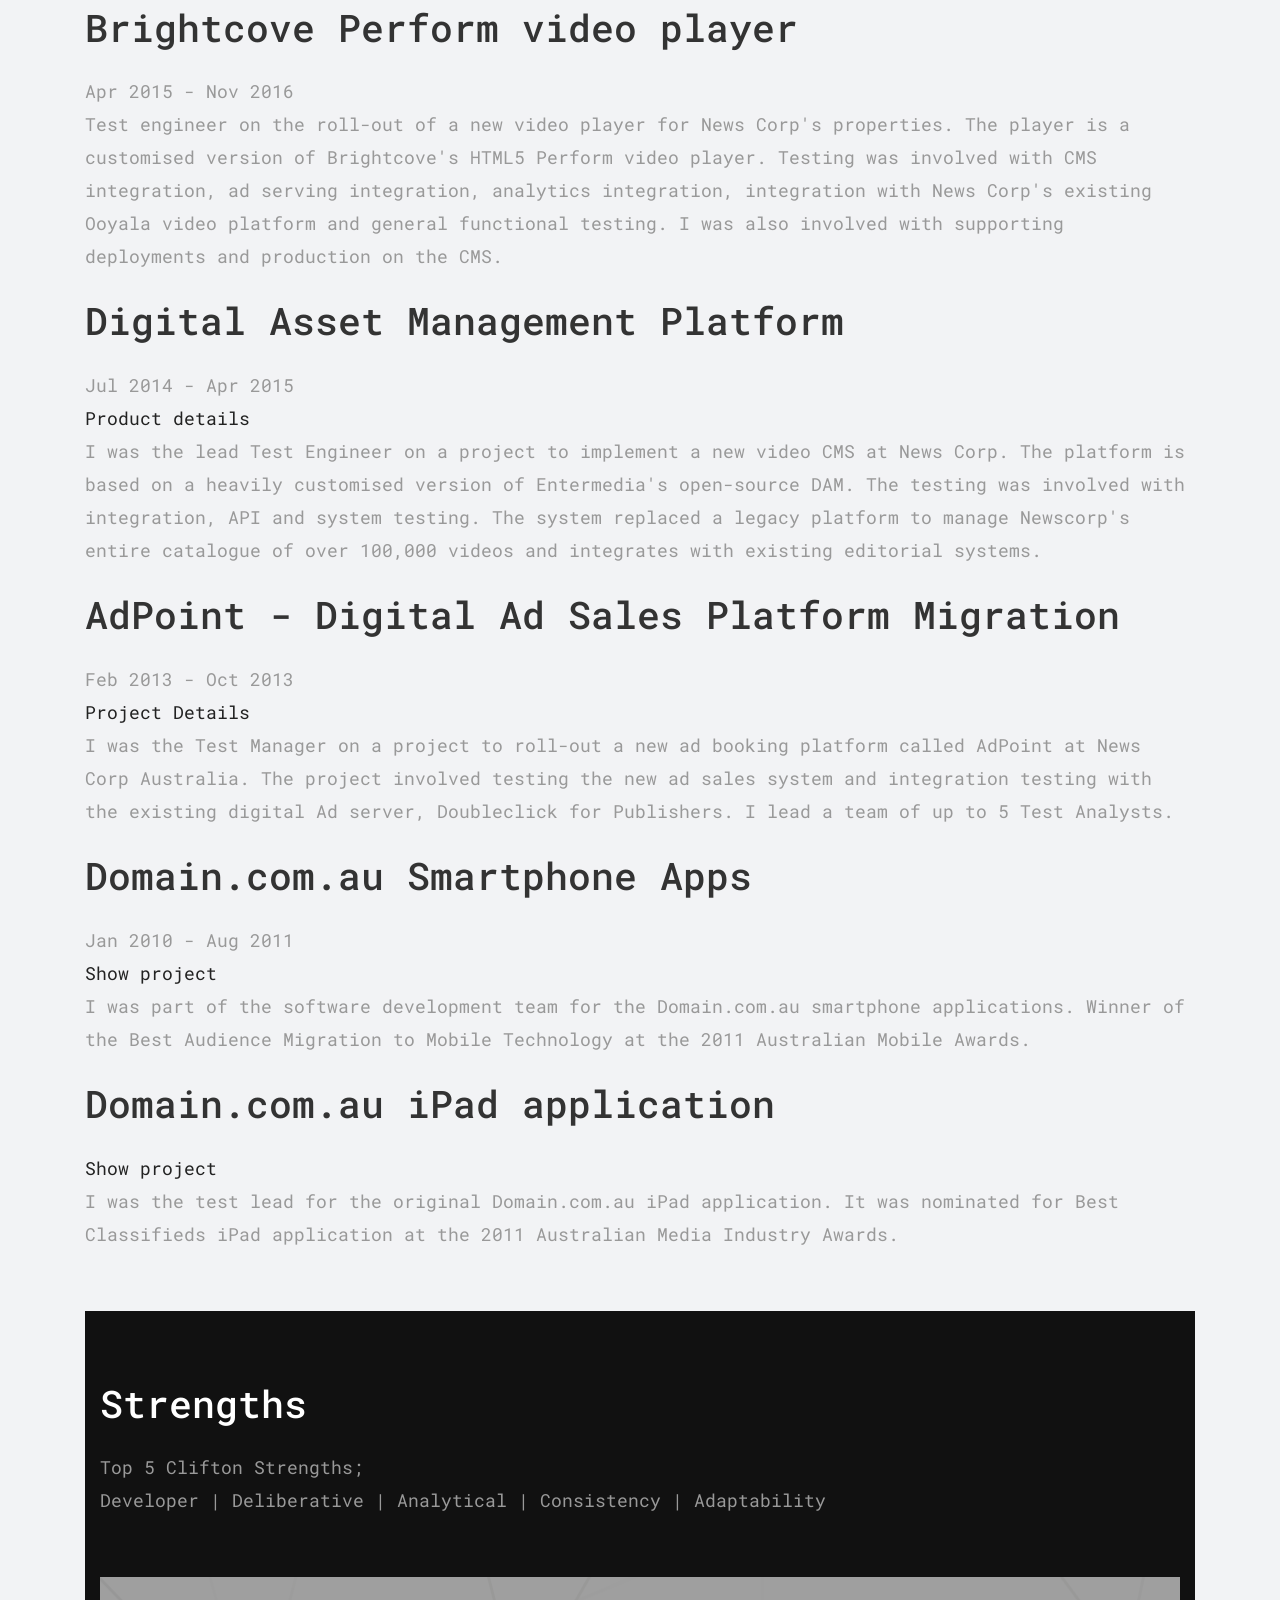
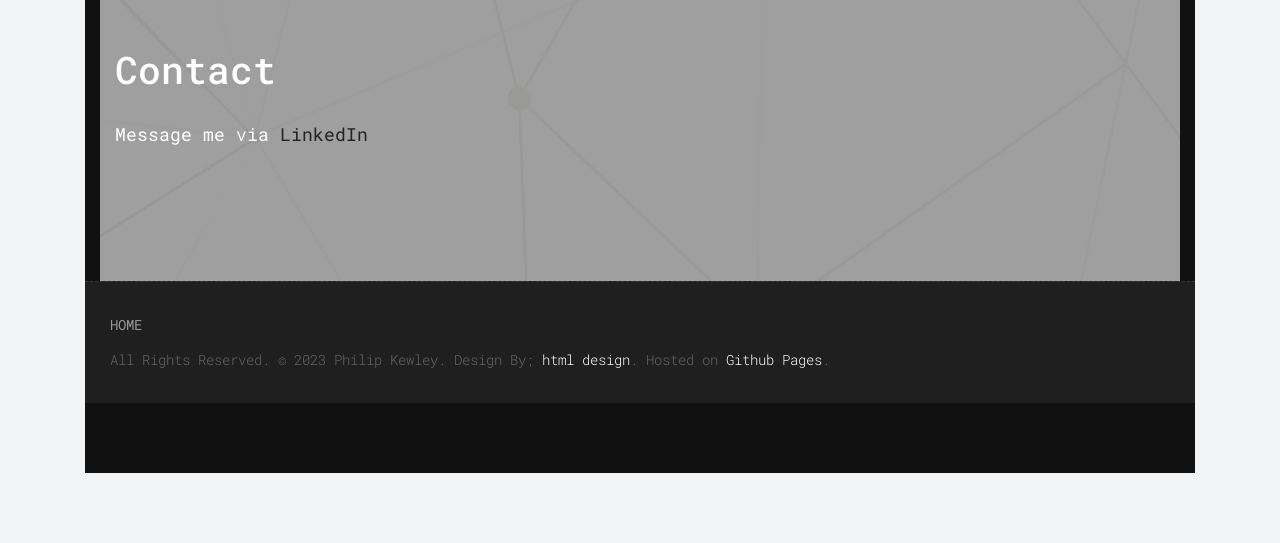
==== commit 4a7d9999: "Refactor experience pills layout in index_new.html Reformatted experience pills for better readabili" ====
--- a/index_new.html
+++ b/index_new.html
@@ -182,15 +182,17 @@
 							<i class="flaticon-development"></i>
 						</div>
 
-
-
-						
 						<h2>Manual Testing</h2>
 
-<div class="experience-pills"> <span>Mobile apps</span> <span>Large scale web applications</span> <span>APIs</span> <span>Payment gateways</span> <span>Video players</span> <span>POS systems</span> <span>Databases</span> <span>CRM</span> </div>
-
-
-
+					<div class="experience-pills"> 
+						<span>Mobile apps</span>
+						<span>Large scale web applications</span> 
+						<span>APIs</span> 
+						<span>Payment gateways</span> 
+						<span>Video players</span> 
+						<span>POS systems</span> 
+						<span>Databases</span> 
+						<span>CRM</span> </div>
 						
 					</div>
                 </div><!-- end col -->
--- a/style.css
+++ b/style.css
@@ -2469,6 +2469,13 @@
     color: rgba(255, 255, 255, 0.6);
 }
 
+.experience-pills {
+    display: flex;
+    flex-wrap: wrap;
+    gap: 7px;
+    margin: 0 0 1.5em 0;
+}
+
 .experience-pills span {
     display: inline-block;
     background: #000;
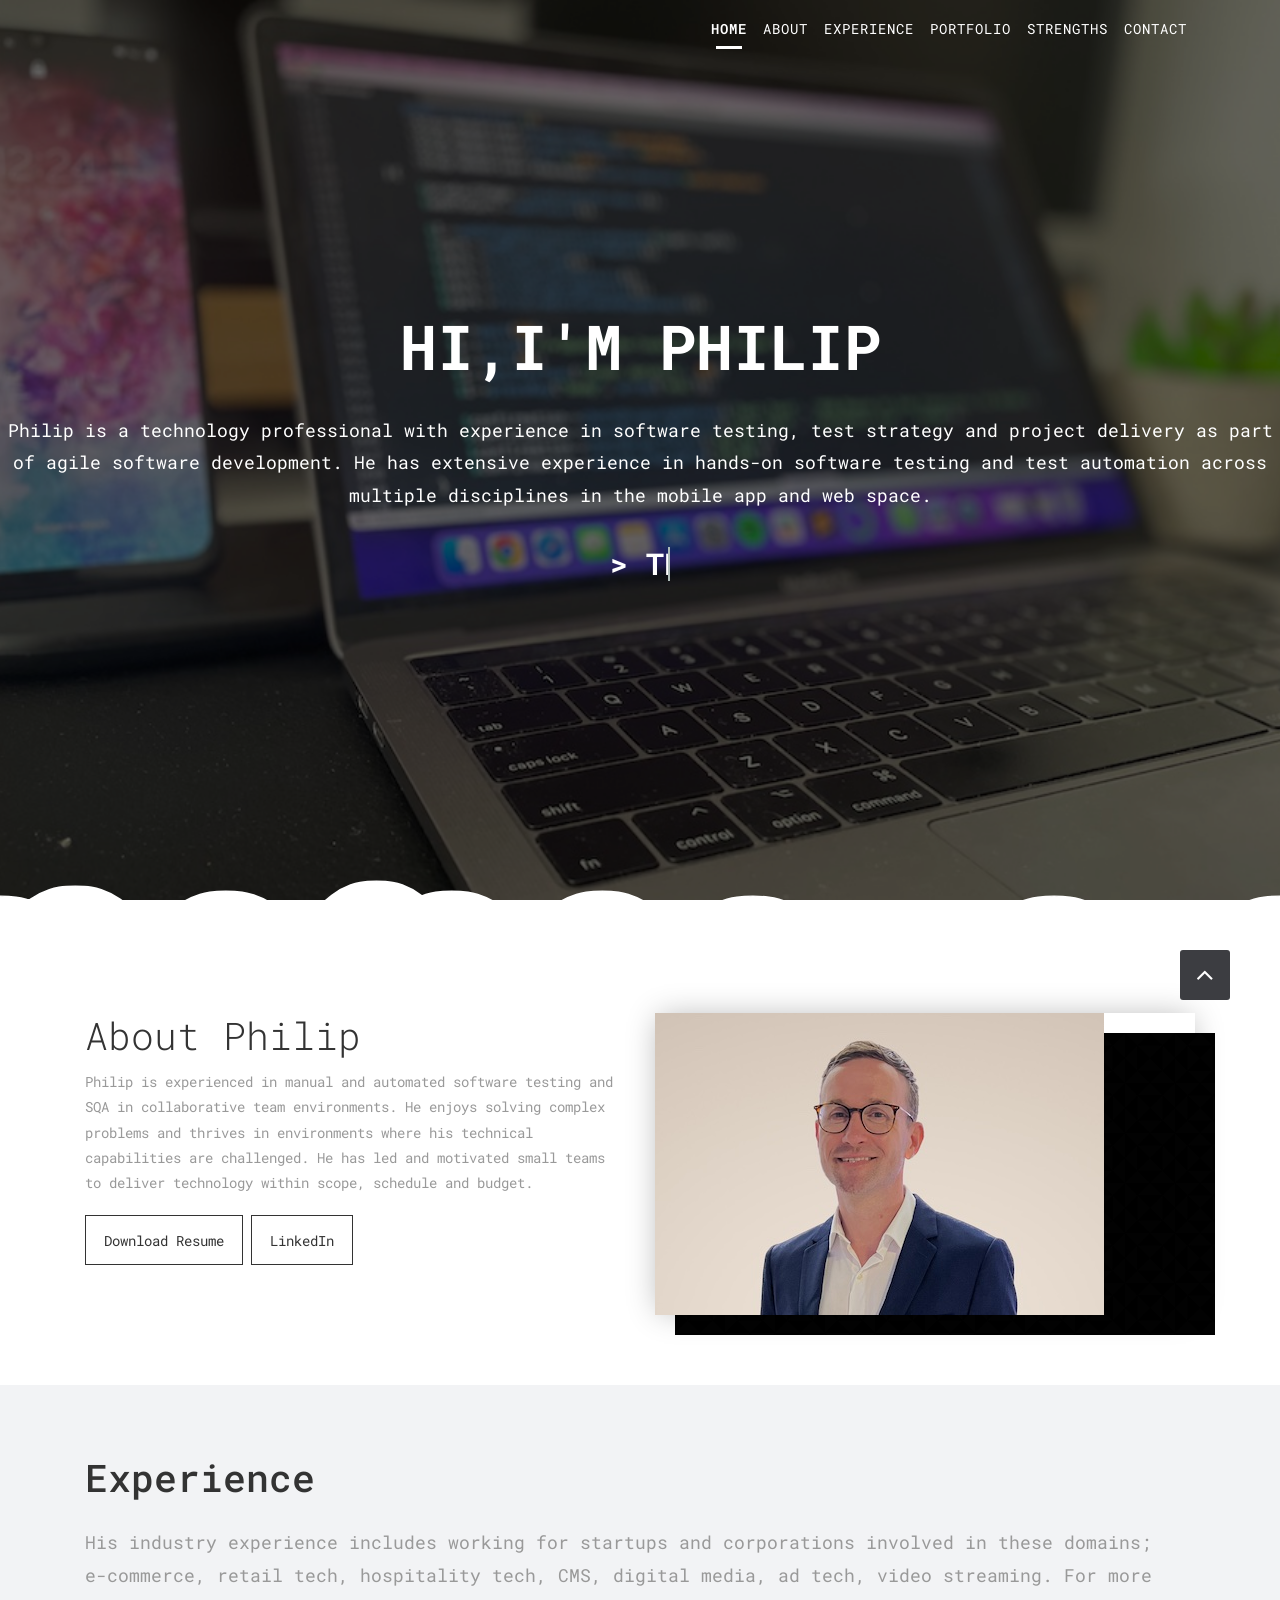
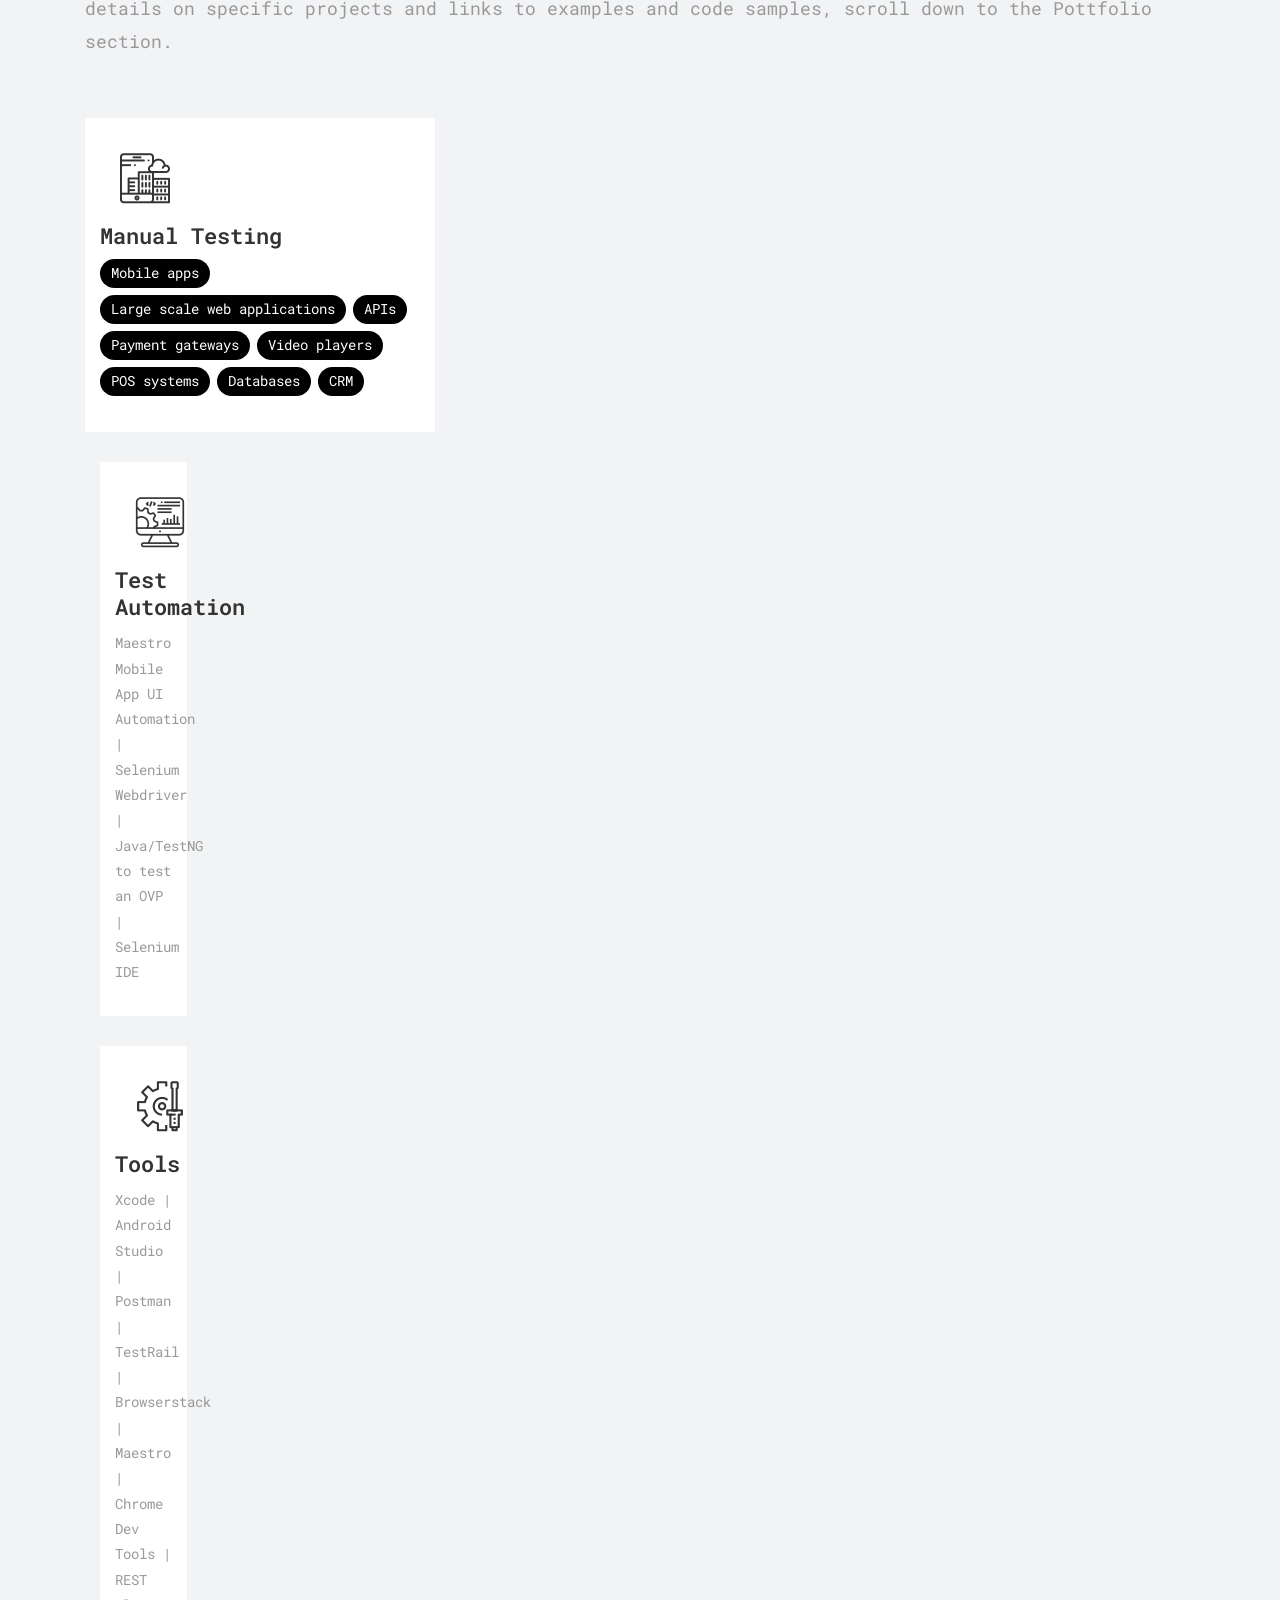
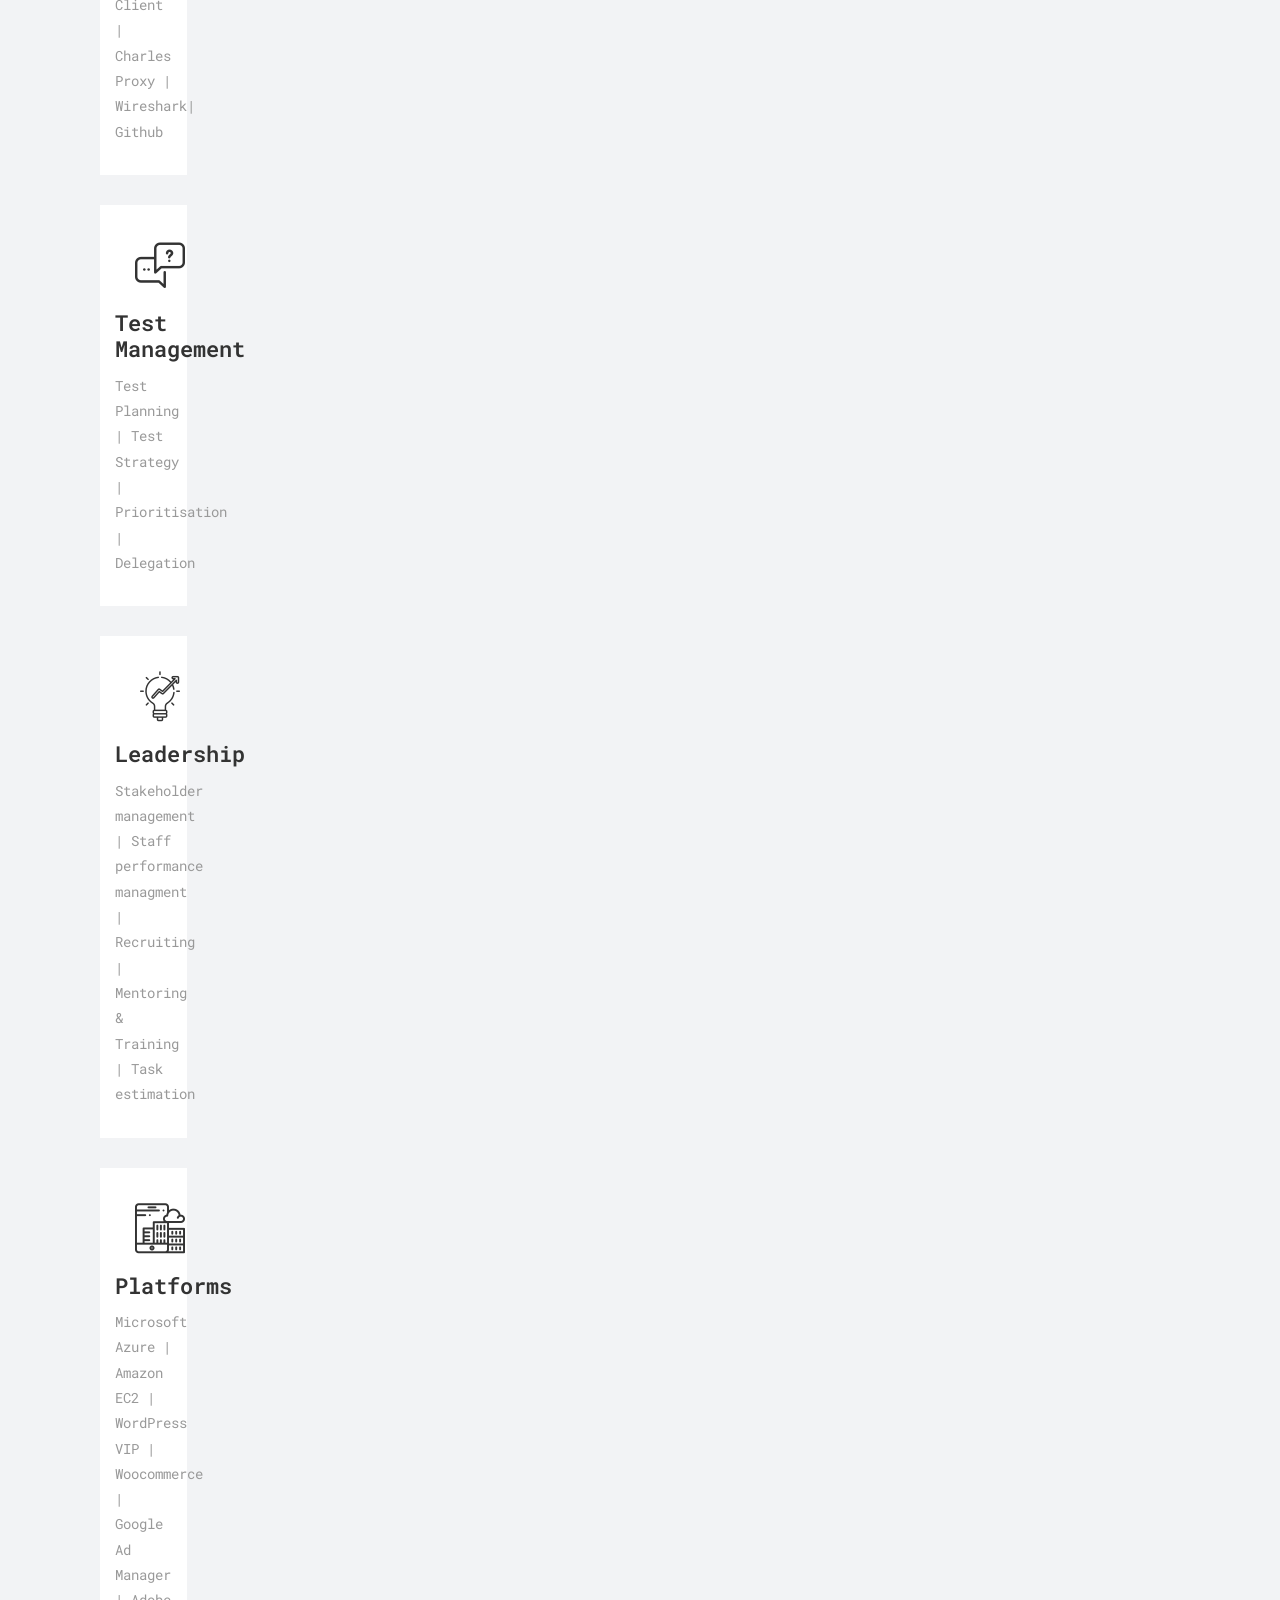
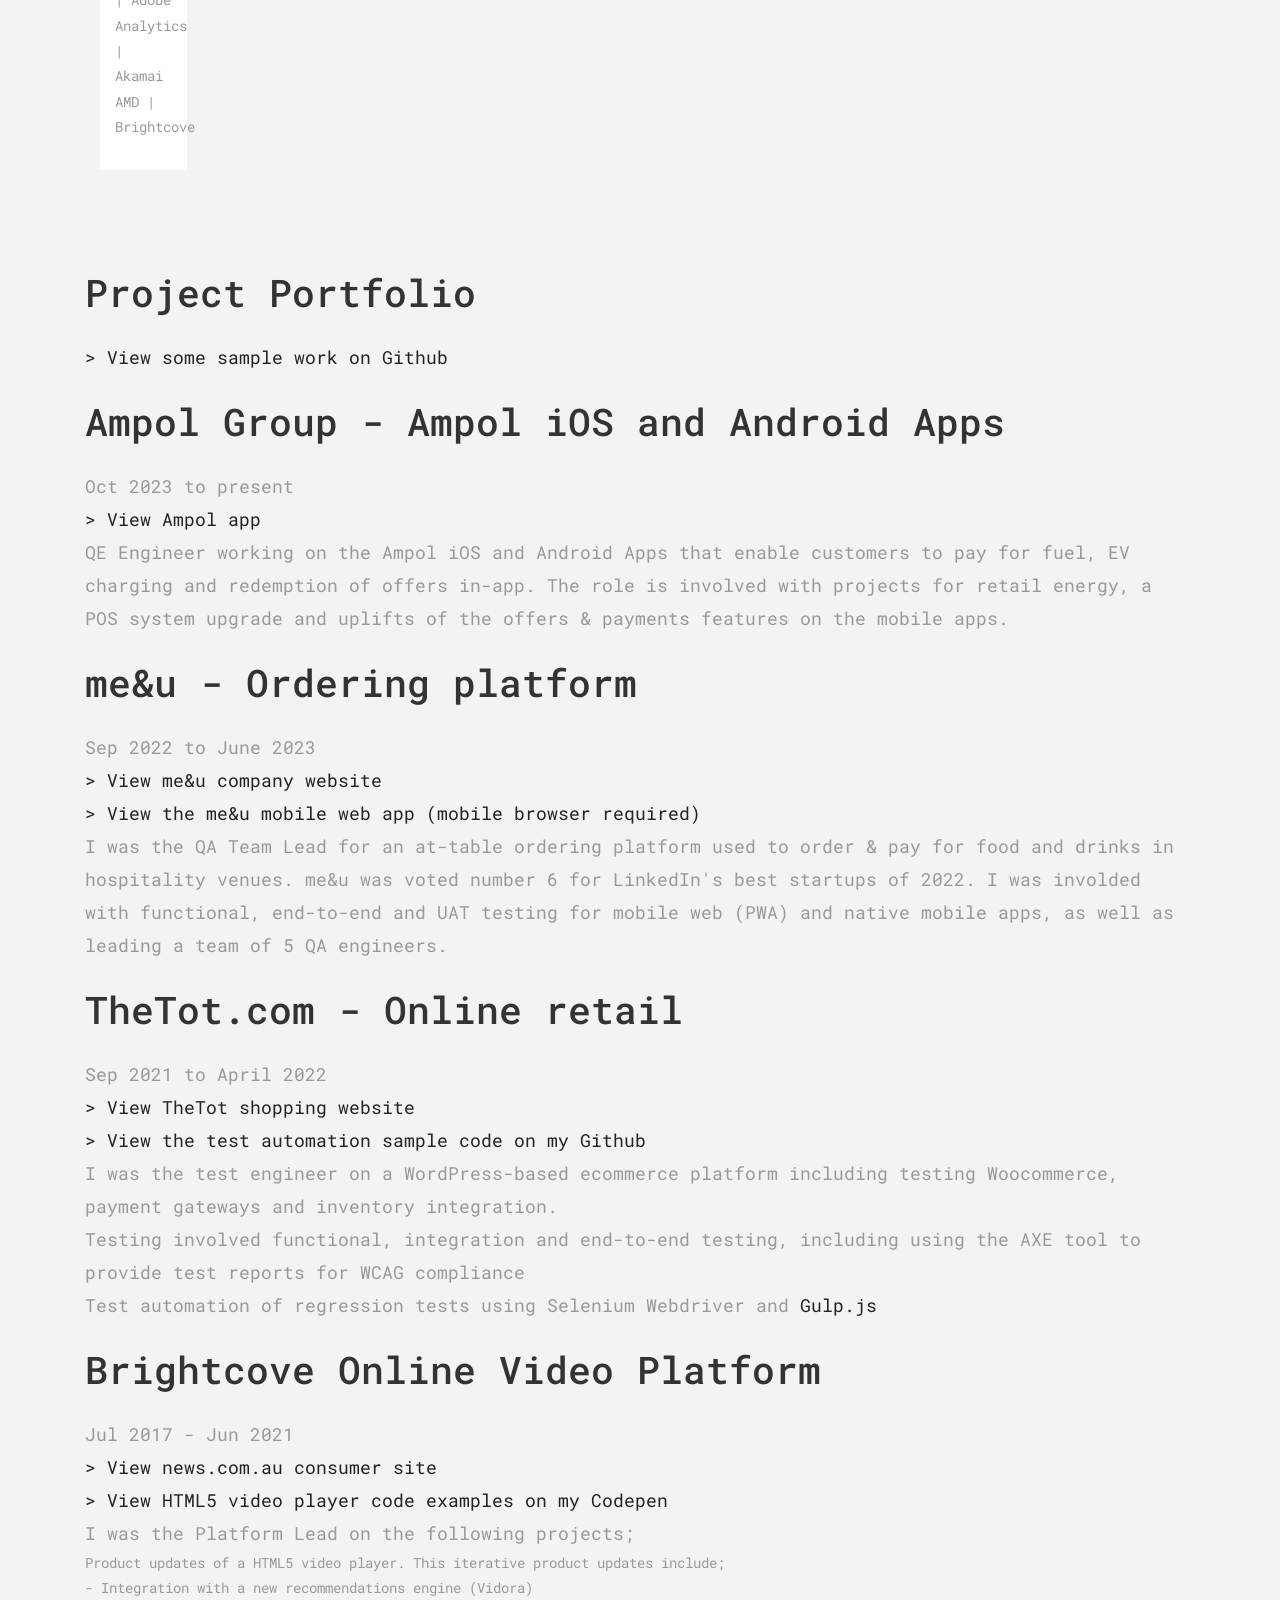
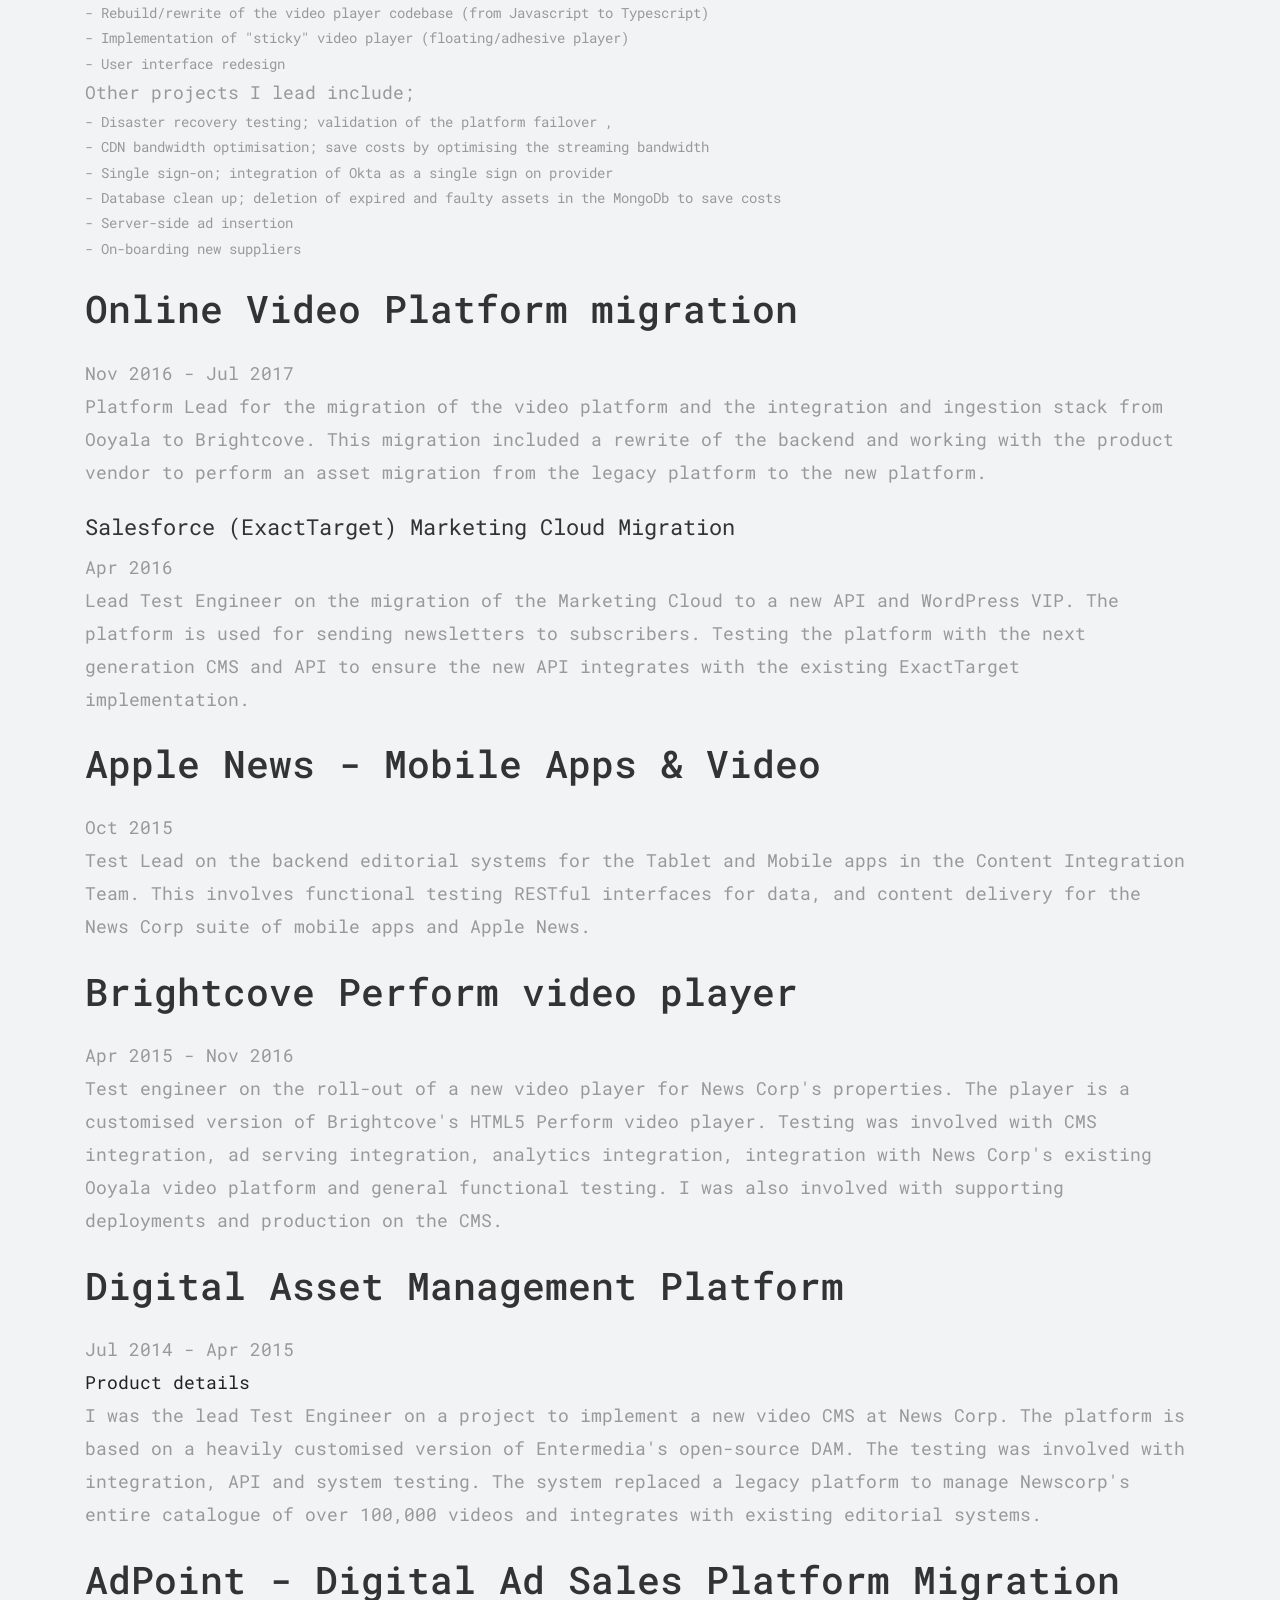
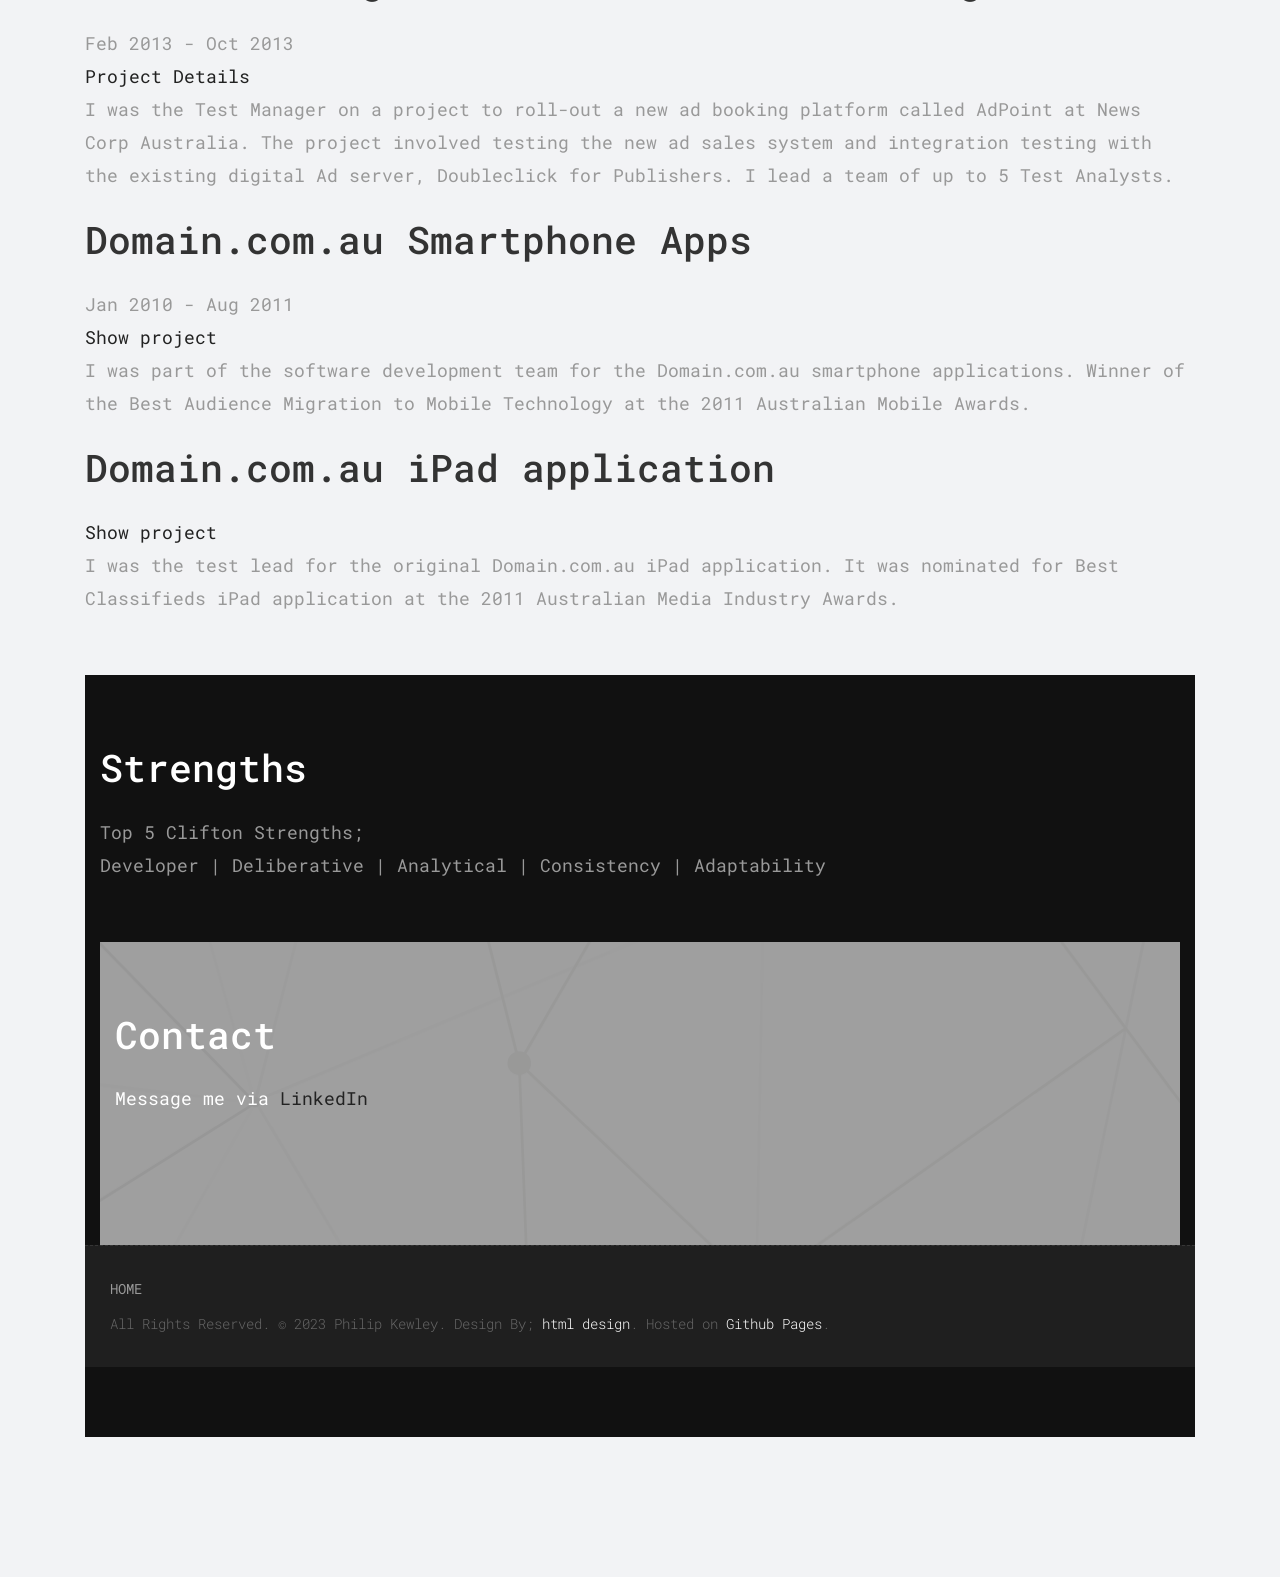
==== commit 1a93b0c9: "Update index_new.html" ====
--- a/index_new.html
+++ b/index_new.html
@@ -193,8 +193,7 @@
 						<span>POS systems</span> 
 						<span>Databases</span> 
 						<span>CRM</span> </div>
-						
-					</div>
+					
                 </div><!-- end col -->
 
 <!-- test automation -->                
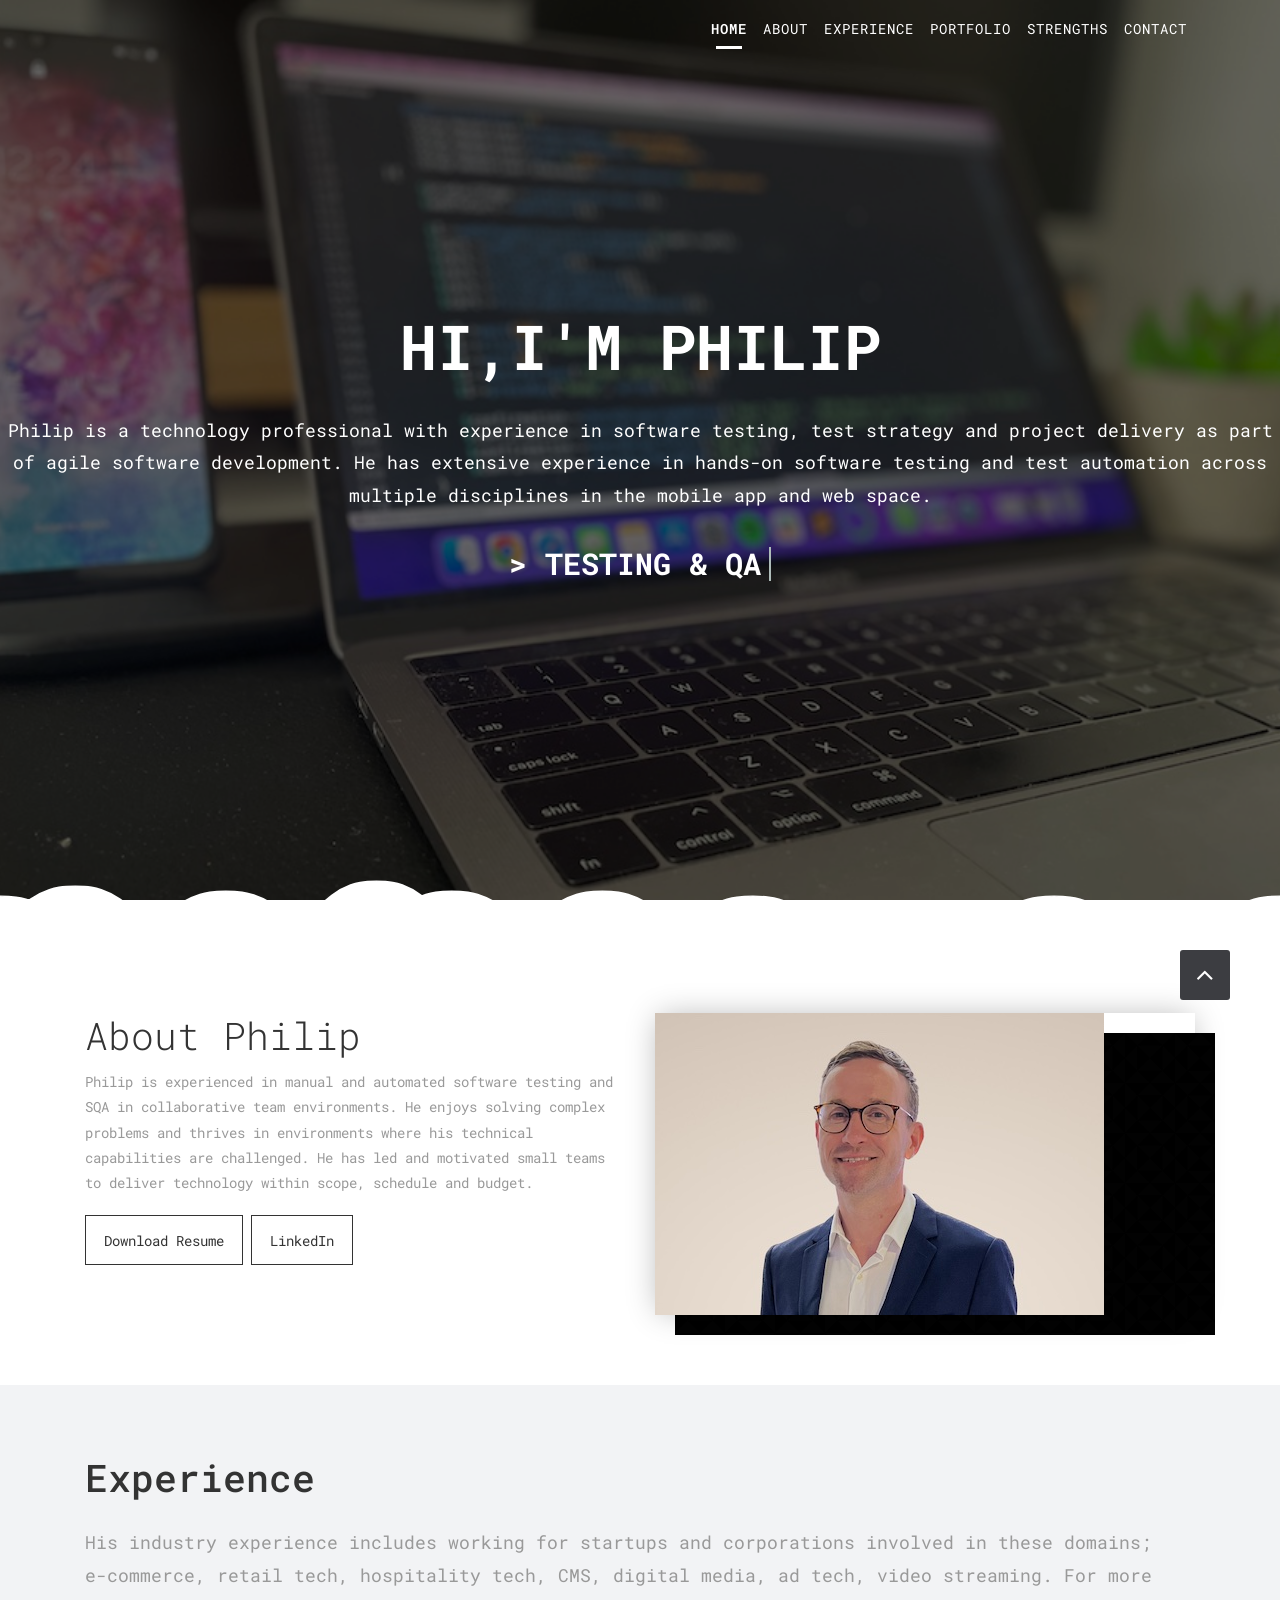
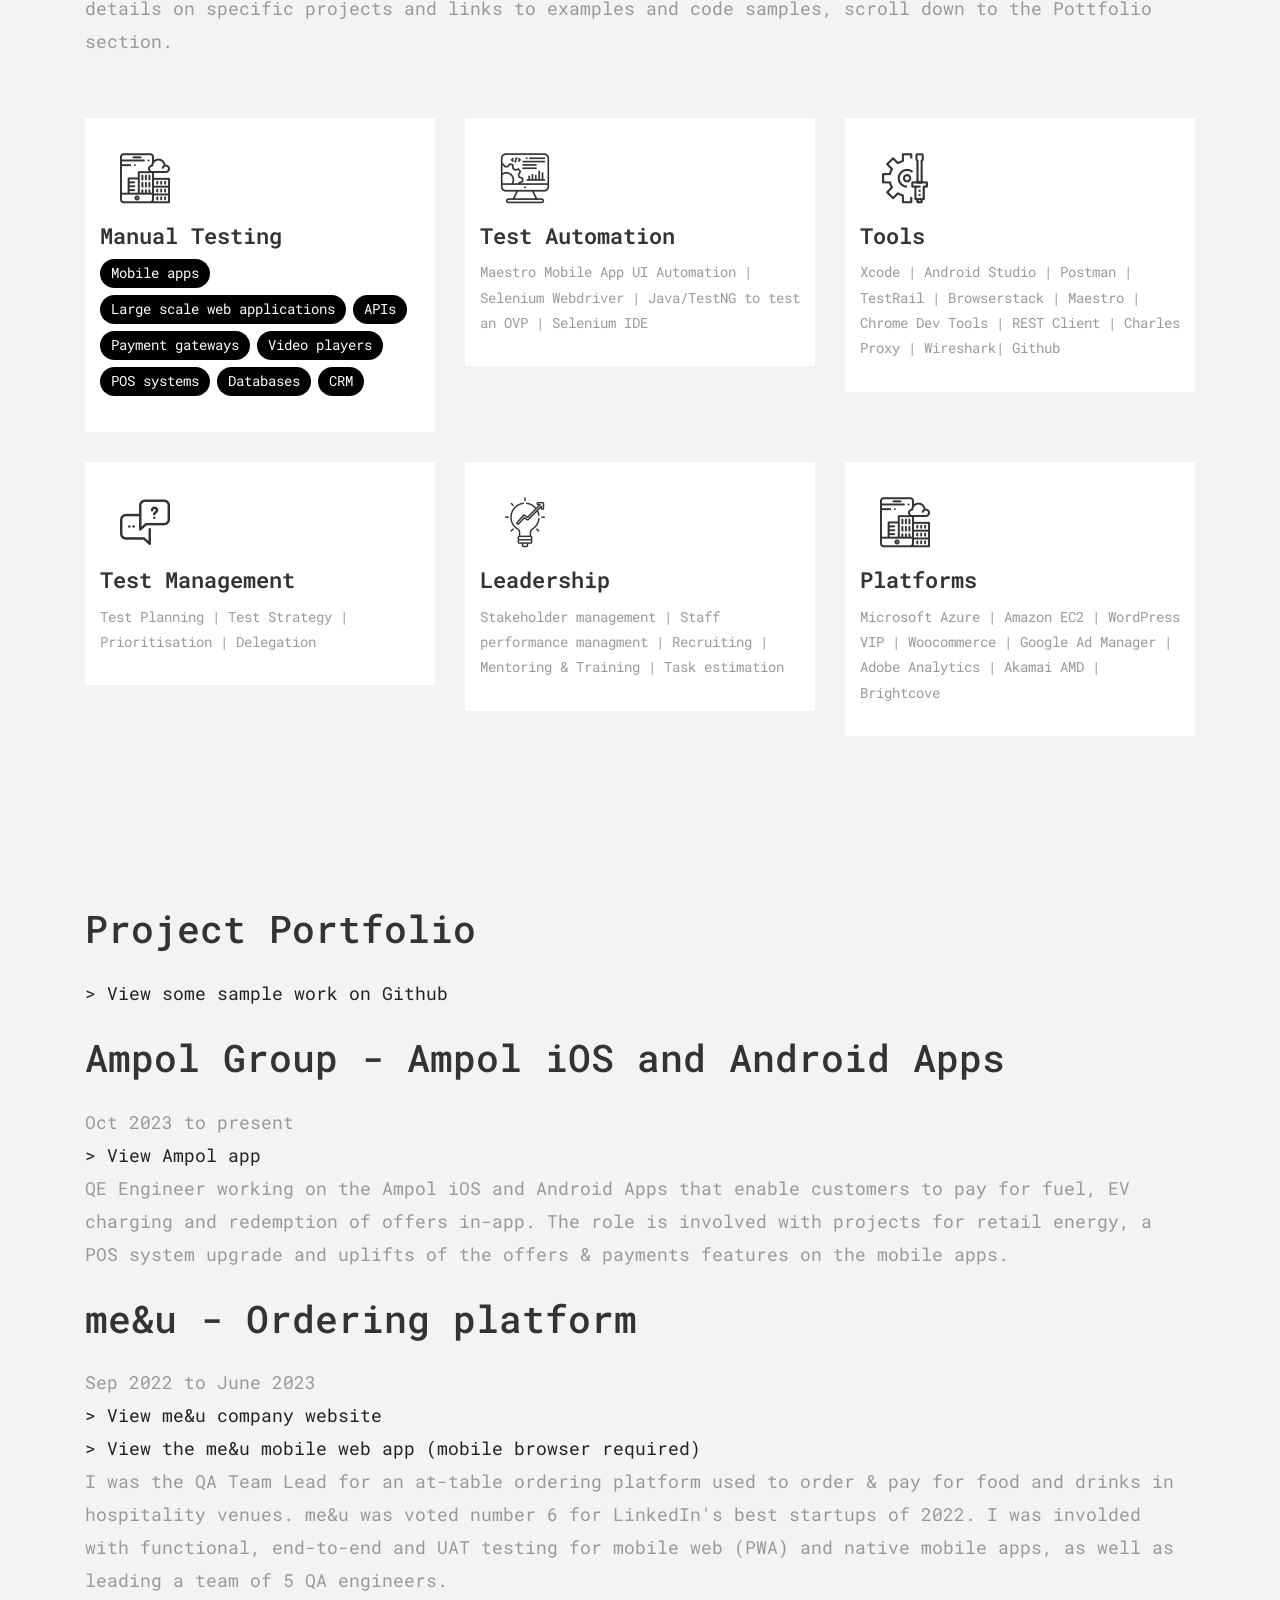
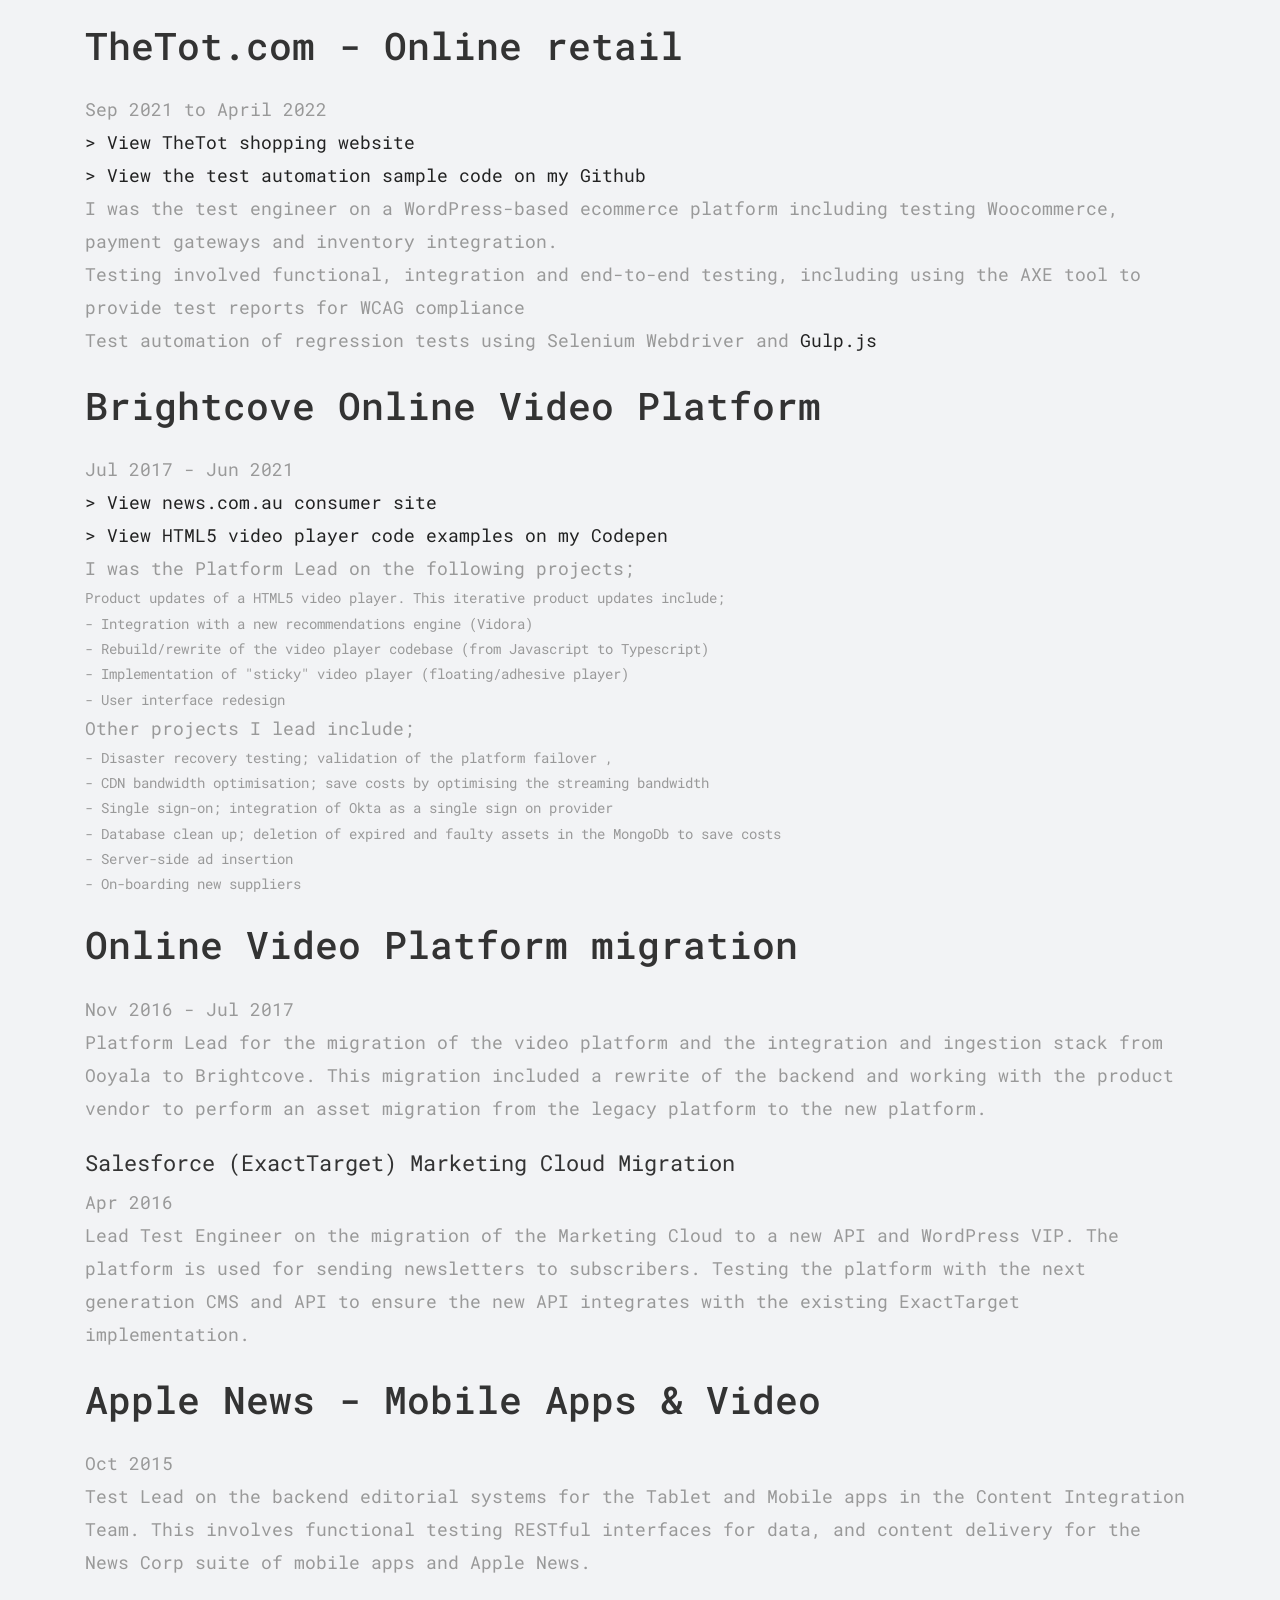
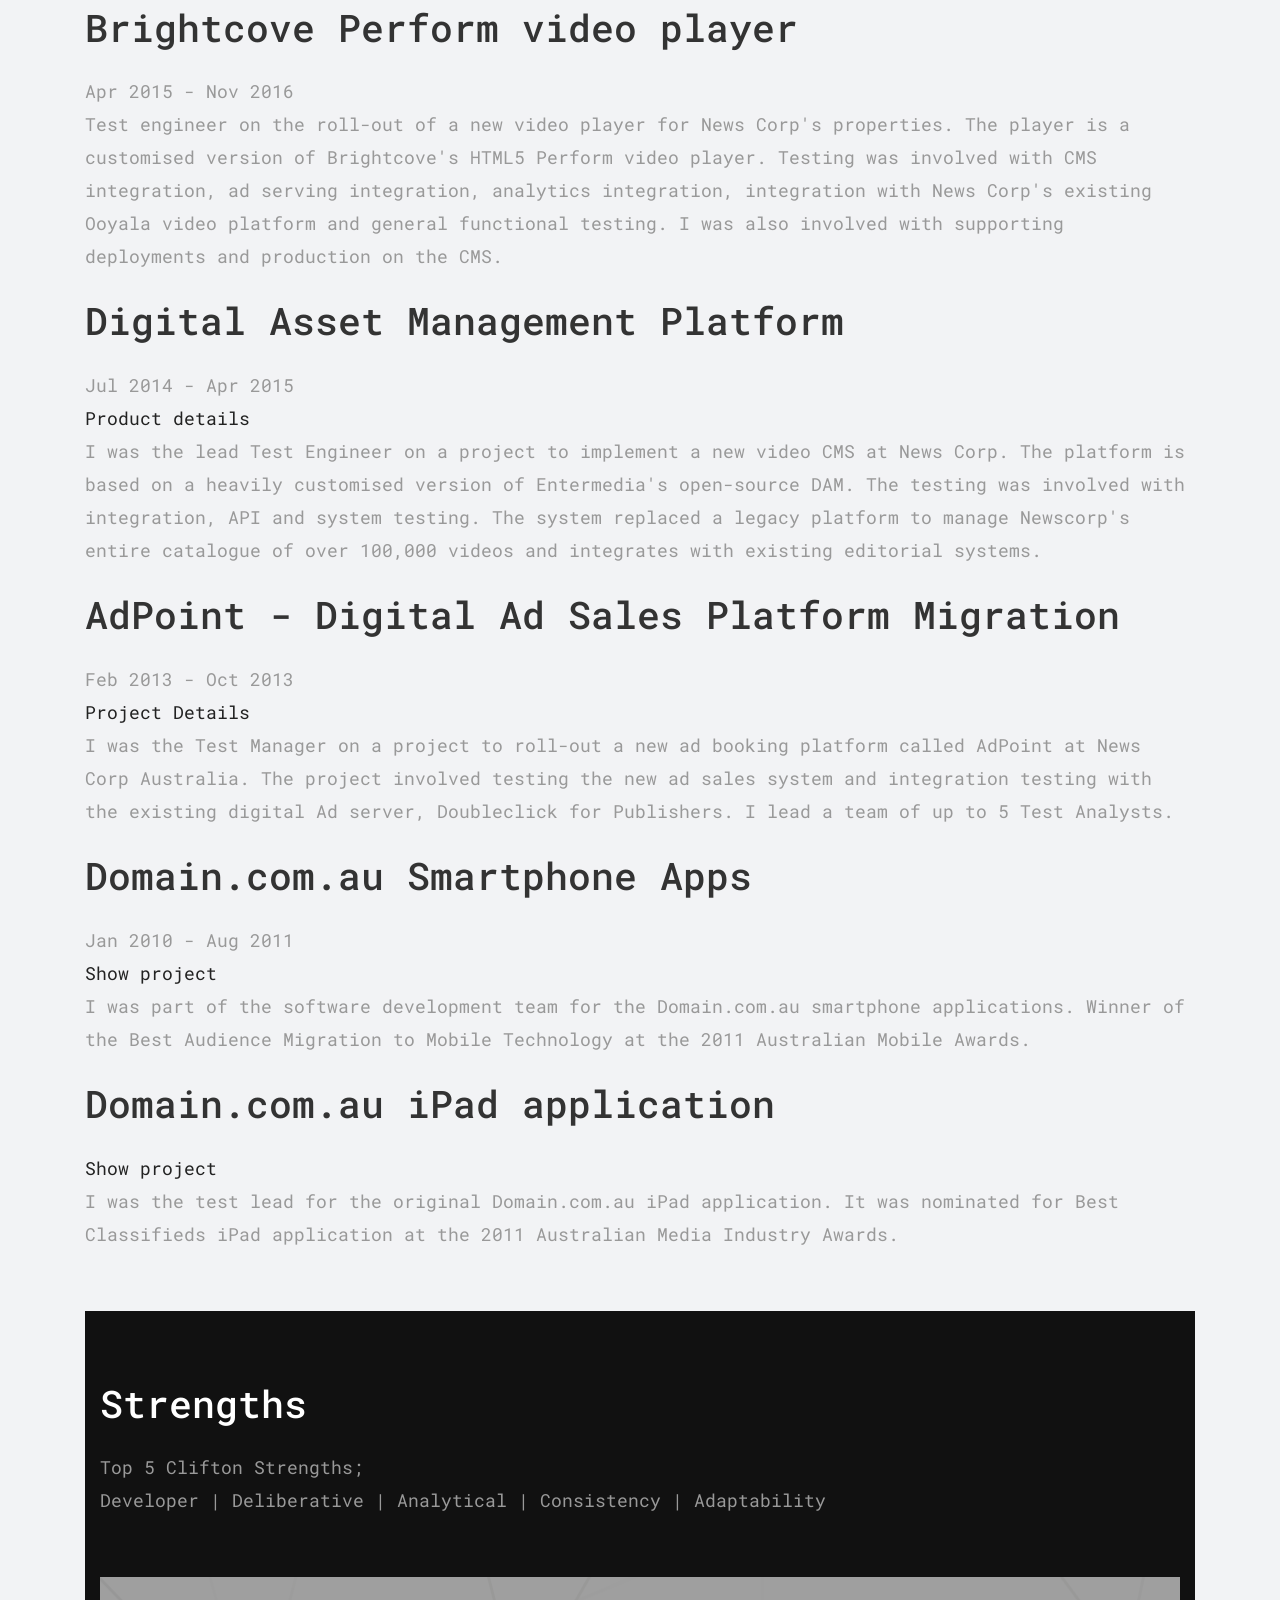
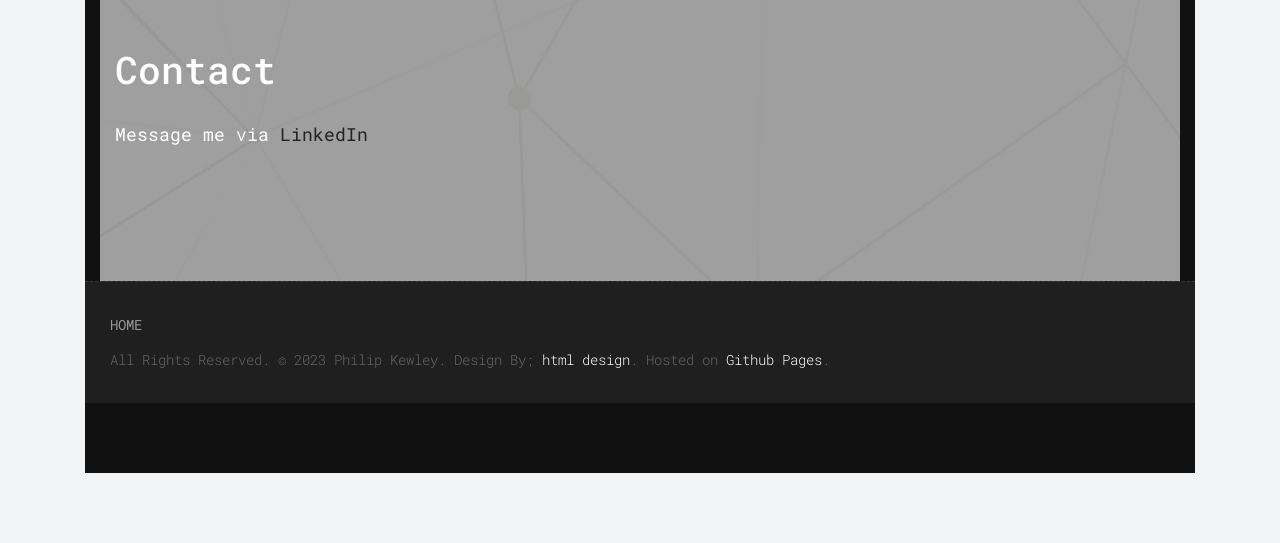
==== commit 5f7bdfc8: "Fix HTML structure by closing a div tag" ====
--- a/index_new.html
+++ b/index_new.html
@@ -193,7 +193,7 @@
 						<span>POS systems</span> 
 						<span>Databases</span> 
 						<span>CRM</span> </div>
-					
+					</div>
                 </div><!-- end col -->
 
 <!-- test automation -->                
--- a/css/custom.css
+++ b/css/custom.css
@@ -0,0 +1,16 @@
+.experience-pills span {
+    display: inline-block;
+    background: #000;
+    color: #fff;
+    padding: 5px 11px;
+    border-radius: 999px;
+    font-size: 0.85rem;
+    line-height: 1.4;
+    white-space: nowrap;
+    transition: background-color 0.2s ease, transform 0.2s ease;
+}
+
+.experience-pills span:hover {
+    background: #333;
+    transform: translateY(-1px);
+}
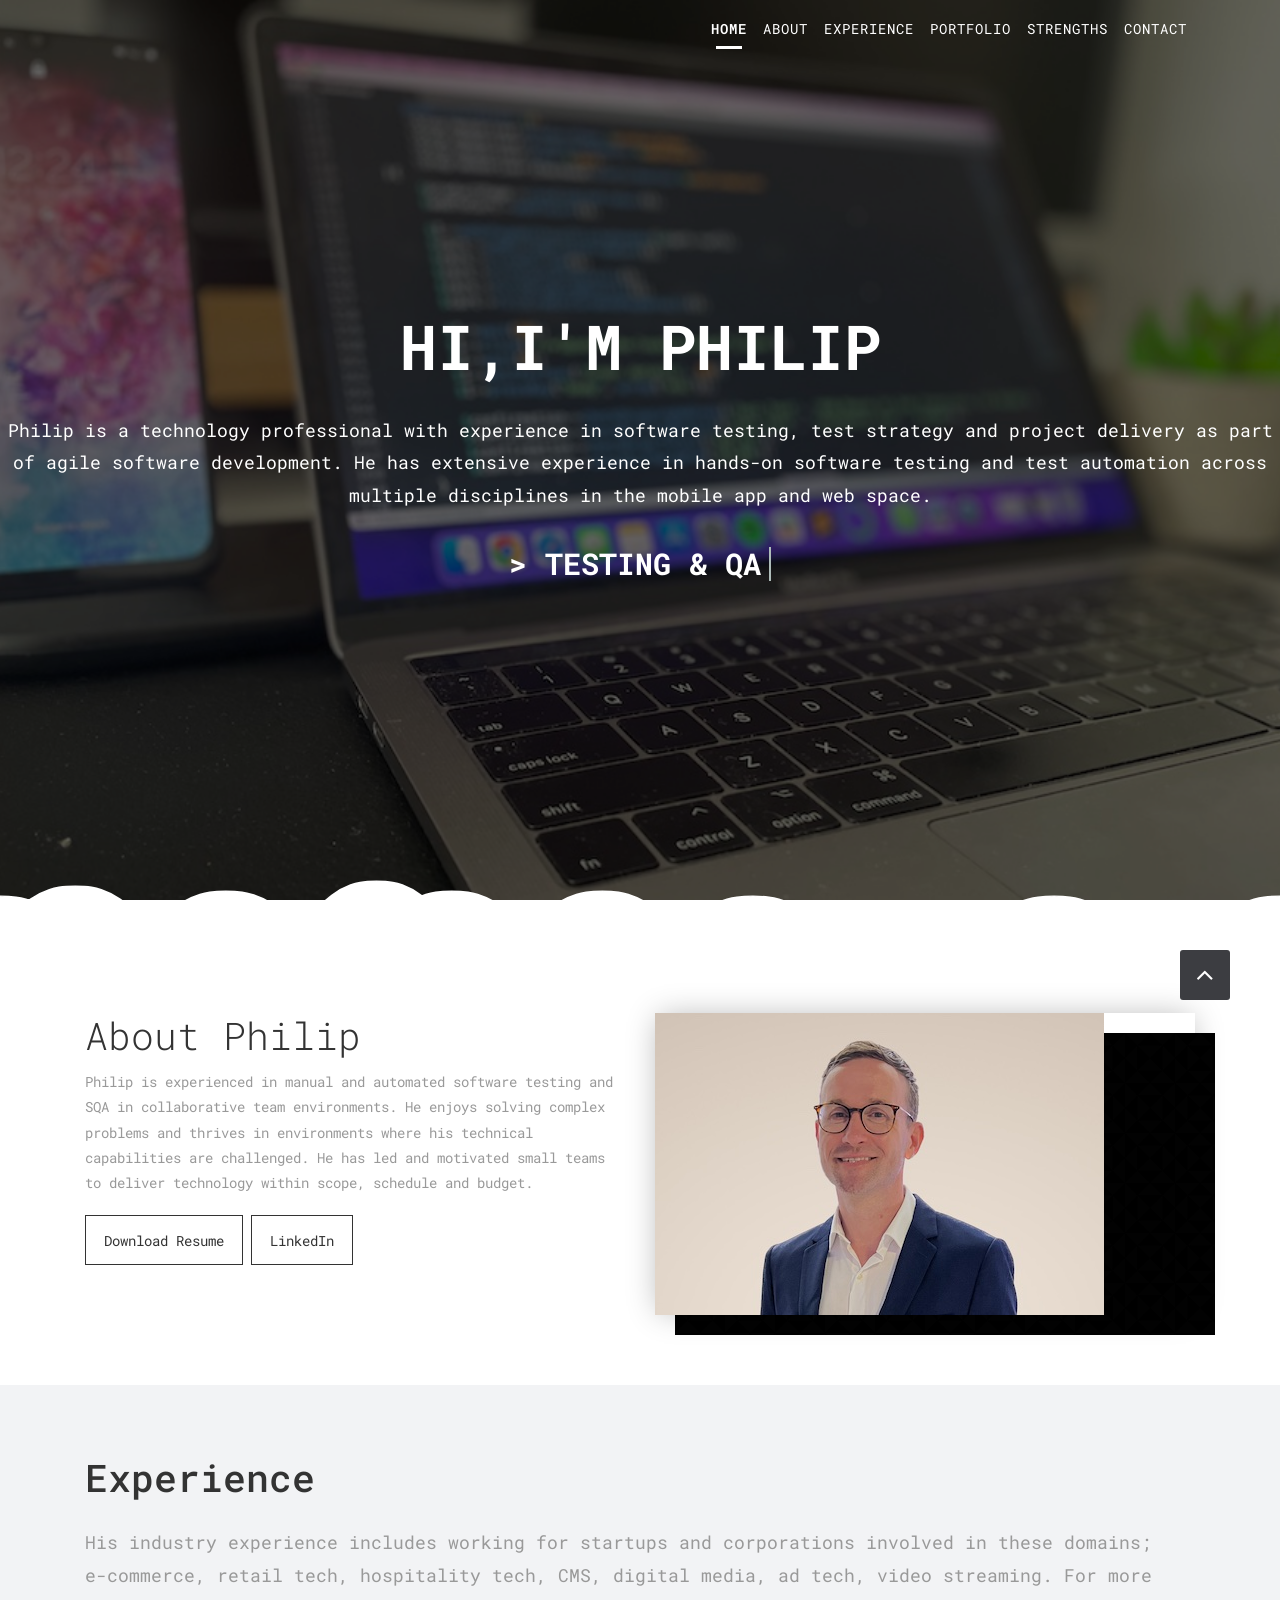
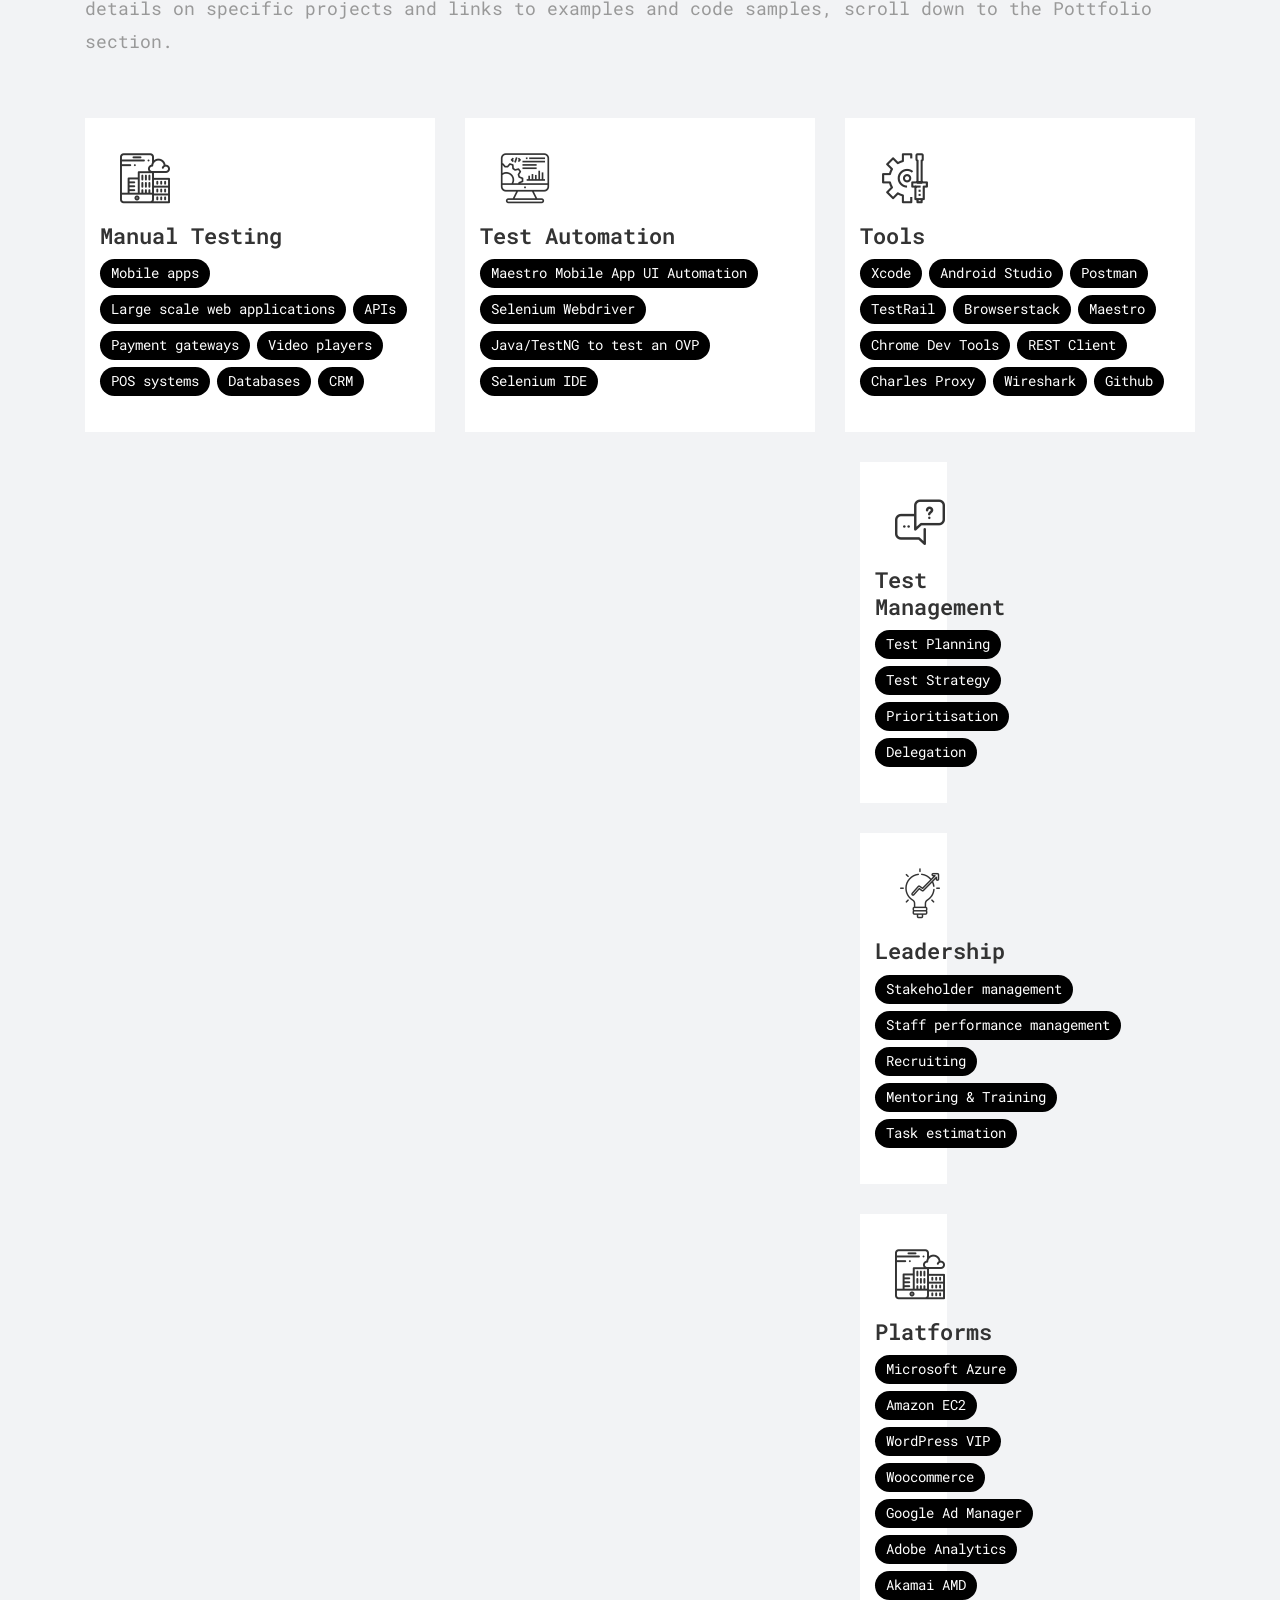
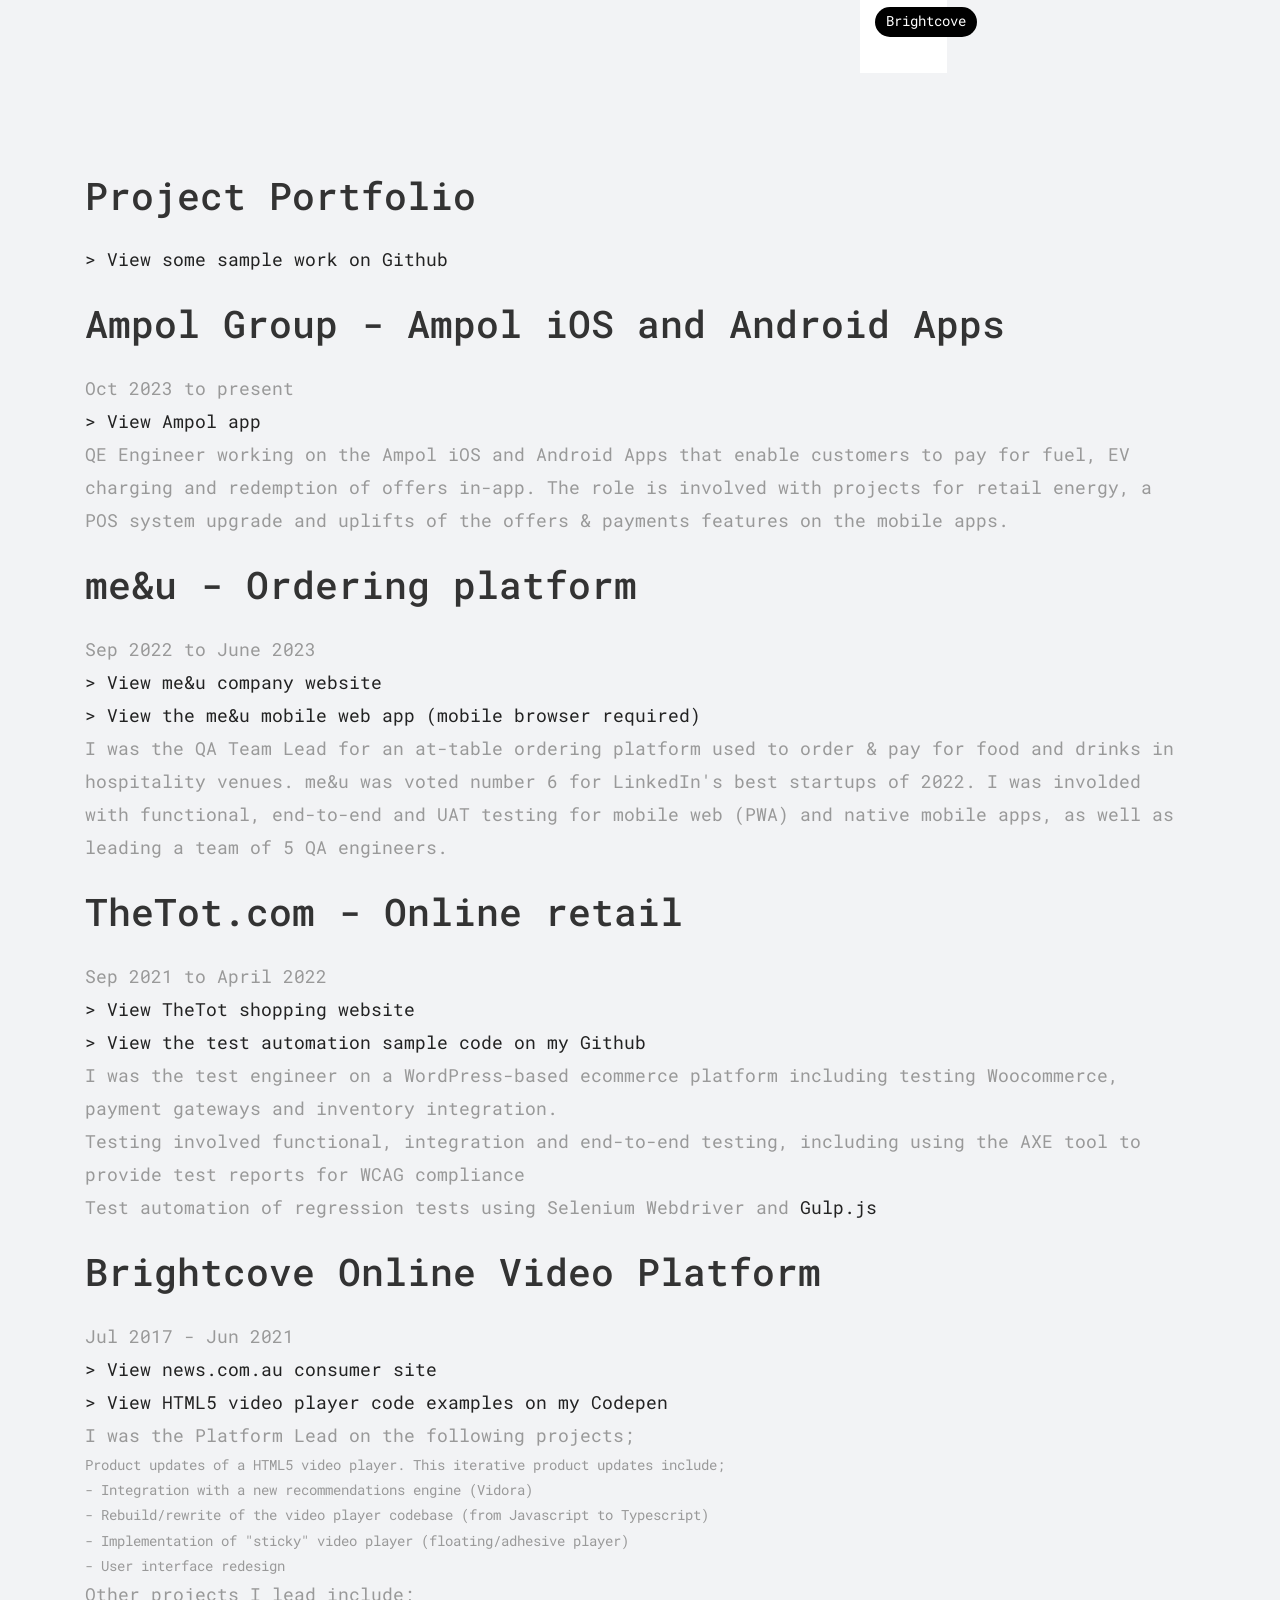
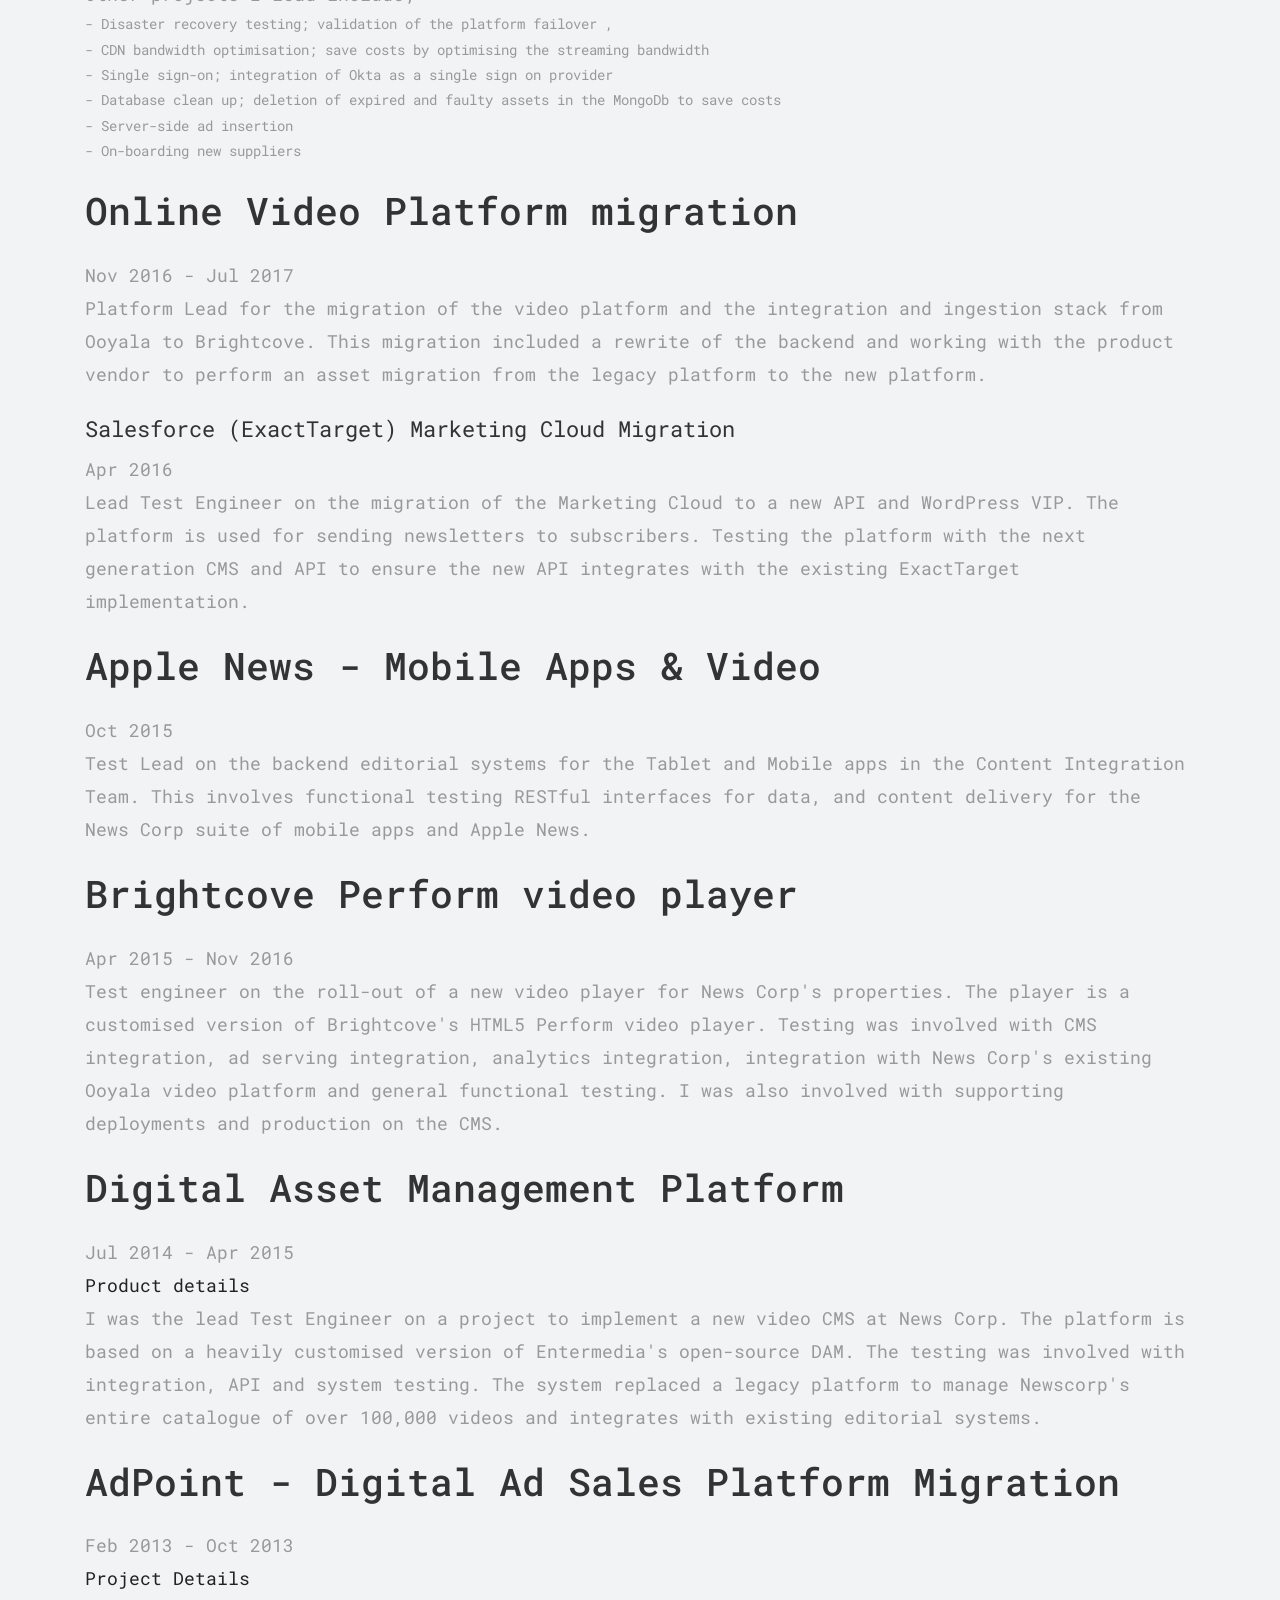
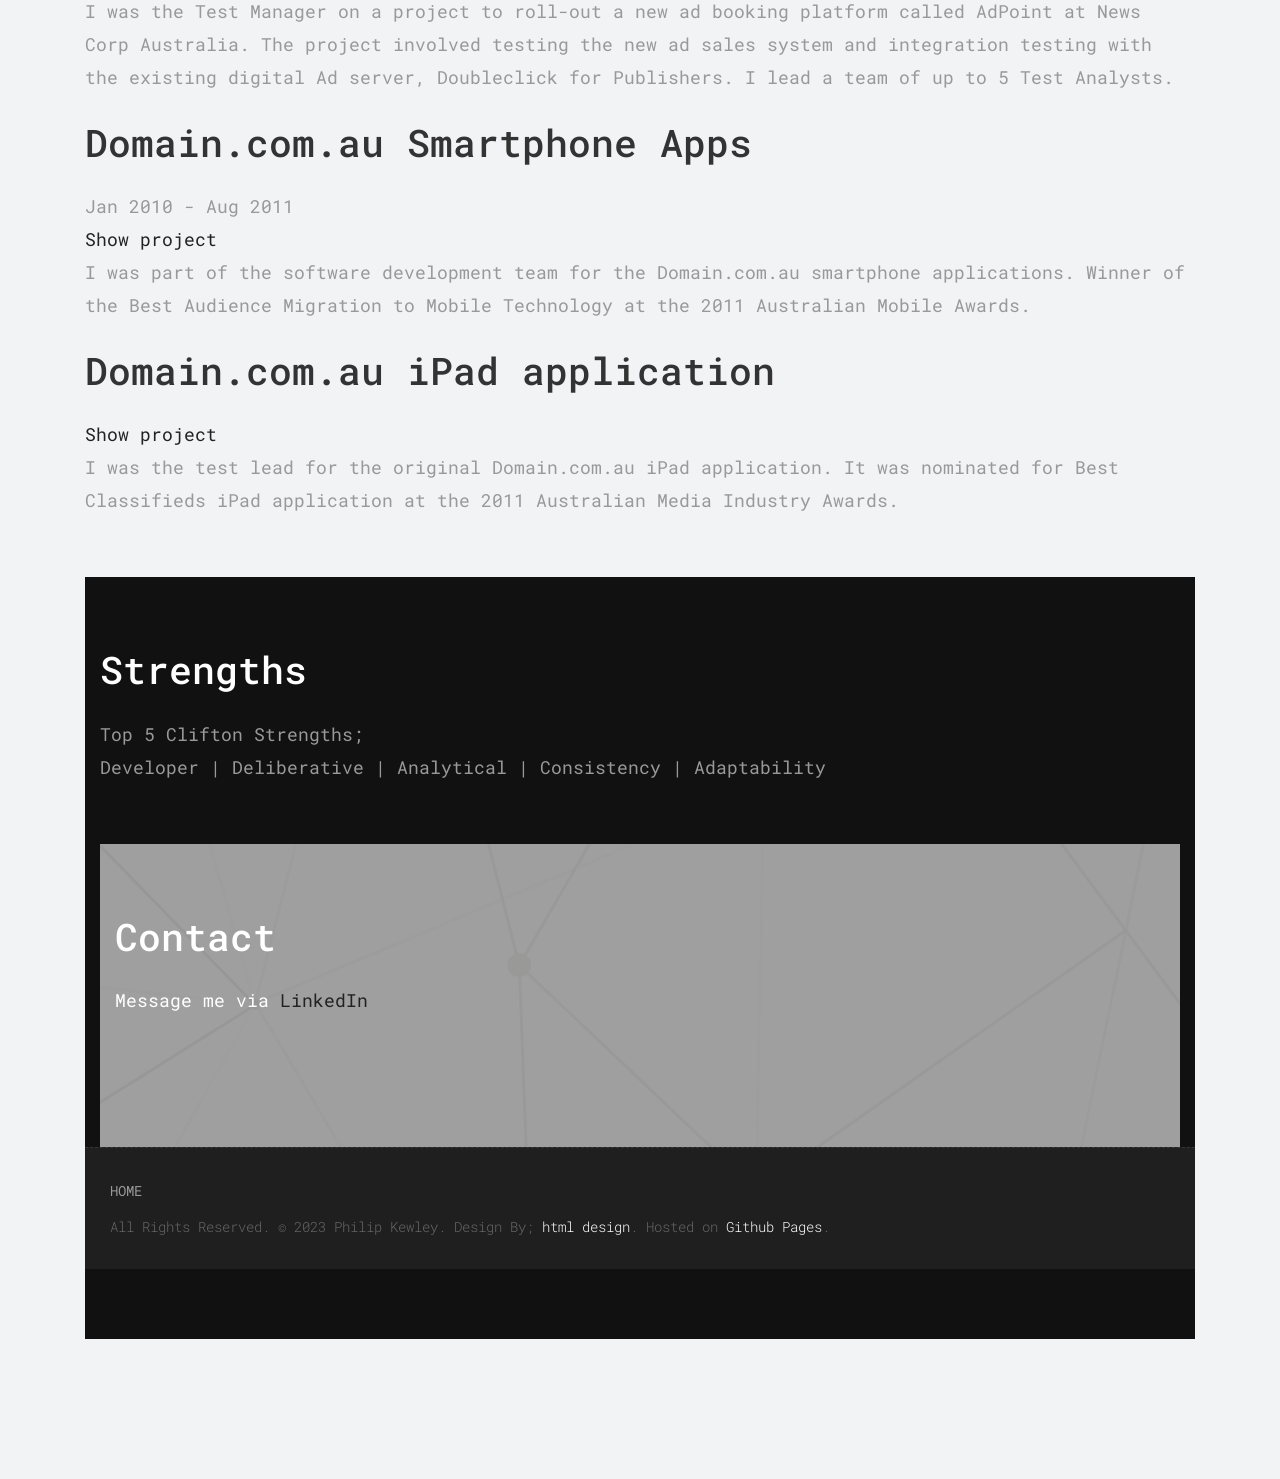
==== commit 1ac4f9c0: "Replace paragraphs with experience pills in index_new.html" ====
--- a/index_new.html
+++ b/index_new.html
@@ -203,7 +203,7 @@
 							<i class="flaticon-seo"></i>
 						</div>
 						<h2>Test Automation</h2>
-						<p>Maestro Mobile App UI Automation | Selenium Webdriver | Java/TestNG to test an OVP | Selenium IDE </p>
+						<div class="experience-pills"> <span>Maestro Mobile App UI Automation</span> <span>Selenium Webdriver</span> <span>Java/TestNG to test an OVP</span> <span>Selenium IDE</span> </div>
 					</div>
                 </div><!-- end col -->
 
@@ -214,7 +214,7 @@
 							<i class="flaticon-process"></i>
 						</div>
 						<h2>Tools</h2>
-						<p>Xcode | Android Studio | Postman | TestRail | Browserstack | Maestro | Chrome Dev Tools | REST Client | Charles Proxy | Wireshark| Github</p>
+					<div class="experience-pills"> <span>Xcode</span> <span>Android Studio</span> <span>Postman</span> <span>TestRail</span> <span>Browserstack</span> <span>Maestro</span> <span>Chrome Dev Tools</span> <span>REST Client</span> <span>Charles Proxy</span> <span>Wireshark</span> <span>Github</span>
 					</div>
                 </div><!-- end col -->
 
@@ -226,7 +226,7 @@
 							<i class="flaticon-discuss-issue"></i>
 						</div>
 						<h2>Test Management</h2>
-						<p>Test Planning | Test Strategy | Prioritisation | Delegation</p>
+						<div class="experience-pills"> <span>Test Planning</span> <span>Test Strategy</span> <span>Prioritisation</span> <span>Delegation</span> </div>
 					</div>
                 </div><!-- end col -->
 
@@ -237,7 +237,7 @@
 							<i class="flaticon-idea"></i>
 						</div>
 						<h2>Leadership</h2>
-						<p>Stakeholder management | Staff performance managment | Recruiting | Mentoring & Training | Task estimation 
+						<div class="experience-pills"> <span>Stakeholder management</span> <span>Staff performance management</span> <span>Recruiting</span> <span>Mentoring &amp; Training</span> <span>Task estimation</span> </div>
                         </p>
 					</div>
                 </div><!-- end col -->
@@ -250,7 +250,7 @@
 							<i class="flaticon-development"></i>
 						</div>
 						<h2>Platforms</h2>
-						<p>Microsoft Azure | Amazon EC2 | WordPress VIP | Woocommerce | Google Ad Manager | Adobe Analytics | Akamai AMD | Brightcove</p>
+						<div class="experience-pills"> <span>Microsoft Azure</span> <span>Amazon EC2</span> <span>WordPress VIP</span> <span>Woocommerce</span> <span>Google Ad Manager</span> <span>Adobe Analytics</span> <span>Akamai AMD</span> <span>Brightcove</span> </div>
 					</div>
                 </div><!-- end col -->
 
--- a/css/custom.css
+++ b/css/custom.css
@@ -1,3 +1,10 @@
+.experience-pills {
+    display: flex;
+    flex-wrap: wrap;
+    gap: 7px;
+    margin: 0 0 1.5em 0;
+}
+
 .experience-pills span {
     display: inline-block;
     background: #000;
@@ -14,3 +21,4 @@
     background: #333;
     transform: translateY(-1px);
 }
+
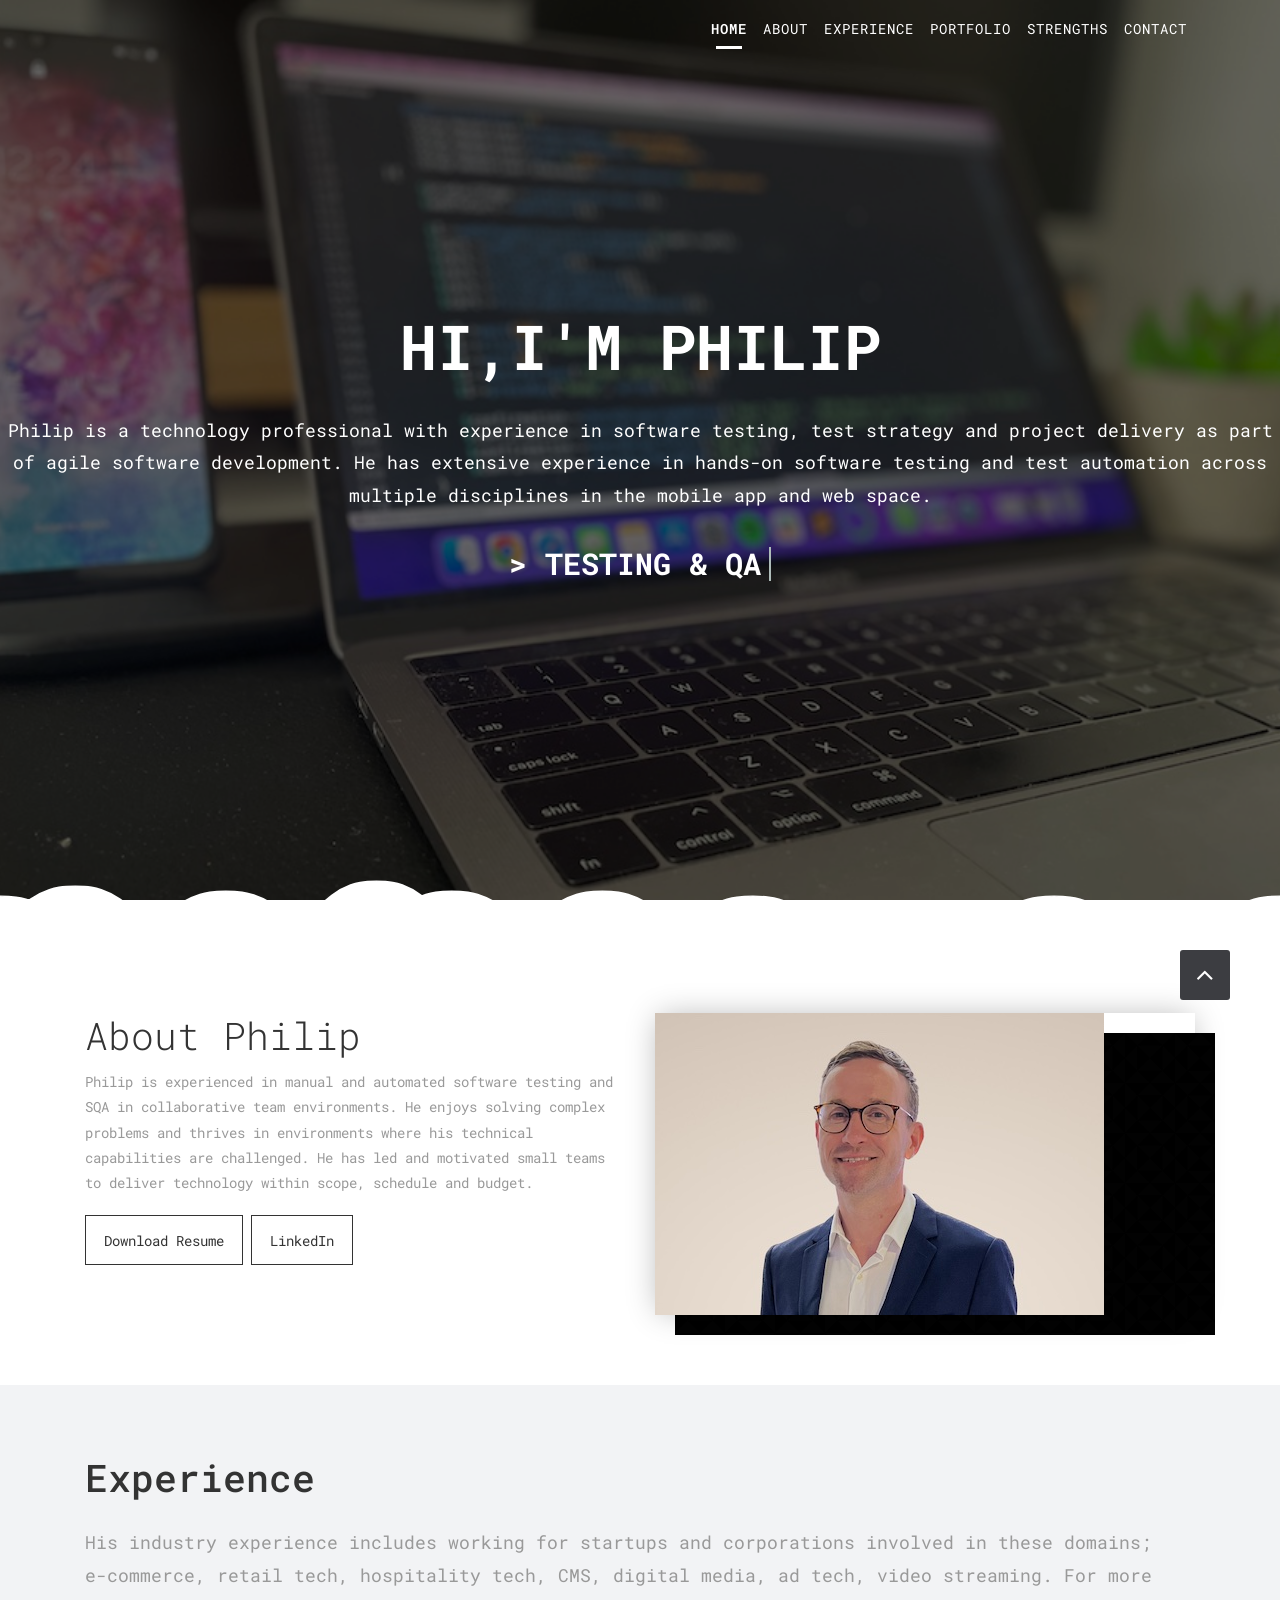
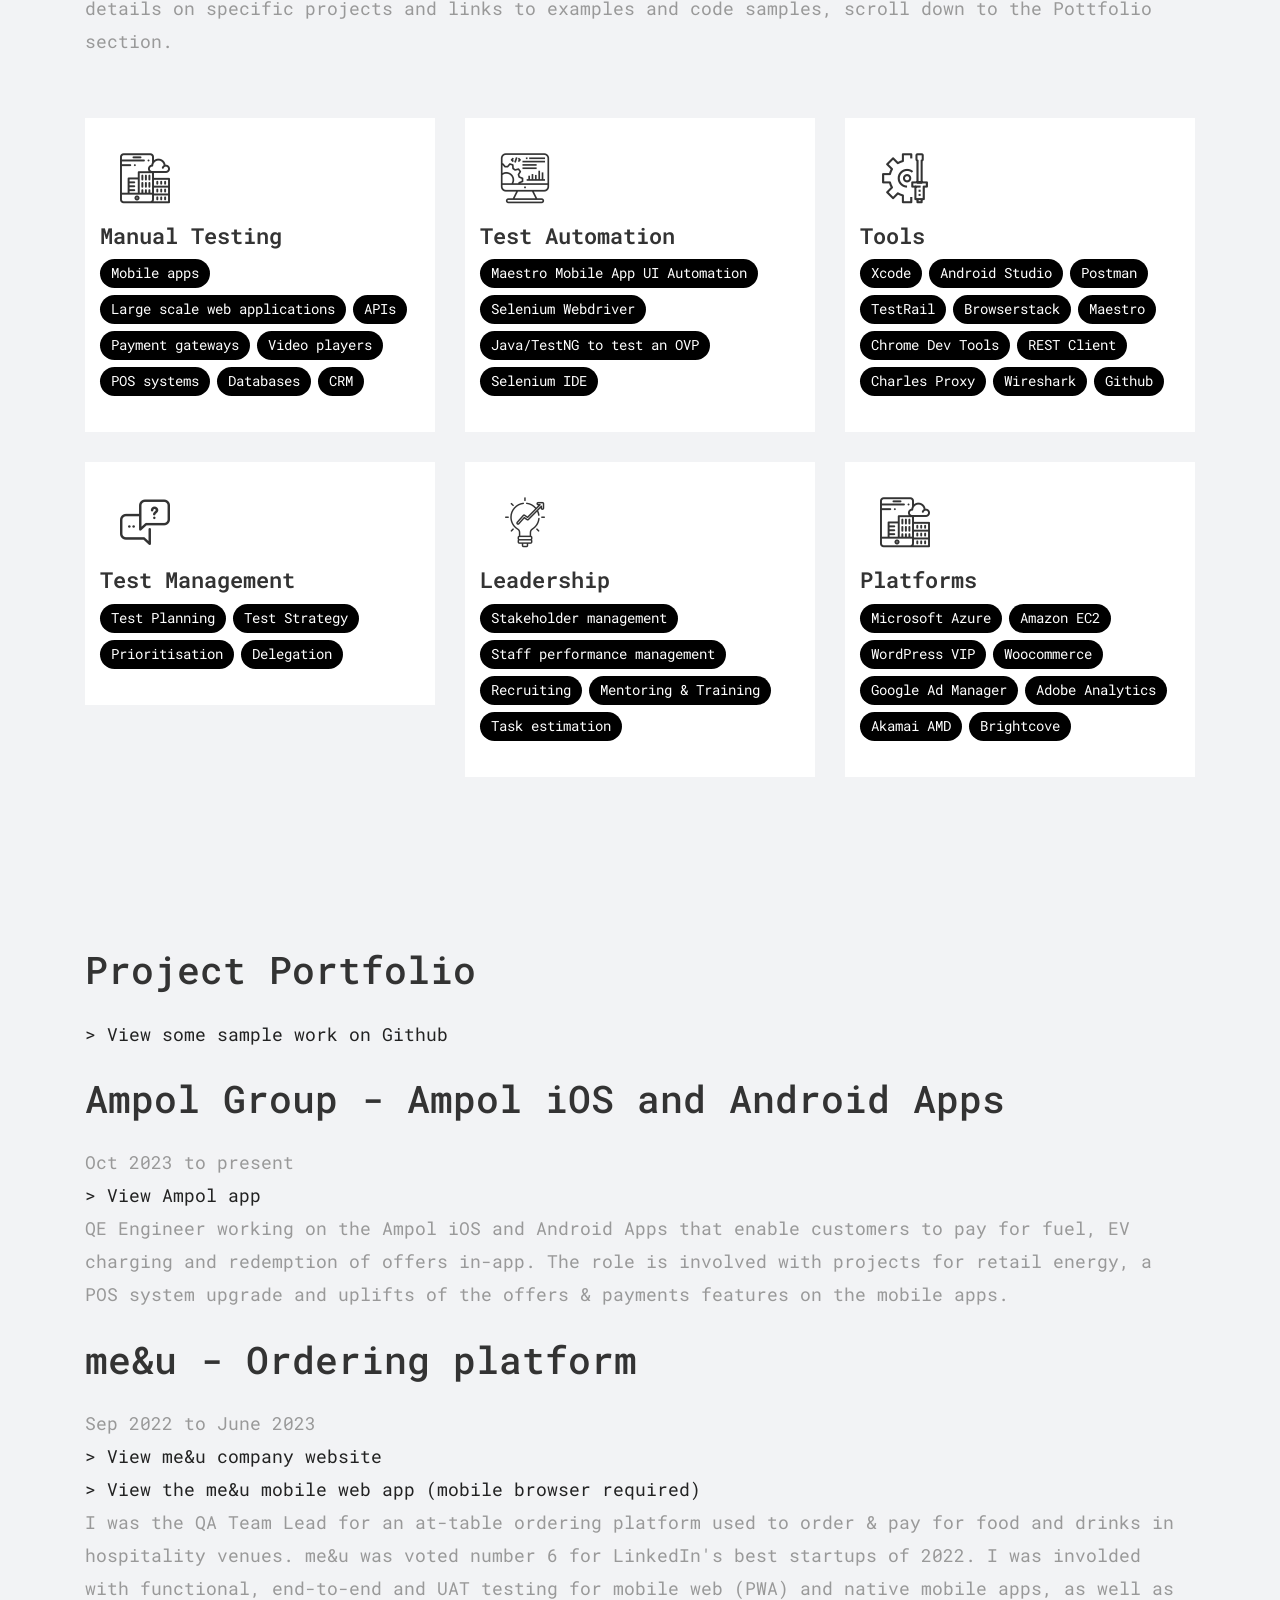
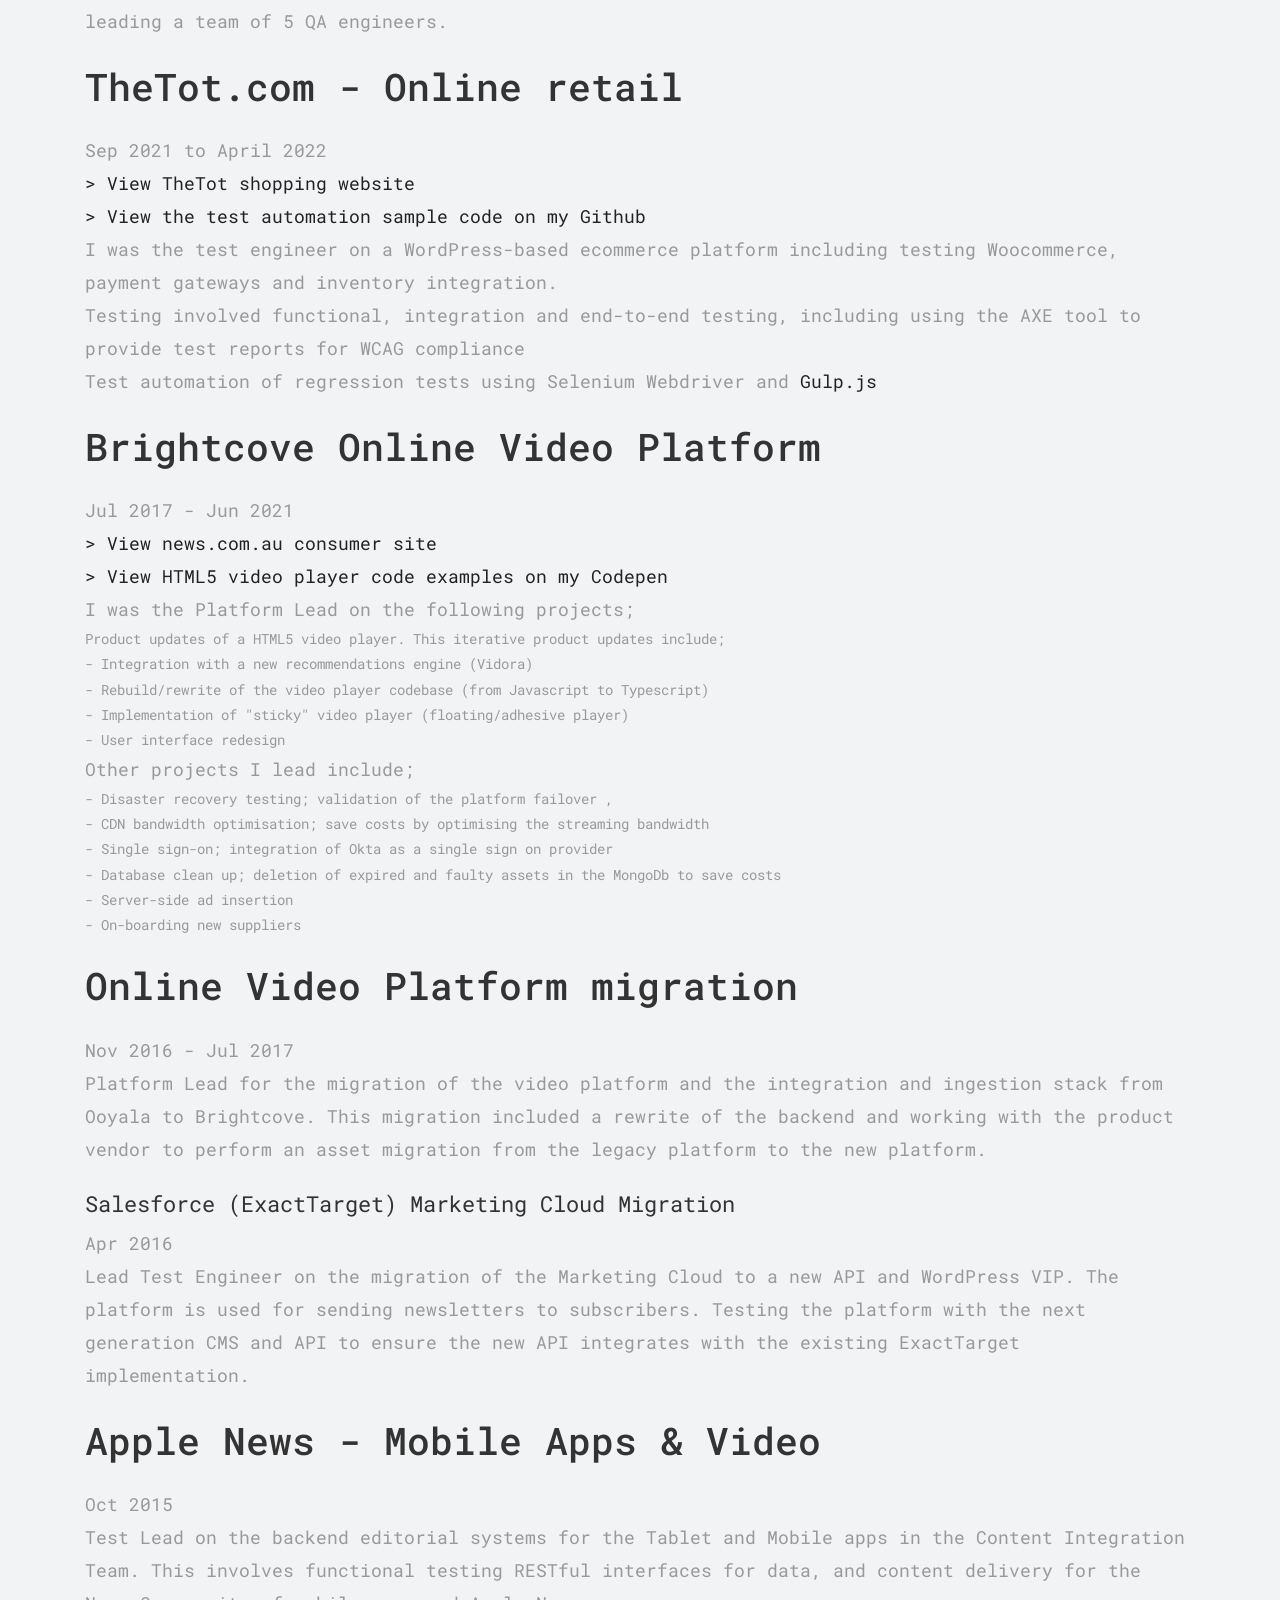
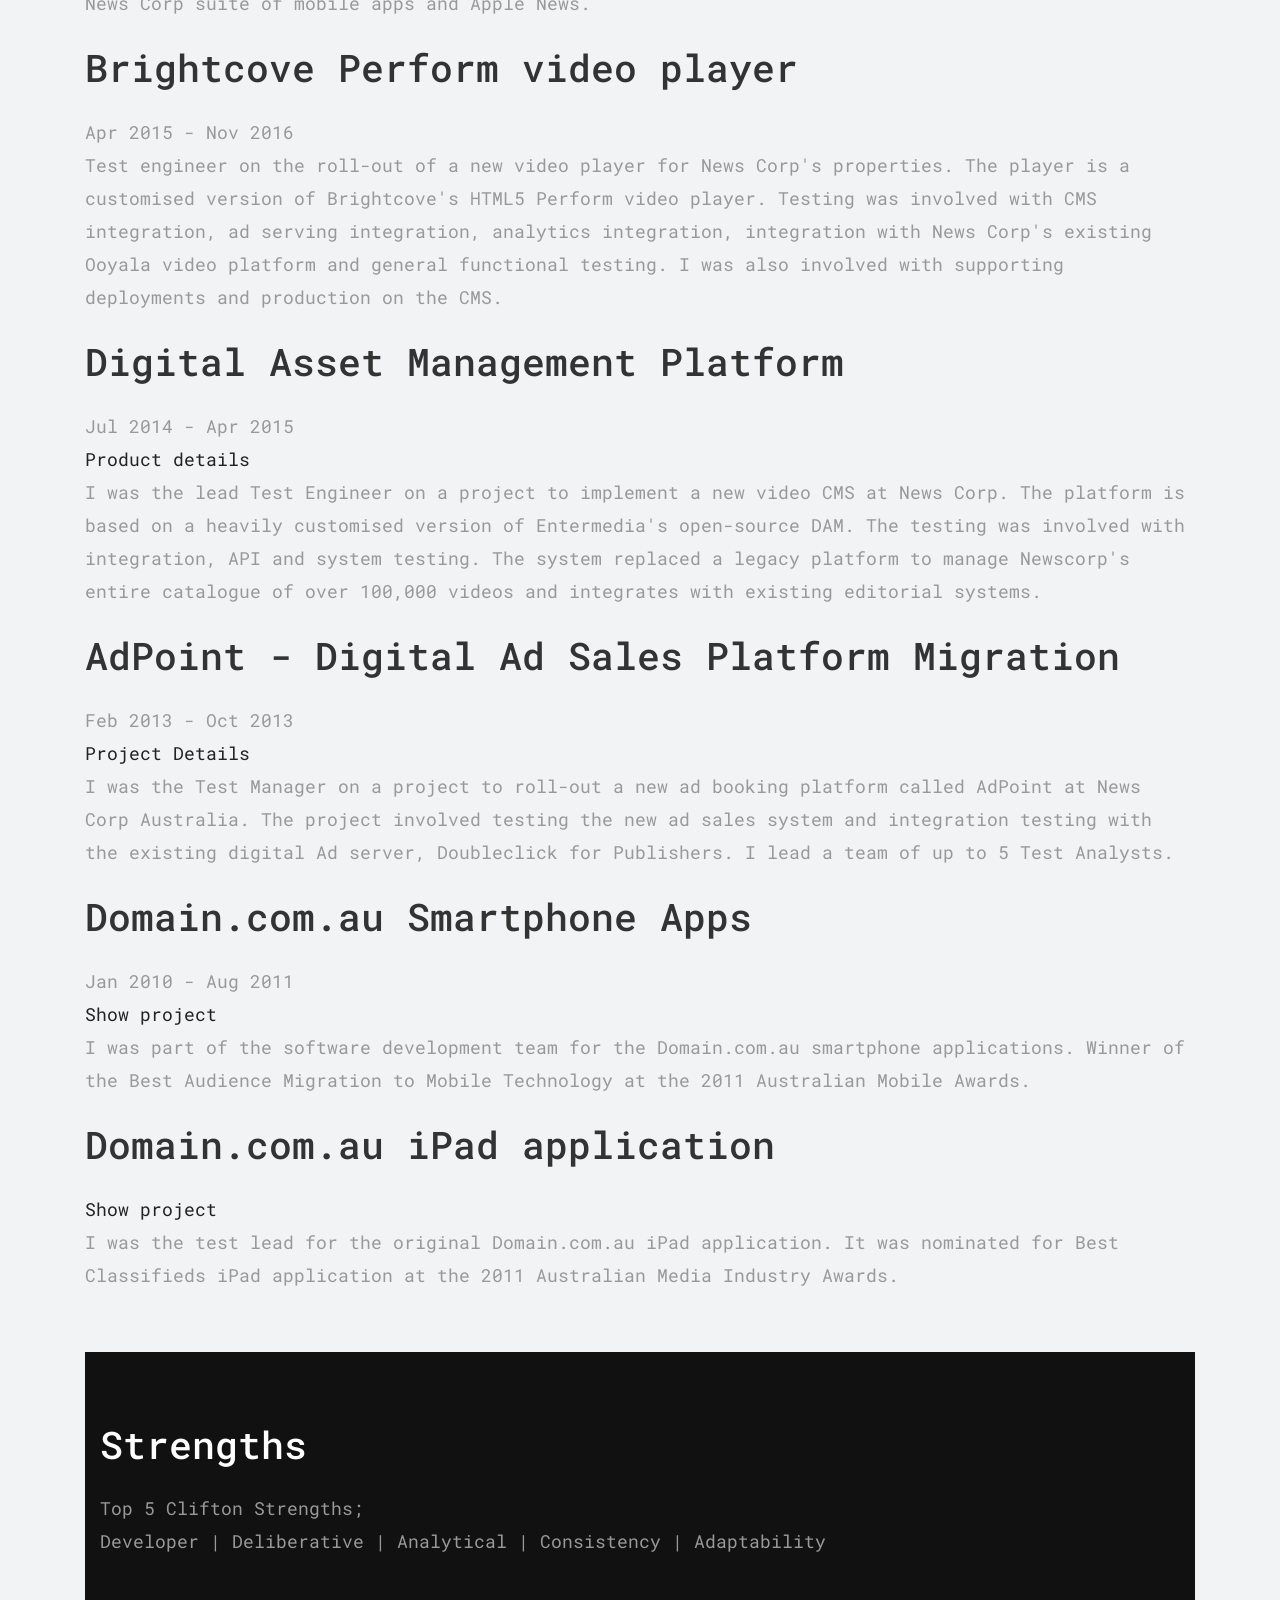
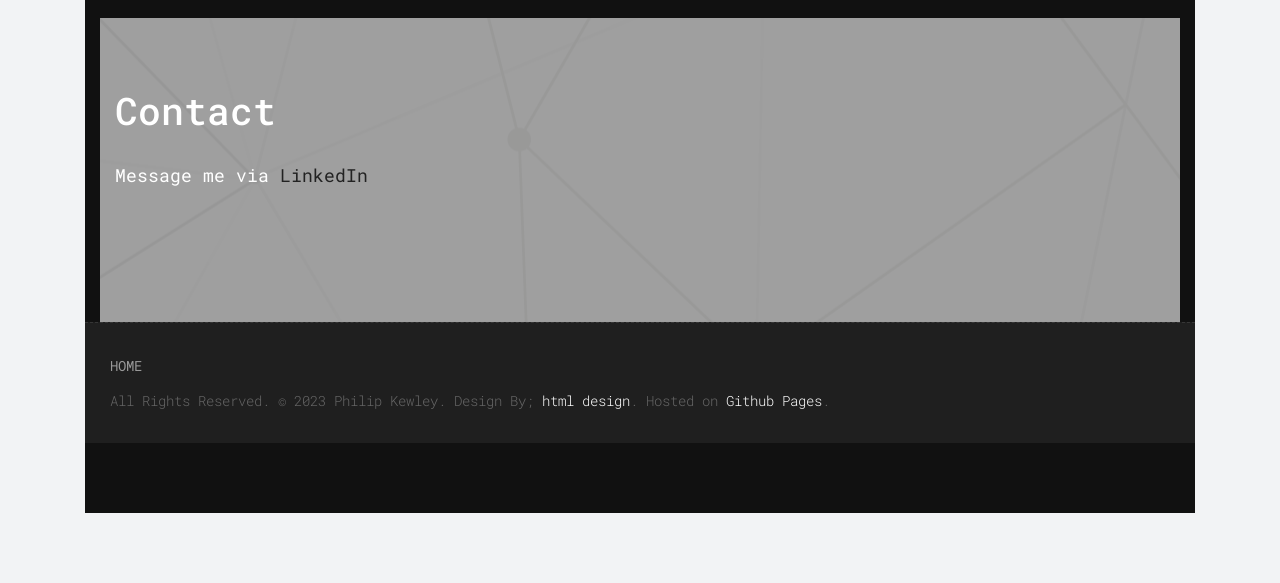
==== commit 2e614f6a: "Fix formatting in index_new.html" ====
--- a/index_new.html
+++ b/index_new.html
@@ -216,6 +216,7 @@
 						<h2>Tools</h2>
 					<div class="experience-pills"> <span>Xcode</span> <span>Android Studio</span> <span>Postman</span> <span>TestRail</span> <span>Browserstack</span> <span>Maestro</span> <span>Chrome Dev Tools</span> <span>REST Client</span> <span>Charles Proxy</span> <span>Wireshark</span> <span>Github</span>
 					</div>
+						</div>	
                 </div><!-- end col -->
 
 <!-- Test Management -->
